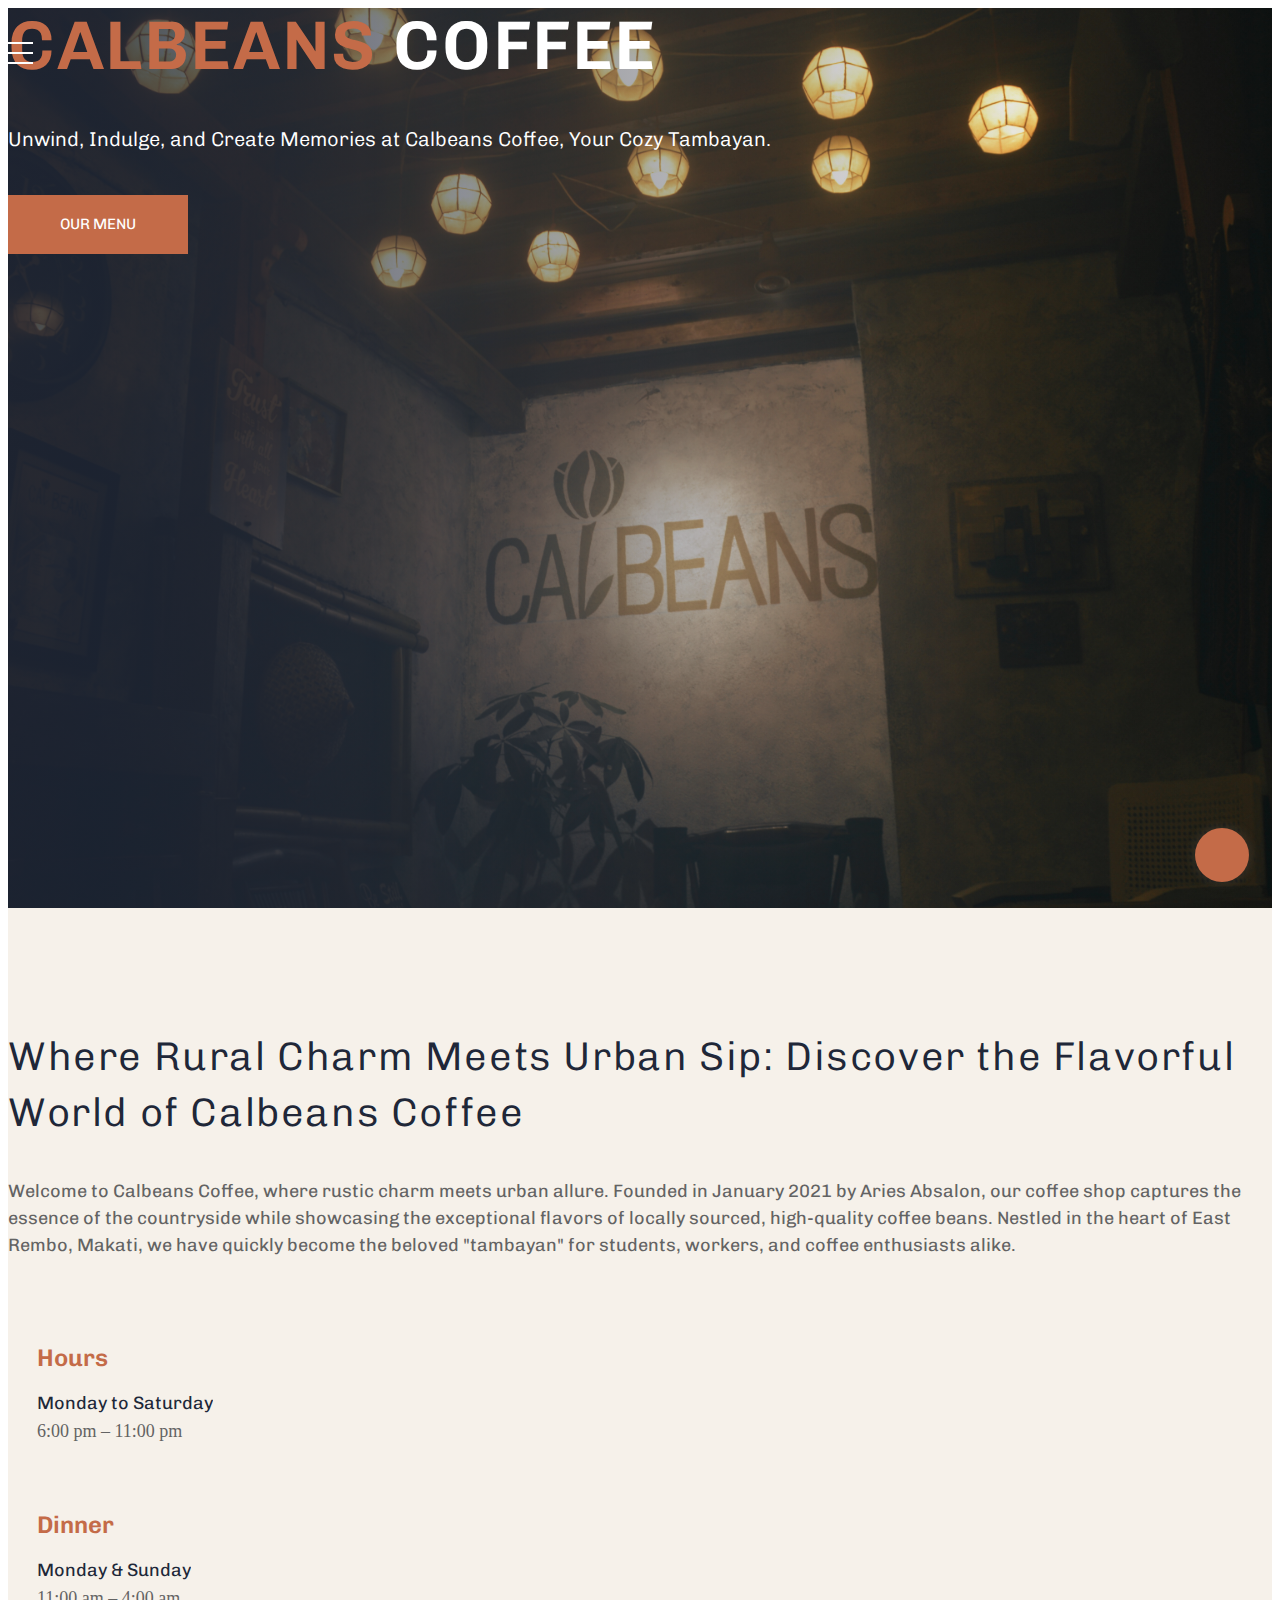
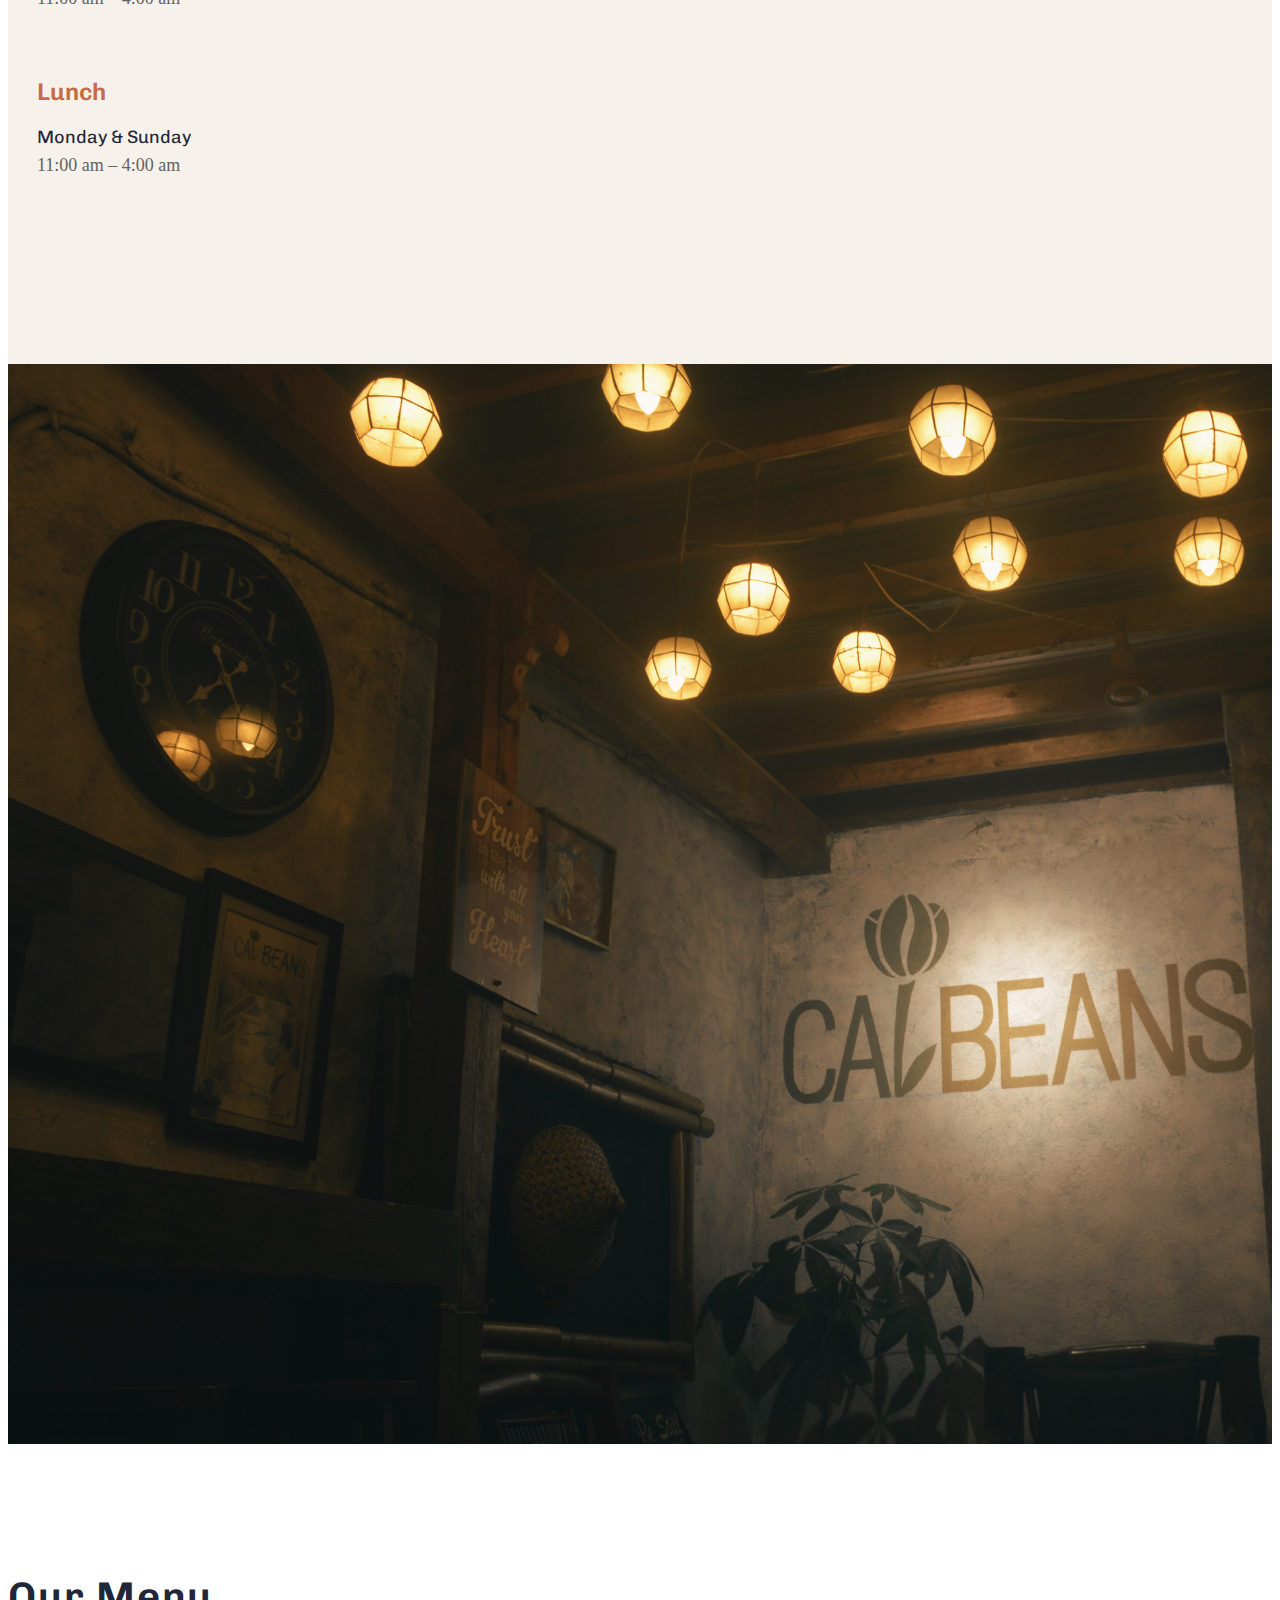
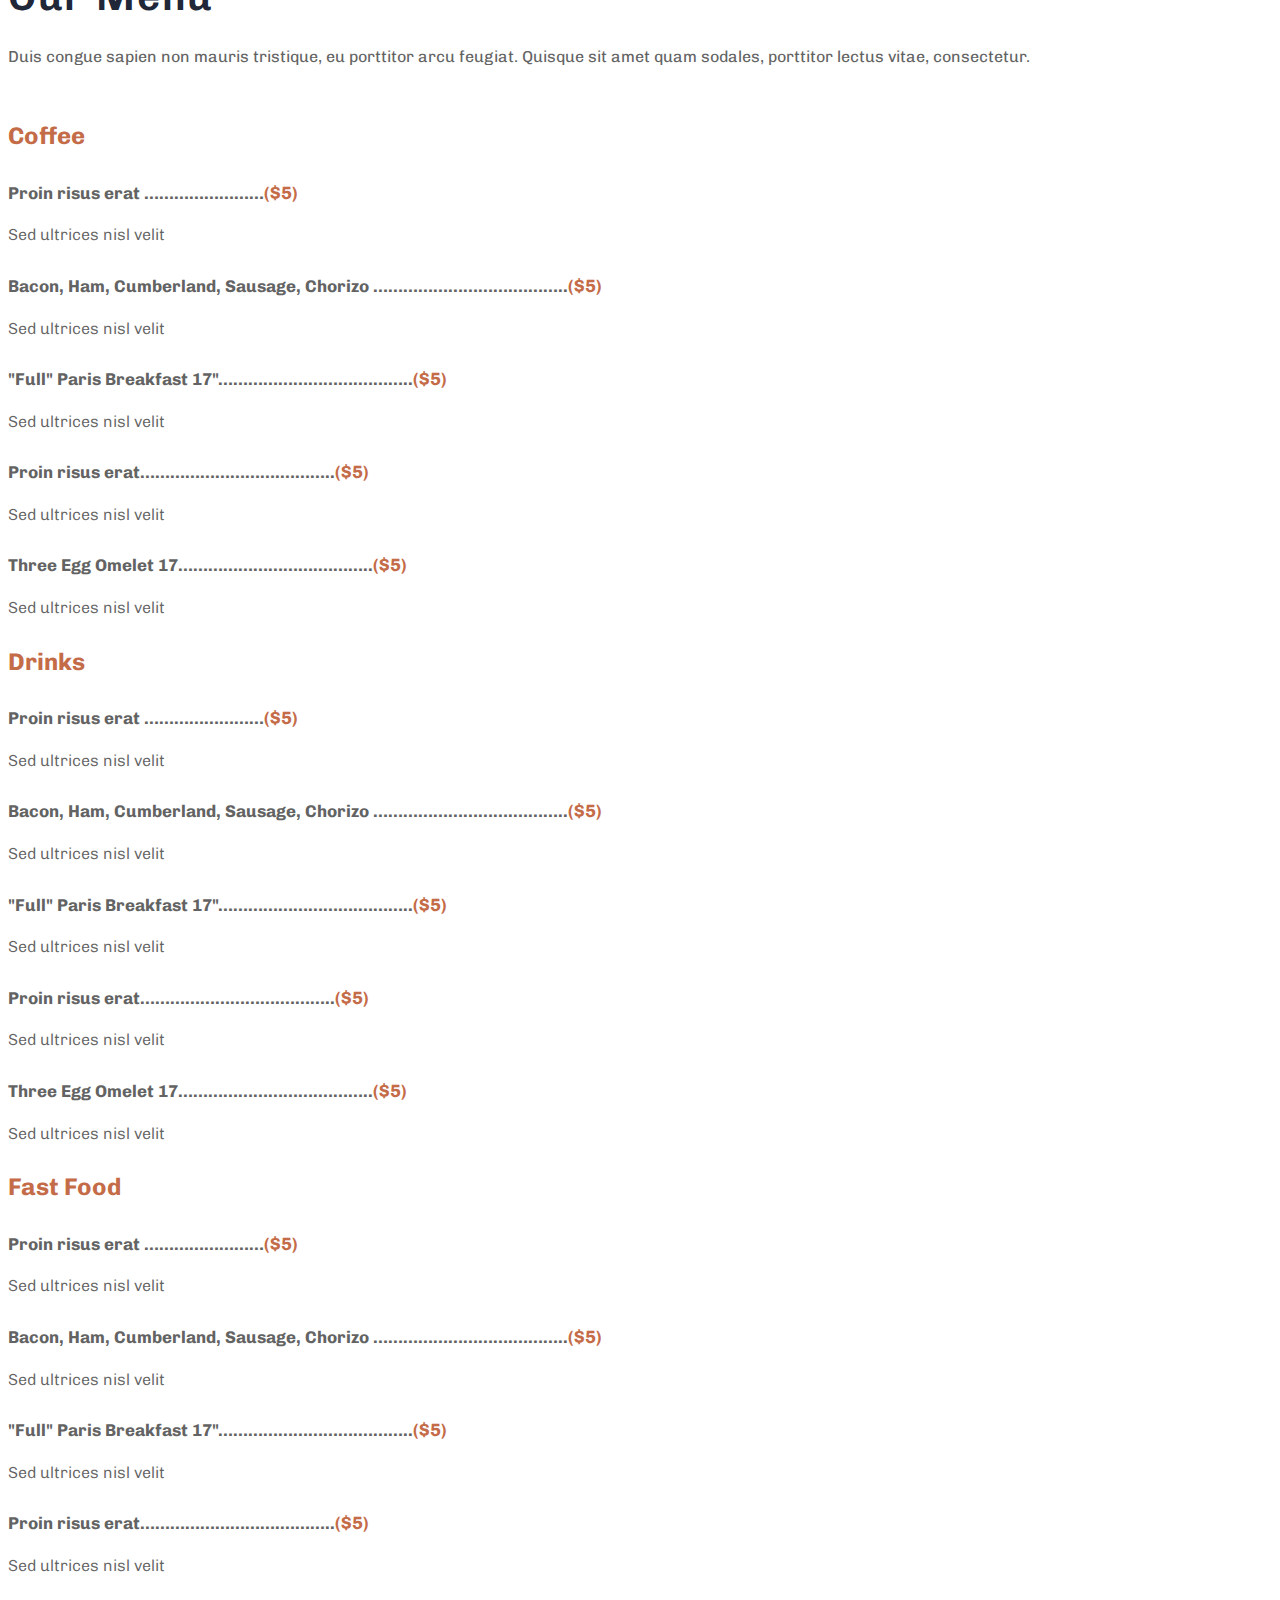
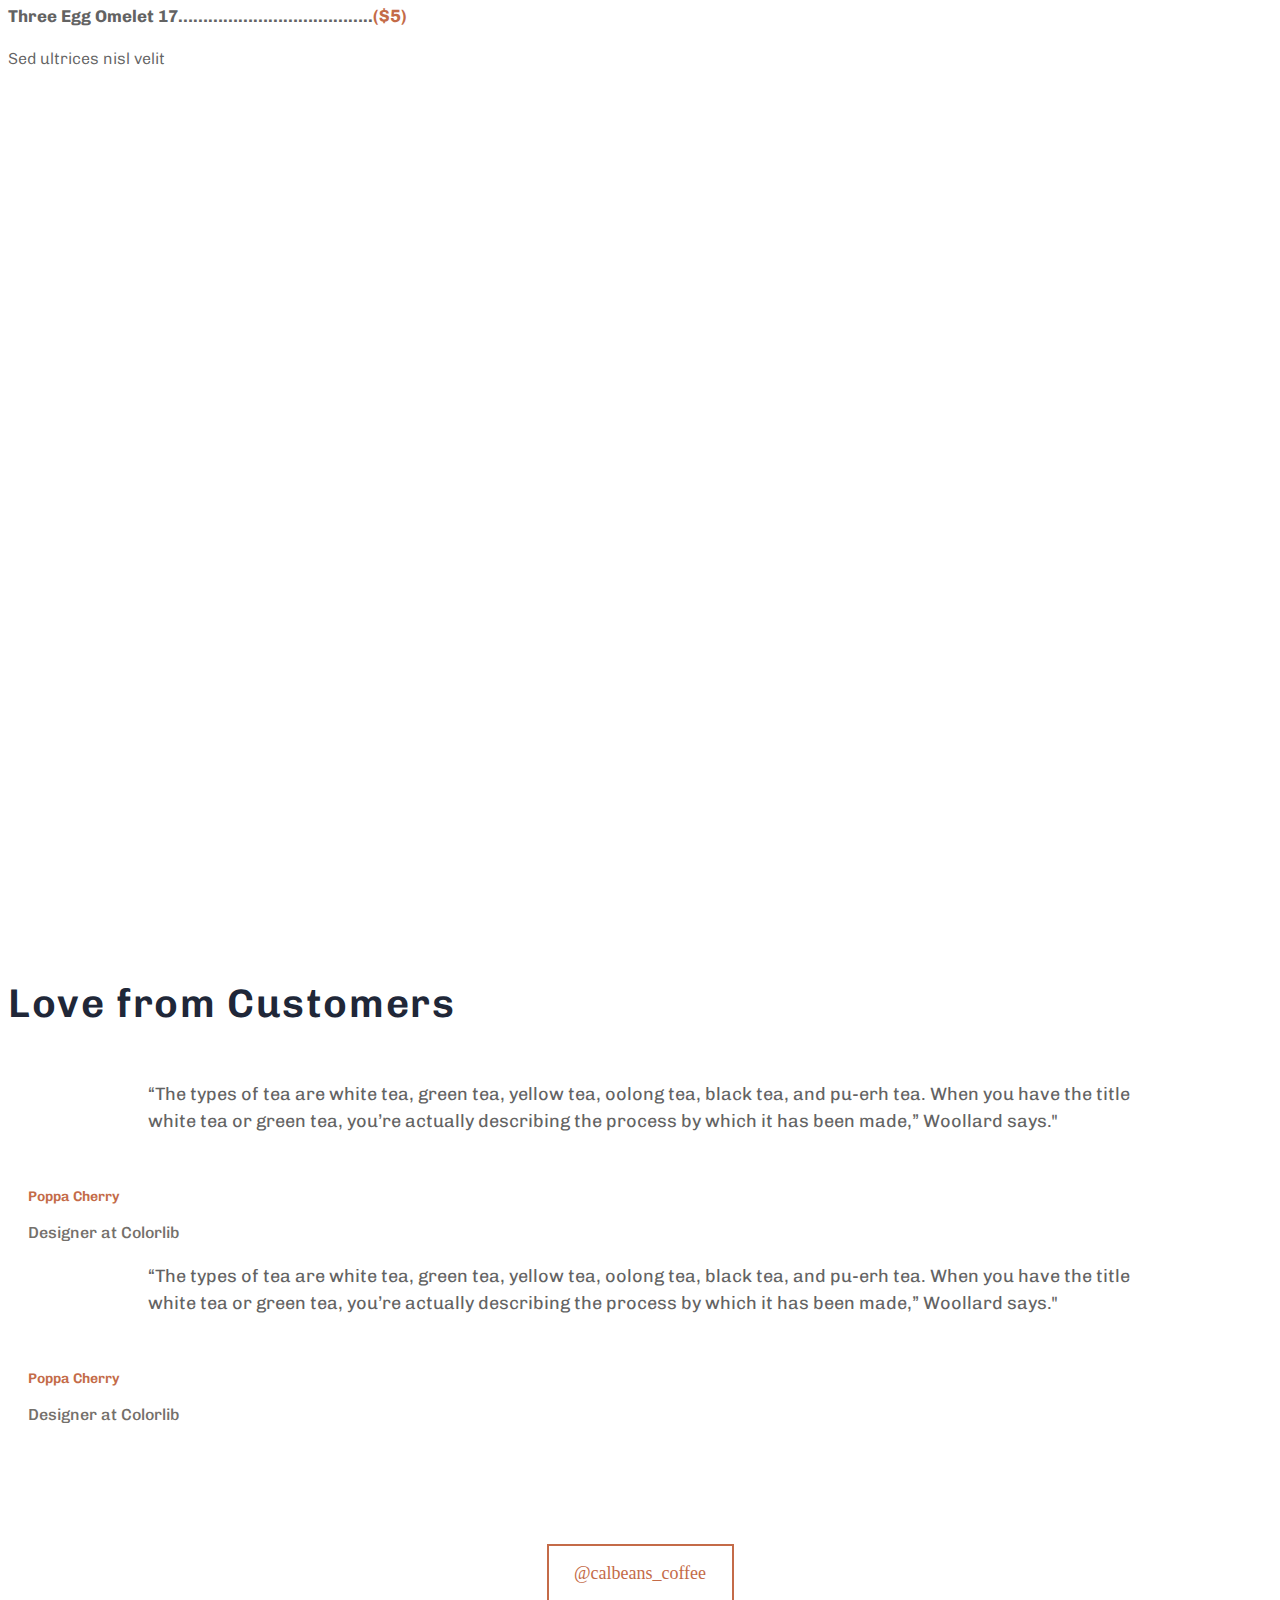
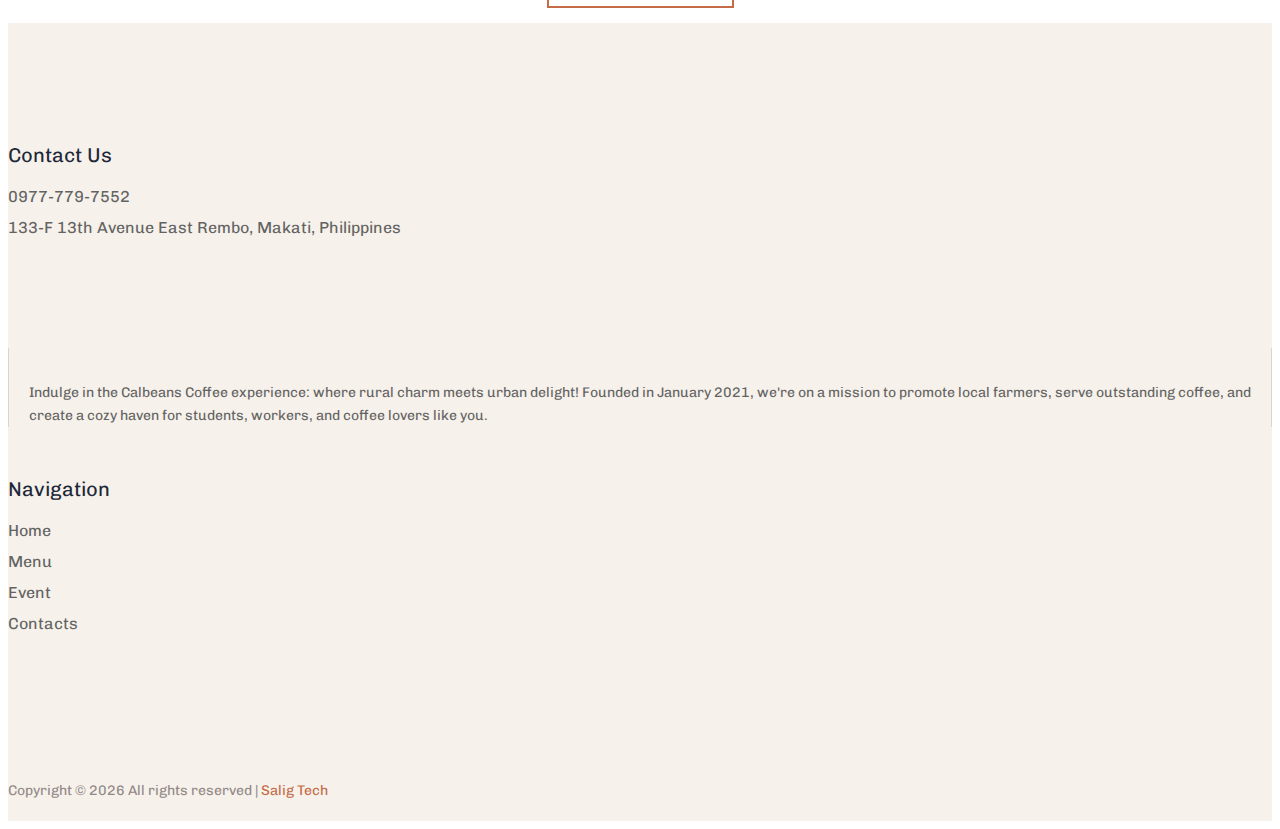
==== index.html @ ec553c1e "add events page  - cloned from contact  - adjust links in index" ====
<!DOCTYPE html>
<html class="no-js" lang="zxx">
  <head>
    <meta charset="utf-8" />
    <meta http-equiv="x-ua-compatible" content="ie=edge" />
    <title>Calbeans Coffee</title>
    <meta name="description" content="" />
    <meta name="viewport" content="width=device-width, initial-scale=1" />
    <link
      rel="shortcut icon"
      type="image/x-icon"
      href="assets/img/icon/favicon.png"
    />

    <link rel="stylesheet" href="assets/css/bootstrap.min.css" />
    <link rel="stylesheet" href="assets/css/owl.carousel.min.css" />
    <link rel="stylesheet" href="assets/css/slicknav.css" />
    <link rel="stylesheet" href="assets/css/animate.min.css" />
    <link rel="stylesheet" href="assets/css/magnific-popup.css" />
    <link rel="stylesheet" href="assets/css/fontawesome-all.min.css" />
    <link rel="stylesheet" href="assets/css/themify-icons.css" />
    <link rel="stylesheet" href="assets/css/slick.css" />
    <link rel="stylesheet" href="assets/css/nice-select.css" />
    <link rel="stylesheet" href="assets/css/style.css" />
    <script nonce="163d0033-425d-4b8d-a753-f60df6342e6c">
      (function (w, d) {
        !(function (dk, dl, dm, dn) {
          dk[dm] = dk[dm] || {};
          dk[dm].executed = [];
          dk.zaraz = { deferred: [], listeners: [] };
          dk.zaraz.q = [];
          dk.zaraz._f = function (dp) {
            return function () {
              var dq = Array.prototype.slice.call(arguments);
              dk.zaraz.q.push({ m: dp, a: dq });
            };
          };
          for (const dr of ["track", "set", "debug"])
            dk.zaraz[dr] = dk.zaraz._f(dr);
          dk.zaraz.init = () => {
            var ds = dl.getElementsByTagName(dn)[0],
              dt = dl.createElement(dn),
              du = dl.getElementsByTagName("title")[0];
            du && (dk[dm].t = dl.getElementsByTagName("title")[0].text);
            dk[dm].x = Math.random();
            dk[dm].w = dk.screen.width;
            dk[dm].h = dk.screen.height;
            dk[dm].j = dk.innerHeight;
            dk[dm].e = dk.innerWidth;
            dk[dm].l = dk.location.href;
            dk[dm].r = dl.referrer;
            dk[dm].k = dk.screen.colorDepth;
            dk[dm].n = dl.characterSet;
            dk[dm].o = new Date().getTimezoneOffset();
            if (dk.dataLayer)
              for (const dy of Object.entries(
                Object.entries(dataLayer).reduce((dz, dA) => ({
                  ...dz[1],
                  ...dA[1],
                }))
              ))
                zaraz.set(dy[0], dy[1], { scope: "page" });
            dk[dm].q = [];
            for (; dk.zaraz.q.length; ) {
              const dB = dk.zaraz.q.shift();
              dk[dm].q.push(dB);
            }
            dt.defer = !0;
            for (const dC of [localStorage, sessionStorage])
              Object.keys(dC || {})
                .filter((dE) => dE.startsWith("_zaraz_"))
                .forEach((dD) => {
                  try {
                    dk[dm]["z_" + dD.slice(7)] = JSON.parse(dC.getItem(dD));
                  } catch {
                    dk[dm]["z_" + dD.slice(7)] = dC.getItem(dD);
                  }
                });
            dt.referrerPolicy = "origin";
            dt.src =
              "../../cdn-cgi/zaraz/sd0d9.js?z=" +
              btoa(encodeURIComponent(JSON.stringify(dk[dm])));
            ds.parentNode.insertBefore(dt, ds);
          };
          ["complete", "interactive"].includes(dl.readyState)
            ? zaraz.init()
            : dk.addEventListener("DOMContentLoaded", zaraz.init);
        })(w, d, "zarazData", "script");
      })(window, document);
    </script>
  </head>

  <body>
    <!-- START OF NAV-BAR -->
    <header>
      <div class="header-area">
        <div class="container">
          <div class="position-relative">
            <div class="off-canvas-menu menu-bar d-block d-xxl-none">
              <div class="line">
                <span></span>
                <span></span>
                <span></span>
              </div>
            </div>

            <div class="menu-body">
              <div class="close-icon-menu">
                <button><i class="ti-close"></i></button>
              </div>
              <div class="logo">
                <a href="index.html"
                  ><img src="assets/img/logo/logo.png" alt=""
                /></a>
              </div>
              <div class="off-can-menu">
                <nav>
                  <ul>
                    <li class="click-menu">
                      <a href="index.html">Home</a>
                    </li>
                    <li class="click-menu">
                      <a href="menu.html">Menu</a>
                    </li>
                    <li class="click-menu">
                      <a href="events.html">Events</a>
                    </li>
                    <li class="click-menu">
                      <a href="contact.html">Contact us</a>
                    </li>
                  </ul>
                </nav>
              </div>

              <div class="menu-footer">
                <a href="" class="btn_01 mb-50">Order Online</a>
                <p class="">+63 977 779 7552</p>
                <p>133-F 13th Avenue East Rembo, Makati, Philippines</p>

                <div class="sidebar-social">
                  <a href="https://www.fb.com/sai4ull"
                    ><i class="fab fa-facebook"></i
                  ></a>
                  <a href="#"><i class="fab fa-instagram"></i></a>
                  <a href="#"><i class="fab fa-linkedin-in"></i></a>
                </div>
              </div>
            </div>
          </div>
        </div>
      </div>
    </header>
    <!-- END OF NAV-BAR -->
    <main>
      <!-- START OF HERO SECTION -->
      <section class="slider-area position-relative">
        <div class="slider-active">
          <div
            class="single-slider slider-height hero-overly slider-bg1 d-flex align-items-center"
          >
            <div class="container position-relative">
              <div class="row">
                <div
                  class="offset-xxl-1 col-xxl-5 col-xl-7 col-lg-7 col-md-9 col-sm-10"
                >
                  <div class="hero-caption">
                    <h1 data-animation="pulse" data-delay=".2s">
                      <span>CALBEANS </span>COFFEE
                    </h1>
                    <p>
                      Unwind, Indulge, and Create Memories at Calbeans Coffee,
                      Your Cozy Tambayan.
                    </p>
                    <a href="#" class="btn_1 hero-btn">Our Menu</a>
                  </div>
                </div>
              </div>
            </div>
          </div>
        </div>
      </section>
      <!-- END OF HERO SECTION -->
      <!-- START OF HOME - ABOUT SECTION -->
      <section class="about-area section-padding">
        <div class="container">
          <div class="row">
            <div class="offset-xxl-1 col-xxl-6 col-xl-6 col-lg-6 col-md-9">
              <div class="about-caption">
                <div class="section-tittle mb-25">
                  <h2>
                    Where Rural Charm Meets Urban Sip: Discover the Flavorful
                    World of Calbeans Coffee
                  </h2>
                  <p class="pt-20">
                    Welcome to Calbeans Coffee, where rustic charm meets urban
                    allure. Founded in January 2021 by Aries Absalon, our coffee
                    shop captures the essence of the countryside while
                    showcasing the exceptional flavors of locally sourced,
                    high-quality coffee beans. Nestled in the heart of East
                    Rembo, Makati, we have quickly become the beloved "tambayan"
                    for students, workers, and coffee enthusiasts alike.
                  </p>
                  <div class="singneture mt-40">
                    <img src="assets/img/gallery/singneture.png" alt="" />
                  </div>
                </div>
              </div>
            </div>
            <div class="offset-xl-1 col-xxl-4 col-xl-5 col-lg-5 col-md-12">
              <div class="row">
                <div class="col-lg-6 col-md-4 col-sm-6">
                  <div class="support-caption mb-50">
                    <div class="single-info">
                      <div class="contents">
                        <h4>Hours</h4>
                        <p>Monday to Saturday</p>
                        <span>6:00 pm – 11:00 pm</span>
                      </div>
                    </div>
                  </div>
                </div>
                <!-- FIND REPLACEMENT FOR CONTENT HERE -->
                <div class="col-lg-6 col-md-4 col-sm-6">
                  <div class="support-caption mb-50">
                    <div class="single-info">
                      <div class="contents">
                        <h4>Dinner</h4>
                        <p>Monday & Sunday</p>
                        <span>11:00 am – 4:00 am</span>
                      </div>
                    </div>
                  </div>
                </div>
                <div class="col-lg-6 col-md-4 col-sm-6">
                  <div class="support-caption mb-50">
                    <div class="single-info">
                      <div class="contents">
                        <h4>Lunch</h4>
                        <p>Monday & Sunday</p>
                        <span>11:00 am – 4:00 am</span>
                      </div>
                    </div>
                  </div>
                </div>
                <!--  -->
              </div>
            </div>
          </div>
        </div>

        <div class="about-shape d-none d-lg-block">
          <img src="assets/img/gallery/about-shape.png" alt="" />
        </div>
      </section>
      <!-- END OF HOME - ABOUT SECTION -->
      <div class="compay-img fix">
        <div class="container-fluid p-0">
          <div class="row">
            <div class="col-lg-12">
              <img
                src="assets/img/gallery/section-full.png"
                alt=""
                class="w-100"
              />
            </div>
          </div>
        </div>
      </div>
      <!-- START OF HOME - MENU OVERVIEW SECTION -->
      <section class="our-menu section-padding">
        <div class="container">
          <div class="row justify-content-center">
            <div class="col-xl-7 col-lg-8 col-md-8">
              <div class="section-tittle mb-50 text-center">
                <h2>Our Menu</h2>
                <p>
                  Duis congue sapien non mauris tristique, eu porttitor arcu
                  feugiat. Quisque sit amet quam sodales, porttitor lectus
                  vitae, consectetur.
                </p>
              </div>
            </div>
          </div>
          <div class="row justify-content-between">
            <div
              class="col-xxl-3 col-xl-4 col-lg-4 col-md-6 col-sm-6 offset-xxl-1"
            >
              <div class="small-tittle">
                <h4>Coffee</h4>
              </div>

              <div class="menu-items">
                <div class="menu-left">
                  <div class="menu-tittle">
                    <h4>Proin risus erat ……………………<span>($5)</span></h4>
                  </div>
                </div>
                <div class="menu">
                  <p>Sed ultrices nisl velit</p>
                </div>
              </div>

              <div class="menu-items">
                <div class="menu-left">
                  <div class="menu-tittle">
                    <h4>
                      Bacon, Ham, Cumberland, Sausage, Chorizo
                      ……………………….………..<span>($5)</span>
                    </h4>
                  </div>
                </div>
                <div class="menu">
                  <p>Sed ultrices nisl velit</p>
                </div>
              </div>

              <div class="menu-items">
                <div class="menu-left">
                  <div class="menu-tittle">
                    <h4>
                      "Full" Paris Breakfast 17"……………………….………..<span>($5)</span>
                    </h4>
                  </div>
                </div>
                <div class="menu">
                  <p>Sed ultrices nisl velit</p>
                </div>
              </div>

              <div class="menu-items">
                <div class="menu-left">
                  <div class="menu-tittle">
                    <h4>Proin risus erat……………………….………..<span>($5)</span></h4>
                  </div>
                </div>
                <div class="menu">
                  <p>Sed ultrices nisl velit</p>
                </div>
              </div>

              <div class="menu-items">
                <div class="menu-left">
                  <div class="menu-tittle">
                    <h4>Three Egg Omelet 17……………………….………..<span>($5)</span></h4>
                  </div>
                </div>
                <div class="menu">
                  <p>Sed ultrices nisl velit</p>
                </div>
              </div>
            </div>
            <div class="col-xxl-3 col-xl-4 col-lg-4 col-md-6 col-sm-6">
              <div class="small-tittle">
                <h4>Drinks</h4>
              </div>

              <div class="menu-items">
                <div class="menu-left">
                  <div class="menu-tittle">
                    <h4>Proin risus erat ……………………<span>($5)</span></h4>
                  </div>
                </div>
                <div class="menu">
                  <p>Sed ultrices nisl velit</p>
                </div>
              </div>

              <div class="menu-items">
                <div class="menu-left">
                  <div class="menu-tittle">
                    <h4>
                      Bacon, Ham, Cumberland, Sausage, Chorizo
                      ……………………….………..<span>($5)</span>
                    </h4>
                  </div>
                </div>
                <div class="menu">
                  <p>Sed ultrices nisl velit</p>
                </div>
              </div>

              <div class="menu-items">
                <div class="menu-left">
                  <div class="menu-tittle">
                    <h4>
                      "Full" Paris Breakfast 17"……………………….………..<span>($5)</span>
                    </h4>
                  </div>
                </div>
                <div class="menu">
                  <p>Sed ultrices nisl velit</p>
                </div>
              </div>

              <div class="menu-items">
                <div class="menu-left">
                  <div class="menu-tittle">
                    <h4>Proin risus erat……………………….………..<span>($5)</span></h4>
                  </div>
                </div>
                <div class="menu">
                  <p>Sed ultrices nisl velit</p>
                </div>
              </div>

              <div class="menu-items">
                <div class="menu-left">
                  <div class="menu-tittle">
                    <h4>Three Egg Omelet 17……………………….………..<span>($5)</span></h4>
                  </div>
                </div>
                <div class="menu">
                  <p>Sed ultrices nisl velit</p>
                </div>
              </div>
            </div>
            <div class="col-xxl-3 col-xl-4 col-lg-4 col-md-6 col-sm-6">
              <div class="small-tittle">
                <h4>Fast Food</h4>
              </div>

              <div class="menu-items">
                <div class="menu-left">
                  <div class="menu-tittle">
                    <h4>Proin risus erat ……………………<span>($5)</span></h4>
                  </div>
                </div>
                <div class="menu">
                  <p>Sed ultrices nisl velit</p>
                </div>
              </div>

              <div class="menu-items">
                <div class="menu-left">
                  <div class="menu-tittle">
                    <h4>
                      Bacon, Ham, Cumberland, Sausage, Chorizo
                      ……………………….………..<span>($5)</span>
                    </h4>
                  </div>
                </div>
                <div class="menu">
                  <p>Sed ultrices nisl velit</p>
                </div>
              </div>

              <div class="menu-items">
                <div class="menu-left">
                  <div class="menu-tittle">
                    <h4>
                      "Full" Paris Breakfast 17"……………………….………..<span>($5)</span>
                    </h4>
                  </div>
                </div>
                <div class="menu">
                  <p>Sed ultrices nisl velit</p>
                </div>
              </div>

              <div class="menu-items">
                <div class="menu-left">
                  <div class="menu-tittle">
                    <h4>Proin risus erat……………………….………..<span>($5)</span></h4>
                  </div>
                </div>
                <div class="menu">
                  <p>Sed ultrices nisl velit</p>
                </div>
              </div>

              <div class="menu-items">
                <div class="menu-left">
                  <div class="menu-tittle">
                    <h4>Three Egg Omelet 17……………………….………..<span>($5)</span></h4>
                  </div>
                </div>
                <div class="menu">
                  <p>Sed ultrices nisl velit</p>
                </div>
              </div>
            </div>
          </div>
        </div>

        <div class="menu-shape d-none d-md-block">
          <img src="assets/img/gallery/menu-shape.png" alt="" />
        </div>
      </section>
      <!-- END OF HOME - MENU OVERVIEW SECTION -->
      <!-- START OF HOME - GALLERY SECTION -->
      <section
        class="our-services-area section-padding section-img-bg2"
        data-background="assets/img/gallery/section-bg1.jpg"
      >
        <div class="container">
          <div class="row justify-content-between">
            <div
              class="offset-xxl-1 col-xl-3 col-xxl-2 col-lg-4 col-md-4 col-sm-6"
            >
              <div class="single-services1 text-center mb-30">
                <div class="services-ion">
                  <img src="assets/img/icon/services1.svg" alt="" />
                </div>
                <div class="services-cap">
                  <p>
                    Nulla nec tortor vitae eros iaculis hendrerit aliquet non
                    urna. Nulla sit amet
                  </p>
                </div>
              </div>
            </div>
            <div class="col-xl-3 col-xxl-2 col-lg-4 col-md-4 col-sm-6">
              <div class="single-services1 text-center mb-30">
                <div class="services-ion">
                  <img src="assets/img/icon/services2.svg" alt="" />
                </div>
                <div class="services-cap">
                  <p>
                    Nulla nec tortor vitae eros iaculis hendrerit aliquet non
                    urna. Nulla sit amet
                  </p>
                </div>
              </div>
            </div>
            <div class="col-xl-3 col-xxl-2 col-lg-4 col-md-4 col-sm-6">
              <div class="single-services1 text-center mb-30">
                <div class="services-ion">
                  <img src="assets/img/icon/services3.svg" alt="" />
                </div>
                <div class="services-cap">
                  <p>
                    Nulla nec tortor vitae eros iaculis hendrerit aliquet non
                    urna. Nulla sit amet
                  </p>
                </div>
              </div>
            </div>
            <div class="col-xl-3 col-xxl-2 col-lg-4 col-md-4 col-sm-6">
              <div class="single-services1 text-center mb-30">
                <div class="services-ion">
                  <img src="assets/img/icon/services4.svg" alt="" />
                </div>
                <div class="services-cap">
                  <p>
                    Nulla nec tortor vitae eros iaculis hendrerit aliquet non
                    urna. Nulla sit amet
                  </p>
                </div>
              </div>
            </div>
          </div>
        </div>
      </section>

      <div class="gallery-area">
        <div class="container">
          <div class="row">
            <div class="col-lg-6 offset-xl-1 col-md-6 col-sm-6">
              <div class="single-gallery mb-25">
                <img
                  src="assets/img/gallery/gallery1.jpg"
                  alt=""
                  class="img-fluid"
                />
              </div>
            </div>
            <div class="col-lg-5 col-md-5 col-sm-5">
              <div class="single-gallery mb-25">
                <img
                  src="assets/img/gallery/gallery2.jpg"
                  alt=""
                  class="img-fluid"
                />
              </div>
            </div>
            <div class="col-lg-5 offset-xl-1 col-md-5 col-sm-5">
              <div class="single-gallery mb-25">
                <img
                  src="assets/img/gallery/gallery3.jpg"
                  alt=""
                  class="img-fluid"
                />
              </div>
            </div>
            <div class="col-lg-6 col-md-6 col-sm-6">
              <div class="single-gallery mb-25">
                <img
                  src="assets/img/gallery/gallery4.jpg"
                  alt=""
                  class="img-fluid"
                />
              </div>
            </div>
          </div>
        </div>
      </div>
      <!-- END OF HOME GALLERY SECTION -->
      <!-- START OF TESTIMONIALS SECTION -->
      <section class="testimonial-area testimonial-padding">
        <div class="container">
          <div class="row">
            <div class="col-xl-12">
              <div class="section-tittle mb-50 text-center">
                <h2>Love from Customers</h2>
              </div>
            </div>
          </div>
          <div class="row justify-content-center">
            <div class="col-xl-10 col-lg-10 col-md-12">
              <div class="h1-testimonial-active">
                <div class="single-testimonial text-center">
                  <div class="testimonial-caption">
                    <div class="testimonial-top-cap">
                      <p>
                        “The types of tea are white tea, green tea, yellow tea,
                        oolong tea, black tea, and pu-erh tea. When you have the
                        title white tea or green tea, you’re actually describing
                        the process by which it has been made,” Woollard says."
                      </p>
                    </div>

                    <div
                      class="testimonial-founder d-flex align-items-center justify-content-center"
                    >
                      <div class="founder-img">
                        <img src="assets/img/gallery/founder-img.png" alt="" />
                      </div>
                      <div class="founder-text">
                        <span>Poppa Cherry</span>
                        <p>Designer at Colorlib</p>
                      </div>
                    </div>
                  </div>
                </div>

                <div class="single-testimonial text-center">
                  <div class="testimonial-caption">
                    <div class="testimonial-top-cap">
                      <p>
                        “The types of tea are white tea, green tea, yellow tea,
                        oolong tea, black tea, and pu-erh tea. When you have the
                        title white tea or green tea, you’re actually describing
                        the process by which it has been made,” Woollard says."
                      </p>
                    </div>

                    <div
                      class="testimonial-founder d-flex align-items-center justify-content-center"
                    >
                      <div class="founder-img">
                        <img src="assets/img/gallery/founder-img.png" alt="" />
                      </div>
                      <div class="founder-text">
                        <span>Poppa Cherry</span>
                        <p>Designer at Colorlib</p>
                      </div>
                    </div>
                  </div>
                </div>
              </div>
            </div>
          </div>
        </div>
      </section>
      <!-- END OF TESTTIMONIALS SECTION -->
      <!-- START OF HOME - CONTACTS SECTION -->
      <div class="location-house fix">
        <div class="container-fluid p-0">
          <div class="row">
            <div class="col-xl-12">
              <div class="instagram-active owl-carousel">
                <div class="single-instagram">
                  <img src="assets/img/gallery/instra1.jpg" alt="" />
                </div>
                <div class="single-instagram">
                  <img src="assets/img/gallery/instra2.jpg" alt="" />
                </div>
                <div class="single-instagram">
                  <img src="assets/img/gallery/instra3.jpg" alt="" />
                </div>
                <div class="single-instagram">
                  <img src="assets/img/gallery/instra4.jpg" alt="" />
                </div>
                <div class="single-instagram">
                  <img src="assets/img/gallery/instra2.jpg" alt="" />
                </div>
              </div>

              <a
                href="https://www.instagram.com/calbeans_coffee/"
                class="insta-btn"
                >@calbeans_coffee</a
              >
            </div>
          </div>
        </div>
      </div>
      <!-- END OF HOME - CONTACTS SECTION -->
    </main>

    <!-- START OF FOOTER -->
    <footer>
      <div class="footer-wrapper gray-bg">
        <div class="footer-area footer-padding">
          <div class="container">
            <div class="row justify-content-between align-items-center">
              <section class="offset-xl-1 col-xl-3 col-lg-3 col-md-4 col-sm-8">
                <div class="footer-tittle text-center mb-50">
                  <h4>Contact Us</h4>

                  <ul>
                    <li>
                      <a href="tel:0977 779 7552">0977-779-7552</a>
                    </li>

                    <li>
                      <a
                        href="https://goo.gl/maps/QN8kAFVDoiUR7dxR8?coh=178571&entry=tt"
                        >133-F 13th Avenue East Rembo, Makati, Philippines</a
                      >
                    </li>

                    <div class="footer-social pt-30">
                      <a href="https://www.facebook.com/calbeanscoffee"
                        ><i class="fab fa-facebook"></i
                      ></a>
                      <a href="https://www.instagram.com/calbeans_coffee"
                        ><i class="fab fa-instagram"></i
                      ></a>
                      <!-- <a href="#"><i class="fab fa-linkedin-in"></i></a> -->
                    </div>
                  </ul>
                </div>
              </section>

              <section class="col-xl-5 col-lg-5 col-md-8 col-sm-8 mx-auto">
                <div class="single-footer-caption mb-50">
                  <div class="single-footer-caption text-center mb-20">
                    <div class="footer-logo mb-15">
                      <a href="index.html"
                        ><img src="assets/img/logo/logo2_footer.png" alt=""
                      /></a>
                    </div>
                    <p
                      style="line-height: 1.6; font-size: 14px; color: #636363"
                    >
                      Indulge in the Calbeans Coffee experience: where rural
                      charm meets urban delight! Founded in January 2021, we're
                      on a mission to promote local farmers, serve outstanding
                      coffee, and create a cozy haven for students, workers, and
                      coffee lovers like you.
                    </p>
                  </div>
                </div>
              </section>

              <section class="col-xl-2 col-lg-3 col-md-4 col-sm-8 mx-auto">
                <div class="footer-tittle text-center mb-50">
                  <h4>Navigation</h4>
                  <ul>
                    <li><a href="index.html">Home</a></li>
                    <li><a href="menu.html">Menu</a></li>
                    <li><a href="#">Event</a></li>
                    <!-- TODO: Webpage does not exist -->
                    <!-- <li><a href="gallery.html">Gallery</a></li> -->
                    <li><a href="contact.html">Contacts</a></li>
                    <!-- <li><a href="#">About Us</a></li> TODO: Webpage does not exist -->
                  </ul>
                </div>
              </section>
            </div>
          </div>
        </div>
        <!-- Footer Upper Part: -->

        <div class="footer-bottom-area">
          <div class="container">
            <div class="footer-border">
              <div class="row">
                <div class="col-xl-12">
                  <div class="footer-copy-right text-center">
                    <p>
                      Copyright &copy;
                      <script>
                        document.write(new Date().getFullYear());
                      </script>
                      All rights reserved | <a href="">Salig Tech</a>
                    </p>
                  </div>
                </div>
              </div>
            </div>
          </div>
        </div>
        <!-- Footer Lower Part: -->
      </div>
    </footer>
    <!-- END OF FOOTER -->

    <div id="back-top" class="">
      <a title="Go to Top" href="#" class="">
        <i class="fas fa-long-arrow-alt-up scroll-animate"></i
      ></a>
    </div>

    <script src="assets/js/vendor/modernizr-3.5.0.min.js"></script>
    <script src="assets/js/vendor/jquery-1.12.4.min.js"></script>
    <script src="assets/js/popper.min.js"></script>
    <script src="assets/js/bootstrap.min.js"></script>

    <script src="assets/js/owl.carousel.min.js"></script>
    <script src="assets/js/slick.min.js"></script>
    <script src="assets/js/jquery.slicknav.min.js"></script>

    <script src="assets/js/wow.min.js"></script>
    <script src="assets/js/jquery.magnific-popup.js"></script>
    <script src="assets/js/jquery.nice-select.min.js"></script>
    <script src="assets/js/jquery.counterup.min.js"></script>
    <script src="assets/js/waypoints.min.js"></script>

    <script src="assets/js/contact.js"></script>
    <script src="assets/js/jquery.form.js"></script>
    <script src="assets/js/jquery.validate.min.js"></script>
    <script src="assets/js/mail-script.js"></script>
    <script src="assets/js/jquery.ajaxchimp.min.js"></script>

    <script src="assets/js/plugins.js"></script>
    <script src="assets/js/main.js"></script>
    <script
      defer
      src="https://static.cloudflareinsights.com/beacon.min.js/v52afc6f149f6479b8c77fa569edb01181681764108816"
      integrity="sha512-jGCTpDpBAYDGNYR5ztKt4BQPGef1P0giN6ZGVUi835kFF88FOmmn8jBQWNgrNd8g/Yu421NdgWhwQoaOPFflDw=="
      data-cf-beacon='{"rayId":"7c57b21f1b60045a","version":"2023.4.0","b":1,"token":"cd0b4b3a733644fc843ef0b185f98241","si":100}'
      crossorigin="anonymous"
    ></script>
  </body>
</html>
---- assets/css/style.css ----
@import url(styles-color.css);
@import url("https://fonts.googleapis.com/css2?family=Chivo:wght@300;400;700;900&amp;family=Shippori+Mincho:wght@400;500;600;700;800&amp;display=swap");

/* INSERT HEADER FONT HERE */
@font-face {
  font-family: "Ade";
  src: url("../fonts/Ade-Display.otf");
}

.gray-bg {
  background: #f1fbff;
}

body {
  font-family: "Chivo", sans-serif;
  font-weight: normal;
  font-style: normal;
  font-size: 16px;
}
h1,
h2 {
  /* font-family: "Shippori Mincho", serif; */
  /* font-family: "Chivo", serif; */
  font-family: "Ade", "Chivo", sans-serif;
  color: var(--default-temp_color-202738);
  margin-top: 0px;
  font-style: normal;
  font-weight: 500;
  text-transform: normal;
  letter-spacing: 0.1rem;
}

h3,
h4,
h5,
h6,
h6 {
  /* font-family: "Shippori Mincho", serif; */
  /* font-family: "Chivo", serif; */
  font-family: "Shippori Mincho", "Chivo", sans-serif;
  color: var(--default-temp_color-202738);
  margin-top: 0px;
  font-style: normal;
  font-weight: 500;
  text-transform: normal;
}
p {
  font-family: "Chivo", sans-serif;
  color: var(--default-temp_color-636363);
  font-size: 16px;
  line-height: 30px;
  margin-bottom: 15px;
  font-weight: normal;
  line-height: 1.4;
}
.fix {
  overflow: hidden;
}
.clear {
  clear: both;
}

.mx-auto {
  margin-left: auto;
  margin-right: auto;
}

.px-auto {
  padding-left: auto;
  padding-right: auto;
}

.mb-5 {
  margin-bottom: 5px;
}
.mb-15 {
  margin-bottom: 15px;
}
.mb-20 {
  margin-bottom: 20px;
}
.mb-25 {
  margin-bottom: 25px;
}
.mb-30 {
  margin-bottom: 30px;
}
.mb-50 {
  margin-bottom: 50px;
}
.pt-20 {
  padding-top: 20px;
}
.pt-30 {
  padding-top: 30px;
}
.pt-90 {
  padding-top: 90px;
}
.pb-60 {
  padding-bottom: 60px;
}
.mt-10 {
  margin-top: 10px;
}
.mt-30 {
  margin-top: 30px;
}
.mt-40 {
  margin-top: 40px;
}
a,
.button {
  -webkit-transition: all 0.3s ease-out 0s;
  -moz-transition: all 0.3s ease-out 0s;
  -ms-transition: all 0.3s ease-out 0s;
  -o-transition: all 0.3s ease-out 0s;
  transition: all 0.3s ease-out 0s;
}
a:focus,
.button:focus {
  text-decoration: none;
  outline: none;
}
a {
  color: #635c5c;
  text-decoration: none;
}
a:hover {
  color: var(--white);
}
a:focus,
a:hover {
  text-decoration: none;
}
a,
button {
  color: var(--white);
  outline: medium none;
}
button:focus,
input:focus,
input:focus,
textarea,
textarea:focus {
  outline: 0;
}
input:focus::-moz-placeholder {
  opacity: 0;
  -webkit-transition: 0.4s;
  -o-transition: 0.4s;
  transition: 0.4s;
}
h1 a,
h2 a,
h3 a,
h4 a,
h5 a,
h6 a {
  color: inherit;
}
ul {
  margin: 0px;
  padding: 0px;
}
li {
  list-style: none;
}
hr {
  border-bottom: 1px solid #eceff8;
  border-top: 0 none;
  margin: 30px 0;
  padding: 0;
}
.sticky-bar {
  left: 0;
  margin: auto;
  position: fixed;
  top: 0;
  width: 100%;
  -webkit-box-shadow: 0 10px 15px rgba(25, 25, 25, 0.1);
  box-shadow: 0 10px 15px rgba(25, 25, 25, 0.1);
  z-index: 9999;
  -webkit-animation: 300ms ease-in-out 0s normal none 1 running fadeInDown;
  animation: 300ms ease-in-out 0s normal none 1 running fadeInDown;
  -webkit-box-shadow: 0 10px 15px rgba(25, 25, 25, 0.1);
}
#back-top {
  background: var(--default-temp_color-c46b48);
  height: 50px;
  width: 50px;
  right: 31px;
  bottom: 18px;
  position: fixed;
  color: var(--white);
  font-size: 20px;
  text-align: center;
  border-radius: 50%;
  line-height: 48px;
  border: 2px solid transparent;
  box-shadow: 0 0 10px 3px rgba(108, 98, 98, 0.2);
  z-index: 99;
}
@media (max-width: 575px) {
  #back-top {
    right: 16px;
  }
}
#back-top a i {
  display: block;
  line-height: 74px;
}
.scroll-animate {
  animation-name: float-bob;
  animation-duration: 3s;
  animation-iteration-count: infinite;
  -moz-animation-name: float-bob;
  -moz-animation-duration: 3s;
  -moz-animation-iteration-count: infinite;
  -moz-animation-timing-function: linear;
  -ms-animation-name: float-bob;
  -ms-animation-duration: 3s;
  -ms-animation-iteration-count: infinite;
  -ms-animation-timing-function: linear;
  -o-animation-name: float-bob;
  -o-animation-duration: 3s;
  -o-animation-iteration-count: infinite;
  -o-animation-timing-function: linear;
}
#back-top .wrapper {
  position: relative;
}
@keyframes arrowMovement {
  0% {
    top: 15px;
    opacity: 0;
  }
  70% {
    opacity: 1;
  }
  100% {
    top: 0px;
    opacity: 0;
  }
}
.preloader {
  background-color: #f7f7f7;
  width: 100%;
  height: 100%;
  position: fixed;
  top: 0;
  left: 0;
  right: 0;
  bottom: 0;
  z-index: var(--default-temp_color-999999);
  -webkit-transition: 0.6s;
  -o-transition: 0.6s;
  transition: 0.6s;
  margin: 0 auto;
}
@keyframes zoom {
  0% {
    -webkit-transform: rotate(0deg);
    transform: rotate(0deg);
    -webkit-transition: all 0.1s ease-out 0s;
    -moz-transition: all 0.1s ease-out 0s;
    -ms-transition: all 0.1s ease-out 0s;
    -o-transition: all 0.1s ease-out 0s;
    transition: all 0.1s ease-out 0s;
  }
  100% {
    -webkit-transform: rotate(360deg);
    transform: rotate(360deg);
    -webkit-transition: all 0.1s ease-out 0s;
    -moz-transition: all 0.1s ease-out 0s;
    -ms-transition: all 0.1s ease-out 0s;
    -o-transition: all 0.1s ease-out 0s;
    transition: all 0.1s ease-out 0s;
  }
}
@-webkit-keyframes heartbeat {
  to {
    -webkit-transform: scale(1.03);
    transform: scale(1.03);
  }
}
@keyframes rotateme {
  from {
    -webkit-transform: rotate(0deg);
    transform: rotate(0deg);
  }
  to {
    -webkit-transform: rotate(360deg);
    transform: rotate(360deg);
  }
}
@-webkit-keyframes rotateme {
  from {
    -webkit-transform: rotate(0deg);
  }
  to {
    -webkit-transform: rotate(360deg);
  }
}
.slick-initialized .slick-slide {
  outline: 0;
}
.running {
  animation: nudge 10s linear infinite alternate;
}
@keyframes nudge {
  0%,
  100% {
    transform: translate(0, 0);
  }
  50% {
    transform: translate(-100px, 0);
    @media (max-width: 575px) {
      transform: translate(-50px, 0) !important;
    }
  }
  80% {
    transform: translate(100px, 0);
    @media (max-width: 575px) {
      transform: translate(50px, 0) !important;
    }
  }
}
.nice-select {
  line-height: 30px;
  border: 1px solid #eaeaea;
  height: 50px;
  width: 100%;
  color: #071112;
  font-weight: 500;
  text-transform: capitalize;
  padding-top: 10px;
  border-radius: 25px;
}
.nice-select::after {
  border-bottom: 2px solid #a3a3a3;
  border-right: 2px solid #a3a3a3;
  height: 7px;
  right: 41px;
  width: 7px;
}
.nice-select .list {
  width: 100%;
  border-radius: 0;
}
.nice-select.open .list {
  width: 100%;
  border-radius: 0;
}
.nice-select .option {
  color: #071112;
}
.nice-select::placeholder {
  color: #5e5e5e;
  font-size: 16px;
  font-weight: 400;
}
.section-padding {
  padding-top: 120px;
  padding-bottom: 120px;
}
@media only screen and (min-width: 768px) and (max-width: 991px) {
  .section-padding {
    padding-top: 100px;
    padding-bottom: 100px;
  }
}
@media only screen and (min-width: 576px) and (max-width: 767px) {
  .section-padding {
    padding-top: 70px;
    padding-bottom: 70px;
  }
}
@media (max-width: 575px) {
  .section-padding {
    padding-top: 70px;
    padding-bottom: 70px;
  }
}
.top-padding {
  padding-top: 100px;
}
@media only screen and (min-width: 768px) and (max-width: 991px) {
  .top-padding {
    padding-top: 100px;
  }
}
@media only screen and (min-width: 576px) and (max-width: 767px) {
  .top-padding {
    padding-top: 70px;
  }
}
@media (max-width: 575px) {
  .top-padding {
    padding-top: 70px;
  }
}
.testimonial-padding {
  padding-top: 56px;
  padding-bottom: 86px;
}
@media only screen and (min-width: 768px) and (max-width: 991px) {
  .testimonial-padding {
    padding-top: 30px;
    padding-bottom: 50px;
  }
}
@media only screen and (min-width: 576px) and (max-width: 767px) {
  .testimonial-padding {
    padding-top: 30px;
    padding-bottom: 50px;
  }
}
@media (max-width: 575px) {
  .testimonial-padding {
    padding-top: 30px;
    padding-bottom: 50px;
  }
}
.footer-padding {
  padding-top: 120px;
  padding-bottom: 40px;
}
@media only screen and (min-width: 768px) and (max-width: 991px) {
  .footer-padding {
    padding-top: 80px;
    padding-bottom: 20px;
  }
}
@media only screen and (min-width: 576px) and (max-width: 767px) {
  .footer-padding {
    padding-top: 80px;
    padding-bottom: 20px;
  }
}
@media (max-width: 575px) {
  .footer-padding {
    padding-top: 80px;
    padding-bottom: 0px;
  }
}
.section-tittle {
  position: relative;
}
@media only screen and (min-width: 576px) and (max-width: 767px) {
  .section-tittle {
    margin-bottom: 50px;
  }
}
@media (max-width: 575px) {
  .section-tittle {
    margin-bottom: 50px;
  }
}
.section-tittle p {
  color: var(--default-temp_color-636363);
  font-size: 16px;
  font-weight: 400;
  line-height: 1.5;
}
@media only screen and (min-width: 576px) and (max-width: 767px) {
  .section-tittle p br {
    display: none;
  }
}
@media (max-width: 575px) {
  .section-tittle p br {
    display: none;
  }
}
.section-tittle p a {
  text-decoration: underline;
}
.section-tittle h2 {
  color: var(--default-temp_color-202738);
  /* font-family: "Shippori Mincho", serif; */
  font-family: "Chivo", sans-serif;
  font-size: 44px;
  display: block;
  font-weight: 600;
  line-height: 1.4;
  margin-bottom: 21px;
}
@media only screen and (min-width: 1200px) and (max-width: 1400px) {
  .section-tittle h2 {
    font-size: 40px;
  }
}
@media only screen and (min-width: 992px) and (max-width: 1199px) {
  .section-tittle h2 {
    font-size: 30px;
  }
}
@media only screen and (min-width: 768px) and (max-width: 991px) {
  .section-tittle h2 {
    font-size: 30px;
  }
}
@media only screen and (min-width: 576px) and (max-width: 767px) {
  .section-tittle h2 {
    font-size: 31px;
  }
}
@media (max-width: 575px) {
  .section-tittle h2 {
    font-size: 24px;
  }
}
.section-tittle h2 > span {
  color: var(--default-temp_color-d6a04c);
  display: block;
}
@media only screen and (min-width: 576px) and (max-width: 767px) {
  .section-tittle h2 br {
    display: none;
  }
}
@media (max-width: 575px) {
  .section-tittle h2 br {
    display: none;
  }
}
@media only screen and (min-width: 576px) and (max-width: 767px) {
  .small-tittle {
    margin-bottom: 50px;
  }
}
@media (max-width: 575px) {
  .small-tittle {
    margin-bottom: 50px;
  }
}
.small-tittle h4 {
  color: var(--default-temp_color-c46b48);
  font-size: 24px;
  display: block;
  font-weight: 700;
  line-height: 1.4;
  margin-bottom: 26px;
}
.small-tittle p {
  color: var(--default-temp_color-636363);
  font-size: 18px;
  font-weight: 400;
  line-height: 1.5;
}
.small-tittle p a {
  text-decoration: underline;
}
.section-img-bg2 {
  background-size: cover !important;
  background-repeat: no-repeat !important;
}
.btn {
  background: var(--default-temp_color-c46b48);
  font-family: "Shippori Mincho", serif;
  text-transform: inherit !important;
  padding: 22px 32px;
  color: var(--white) !important;
  cursor: pointer;
  display: inline-block;
  font-size: 18px !important;
  font-weight: 400 !important;
  border-radius: 0px;
  line-height: 1;
  line-height: 0;
  cursor: pointer;
  -moz-user-select: none;
  transition: color 0.4s linear;
  position: relative;
  z-index: 1;
  border: 0;
  overflow: hidden;
}
.btn::before {
  content: "";
  position: absolute;
  left: 0;
  top: 0;
  width: 102%;
  height: 102%;
  background: #ec583a;
  z-index: 1;
  border-radius: 0px;
  transition: transform 0.5s;
  transition-timing-function: ease;
  transform-origin: 0 0;
  transition-timing-function: cubic-bezier(0.5, 1.6, 0.4, 0.7);
  transform: scaleX(0);
  border-radius: 0px;
}
.btn i {
  padding-right: 11px;
}
.btn:hover {
  color: var(--white) !important;
}
.btn:hover::before {
  transform: scaleX(1);
  z-index: -1;
}
.hero-btn {
  padding: 21px 51px !important;
}
@media only screen and (min-width: 768px) and (max-width: 991px) {
  .hero-btn {
    padding: 28px 55px;
  }
}
@media only screen and (min-width: 576px) and (max-width: 767px) {
  .hero-btn {
    padding: 25px 55px;
  }
}
@media (max-width: 575px) {
  .hero-btn {
    padding: 25px 55px;
  }
}
.submit-btn {
  width: 100%;
  background: var(--default-temp_color-c46b48);
  font-family: "Shippori Mincho", serif;
  text-transform: inherit !important;
  padding: 25px 43px;
  color: var(--white) !important;
  cursor: pointer;
  display: inline-block;
  font-size: 16px !important;
  font-weight: 500 !important;
  border-radius: 35px;
  line-height: 1;
  line-height: 0;
  cursor: pointer;
  -moz-user-select: none;
  transition: color 0.4s linear;
  position: relative;
  z-index: 1;
  border: 0;
  overflow: hidden;
}
.submit-btn::before {
  content: "";
  position: absolute;
  left: 0;
  top: 0;
  width: 101%;
  height: 101%;
  background: var(--default-temp_color-202738);
  z-index: 1;
  border-radius: 5px;
  transition: transform 0.5s;
  transition-timing-function: ease;
  transform-origin: 0 0;
  transition-timing-function: cubic-bezier(0.5, 1.6, 0.4, 0.7);
  transform: scaleX(0);
  border-radius: 0px;
}
.submit-btn:hover {
  color: var(--white) !important;
}
.submit-btn:hover::before {
  transform: scaleX(1);
  z-index: -1;
}
.submit-btn i {
  font-size: 20px;
  margin-right: 10px;
  color: var(--white);
  -webkit-transition: all 0.3s ease-out 0s;
  -moz-transition: all 0.3s ease-out 0s;
  -ms-transition: all 0.3s ease-out 0s;
  -o-transition: all 0.3s ease-out 0s;
  transition: all 0.3s ease-out 0s;
}
.btn_1 {
  background: var(--default-temp_color-c46b48);
  border: 1px solid var(--default-temp_color-c46b48);
  color: var(--white) !important;
  text-transform: uppercase;
  font-size: 15px;
  font-weight: 400;
  display: inline-block;
  padding: 14px 24px;
  line-height: 15px;
  border-radius: 0px;
}
.btn_1 img {
  display: inline-block;
  margin-left: 8px;
  -webkit-transition: all 0.4s ease-out 0s;
  -moz-transition: all 0.4s ease-out 0s;
  -ms-transition: all 0.4s ease-out 0s;
  -o-transition: all 0.4s ease-out 0s;
  transition: all 0.4s ease-out 0s;
}
.btn_1 i {
  -webkit-transition: all 0.4s ease-out 0s;
  -moz-transition: all 0.4s ease-out 0s;
  -ms-transition: all 0.4s ease-out 0s;
  -o-transition: all 0.4s ease-out 0s;
  transition: all 0.4s ease-out 0s;
  color: #0a0a0a;
  font-size: 16px;
  font-weight: 500;
  position: relative;
  left: 7px;
  top: 2px;
}
.btn_1:hover {
  background: none;
  border: 1px solid var(--default-temp_color-c46b48);
  color: var(--default-temp_color-c46b48) !important;
}
.btn_1:hover img {
  margin-left: 9px;
}
.btn_1:hover i {
  left: 10px;
  color: var(--default-temp_color-c46b48);
}
.btn_01 {
  color: var(--white);
  border: 1px solid var(--default-temp_color-c46b48);
  display: inline-block;
  padding: 14px 32px;
  font-size: 16px;
  font-weight: 500;
  background: none;
  border-radius: 0px;
}
.btn_01 i {
  color: var(--default-temp_color-d6a04c);
  -webkit-transition: all 0.4s ease-out 0s;
  -moz-transition: all 0.4s ease-out 0s;
  -ms-transition: all 0.4s ease-out 0s;
  -o-transition: all 0.4s ease-out 0s;
  transition: all 0.4s ease-out 0s;
  font-size: 16px;
  font-weight: 500;
  position: relative;
  left: 7px;
  top: 2px;
}
.btn_01:hover {
  background-color: var(--default-temp_color-c46b48);
  border: 1px solid var(--default-temp_color-c46b48);
  color: var(--white) !important;
}
.btn_01:hover i {
  color: var(--white);
}
.btn.focus,
.btn:focus {
  outline: 0;
  box-shadow: none;
}
.btn.focus,
.btn:focus {
  outline: 0;
  box-shadow: none;
}
.boxed-btn {
  background: var(--white);
  color: var(--default-temp_color-c46b48) !important;
  display: inline-block;
  padding: 18px 44px;
  font-family: "Shippori Mincho", serif;
  font-size: 14px;
  font-weight: 400;
  border: 0;
  border: 1px solid var(--default-temp_color-c46b48);
  letter-spacing: 1px;
  text-align: center;
  color: var(--default-temp_color-c46b48);
  text-transform: uppercase;
  cursor: pointer;
}
.boxed-btn:hover {
  background: var(--default-temp_color-c46b48);
  color: var(--white) !important;
  border: 1px solid var(--default-temp_color-c46b48);
}
.boxed-btn:focus {
  outline: none;
}
.boxed-btn2 {
  padding: 4px 20px !important;
}
.button-contactForm {
  padding: 20px 52px;
}
.off-canvas-menu {
  position: absolute;
  cursor: pointer;
  top: 32px;
  left: 33px;
}
@media (min-width: 1400px) and (max-width: 1600px) {
  .off-canvas-menu {
    display: block !important;
  }
}
@media only screen and (min-width: 768px) and (max-width: 991px) {
  .off-canvas-menu {
    left: 53px;
  }
}
@media only screen and (min-width: 576px) and (max-width: 767px) {
  .off-canvas-menu {
    left: 53px;
  }
}
@media (max-width: 575px) {
  .off-canvas-menu {
    left: 53px;
  }
}
.off-canvas-menu:before {
  position: absolute;
  content: "";
  height: 31px;
  width: 55px;
  right: 0;
  top: 0px;
  cursor: pointer;
  z-index: 1;
}
@media (max-width: 575px) {
  .off-canvas-menu:before {
    position: absolute;
    height: 50px;
    width: 60px;
    top: -25px;
  }
}
.off-canvas-menu span {
  position: relative;
  z-index: 1;
  margin: 10px 0;
  display: table;
}
.off-canvas-menu span:after {
  position: absolute;
  content: "";
  width: 34px;
  height: 2px;
  background-color: var(--white);
  right: 0;
}
@media (max-width: 991px) {
  .off-canvas-menu span:after {
    right: 15px;
  }
}
.menu-body {
  border-right: 1px solid #545454;
  text-align: center;
  width: 300px;
  height: 100%;
  background: var(--default-temp_color-202738);
  left: 0;
  z-index: 88;
  top: 0;
  padding: 30px 45px 10px 45px;
  -webkit-transition: all 0.6s ease-out 0s;
  -moz-transition: all 0.6s ease-out 0s;
  -ms-transition: all 0.6s ease-out 0s;
  -o-transition: all 0.6s ease-out 0s;
  transition: all 0.6s ease-out 0s;
  position: fixed;
  transform: translateX(0);
  overflow: auto;
}
@media only screen and (min-width: 1601px) and (max-width: 1800px) {
  .menu-body {
    width: 240px;
    padding: 30px 15px 20px 15px;
  }
}
@media (max-width: 1600px) {
  .menu-body {
    transform: translateX(-100%);
  }
}
@media only screen and (min-width: 576px) and (max-width: 767px) {
  .menu-body {
    width: 300px;
    padding: 30px 45px 10px 45px;
  }
}
@media (max-width: 575px) {
  .menu-body {
    width: 300px;
    padding: 30px 45px 10px 45px;
  }
}
.menu-body button {
  border: 0;
  font-size: 21px;
  color: #e9e3d9;
  cursor: pointer;
  background: none;
}
.menu-body button:hover {
  color: var(--default-temp_color-c46b48);
}
.menu-body .close-icon-menu {
  position: absolute;
  left: 28px;
  top: 29px;
  background: none;
  display: none;
}
@media (max-width: 1600px) {
  .menu-body .close-icon-menu {
    display: block;
  }
}
.menu-body.menu-open {
  transform: translateX(0);
}
.menu-body .off-can-menu {
  padding-top: 50px;
}
.menu-body .off-can-menu ul {
  padding: 0;
  margin: 0;
}
.menu-body .off-can-menu ul li {
  margin: 24px 0;
}
@media (max-width: 991px) {
  .menu-body .off-can-menu ul li {
    margin: 15px 0;
  }
}
@media only screen and (min-width: 992px) and (max-width: 1200px) {
  .menu-body .off-can-menu ul li {
    margin: 15px 0;
  }
}
.menu-body .off-can-menu ul li a {
  font-size: 14px;
  color: var(--default-temp_color-c3d4e4);
  font-family: 400;
  text-transform: uppercase;
  display: -webkit-box;
  display: -moz-box;
  display: -ms-flexbox;
  display: -webkit-flex;
  display: flex;
  -webkit-box-pack: center;
  -moz-box-pack: center;
  -ms-flex-pack: center;
  -webkit-justify-content: center;
  justify-content: center;
}
.menu-body .off-can-menu ul li .right {
  position: relative;
  right: -14px;
  top: 2px;
  font-size: 14px;
}
.menu-body .off-can-menu ul li ul {
  padding-left: 29px;
  padding-top: 10px;
}
.menu-body .off-can-menu ul li ul li {
  list-style: none;
}
.menu-body .off-can-menu ul li ul li a {
  font-size: 14px;
  color: var(--default-temp_color-c3d4e4);
  font-family: 400;
  text-transform: uppercase;
  margin-bottom: 18px;
}
.menu-body .off-can-menu ul li ul li:last-child {
  margin: 24px 0 0;
}
@media (max-width: 991px) {
  .menu-body .off-can-menu ul li ul li:last-child {
    margin: 15px 0 0;
  }
}
.menu-body .off-can-menu .click-menu {
  margin: 11px 0;
  display: inline-block;
  width: 100%;
}
.menu-body .off-can-menu .click-menu:last-child {
  margin: 11px 0 0;
}
.menu-footer {
  padding-top: 100px;
  text-align: center;
}
.menu-footer p {
  color: var(--default-temp_color-202738);
  font-weight: 300;
  font-size: 15px;
}
.menu-footer .sidebar-social {
  padding-top: 10px;
}
.menu-footer .sidebar-social a {
  color: var(--default-temp_color-c3d4e4);
  font-size: 16px;
  display: inline-block;
  text-align: center;
  margin-right: 20px;
}
.menu-footer .sidebar-social a i {
  -webkit-transition: all 0.4s ease-out 0s;
  -moz-transition: all 0.4s ease-out 0s;
  -ms-transition: all 0.4s ease-out 0s;
  -o-transition: all 0.4s ease-out 0s;
  transition: all 0.4s ease-out 0s;
  display: inline-block;
  transform: rotateY(0deg);
  -webkit-transform: rotateY(0deg);
  -moz-transform: rotateY(0deg);
  -ms-transform: rotateY(0deg);
  -o-transform: rotateY(0deg);
}
.menu-footer .sidebar-social a:hover {
  color: var(--default-temp_color-c46b48);
}
.menu-footer .sidebar-social a:hover i {
  transform: rotateY(180deg);
  -webkit-transform: rotateY(180deg);
  -moz-transform: rotateY(180deg);
  -ms-transform: rotateY(180deg);
  -o-transform: rotateY(180deg);
}
.slider-height {
  height: 900px;
  background-repeat: no-repeat;
  background-position: center center;
  background-size: cover;
}
@media only screen and (min-width: 992px) and (max-width: 1199px) {
  .slider-height {
    height: 700px;
  }
}
@media only screen and (min-width: 768px) and (max-width: 991px) {
  .slider-height {
    height: 700px;
  }
}
@media only screen and (min-width: 576px) and (max-width: 767px) {
  .slider-height {
    height: 600px;
  }
}
@media (max-width: 575px) {
  .slider-height {
    height: 600px;
  }
}
.slider-height2 {
  height: 400px;
  background-repeat: no-repeat;
  background-position: center center;
  background-size: cover;
}
@media only screen and (min-width: 992px) and (max-width: 1199px) {
  .slider-height2 {
    height: 400px;
  }
}
@media only screen and (min-width: 768px) and (max-width: 991px) {
  .slider-height2 {
    height: 300px;
  }
}
@media only screen and (min-width: 576px) and (max-width: 767px) {
  .slider-height2 {
    height: 300px;
  }
}
@media (max-width: 575px) {
  .slider-height2 {
    height: 250px;
  }
}
.slider-bg1 {
  background-image: url(../img/hero/hero-bg.png);
}
.slider-bg2 {
  background-image: url(../img/hero/hero-bg.png);
}
.slider-area {
  background-color: #1e1e1e;
}
@media only screen and (min-width: 768px) and (max-width: 991px) {
  .slider-area .hero-caption {
    margin-top: 50px;
  }
}
@media only screen and (min-width: 576px) and (max-width: 767px) {
  .slider-area .hero-caption {
    margin-top: 50px;
  }
}
@media (max-width: 575px) {
  .slider-area .hero-caption {
    margin-top: 50px;
  }
}
.slider-area .hero-caption h1 {
  color: var(--white);
  font-size: 69px;
  font-weight: 600;
  line-height: 1.1;
  margin-bottom: 40px;
}
@media only screen and (min-width: 992px) and (max-width: 1199px) {
  .slider-area .hero-caption h1 {
    font-size: 58px;
  }
}
@media only screen and (min-width: 768px) and (max-width: 991px) {
  .slider-area .hero-caption h1 {
    font-size: 58px;
  }
}
@media only screen and (min-width: 576px) and (max-width: 767px) {
  .slider-area .hero-caption h1 {
    font-size: 49px;
  }
}
@media (max-width: 575px) {
  .slider-area .hero-caption h1 {
    font-size: 35px;
  }
}
.slider-area .hero-caption h1 span {
  color: var(--default-temp_color-c46b48);
}
.slider-area .hero-caption p {
  color: var(--white);
  margin-bottom: 41px;
  font-size: 20px;
  font-weight: 300;
  line-height: 1.5;
}
@media only screen and (min-width: 576px) and (max-width: 767px) {
  .slider-area .hero-caption p br {
    display: none;
  }
}
@media (max-width: 575px) {
  .slider-area .hero-caption p br {
    display: none;
  }
}
@media only screen and (min-width: 768px) and (max-width: 991px) {
  .slider-area .hero-caption p {
    margin-bottom: 43px;
    font-size: 21px;
  }
}
@media only screen and (min-width: 576px) and (max-width: 767px) {
  .slider-area .hero-caption p {
    margin-bottom: 43px;
    font-size: 18px;
  }
}
@media (max-width: 575px) {
  .slider-area .hero-caption p {
    margin-bottom: 43px;
    font-size: 18px;
  }
}
.slider-area .hero-caption.hero-caption2 {
  padding-top: 0px;
}
.slider-area .hero-caption.hero-caption2 h2 {
  color: var(--white);
  font-size: 70px;
  display: block;
  font-weight: 600;
  line-height: 1.4;
  margin-bottom: 70px;
}
@media only screen and (min-width: 768px) and (max-width: 991px) {
  .slider-area .hero-caption.hero-caption2 h2 {
    font-size: 60px;
  }
}
@media only screen and (min-width: 576px) and (max-width: 767px) {
  .slider-area .hero-caption.hero-caption2 h2 {
    font-size: 60px;
  }
}
@media (max-width: 575px) {
  .slider-area .hero-caption.hero-caption2 h2 {
    font-size: 45px;
  }
}
.slider-area .hero-caption.hero-caption2 p {
  margin-bottom: 0px;
  color: var(--white);
  font-size: 18px;
  line-height: 1.6;
}
@media (max-width: 575px) {
  .slider-area .hero-caption.hero-caption2 p {
    font-size: 18px;
  }
}
.hero-overly {
  position: relative;
  z-index: 0;
}
.hero-overly::before {
  position: absolute;
  content: "";
  width: 100%;
  height: 100%;
  left: 0;
  top: 0;
  bottom: 0;
  right: 0;
  z-index: -1;
}
.about-area {
  position: relative;
  background: #f6f1ea;
}
.about-area .about-caption h2 {
  /* font-family: "Shippori Mincho", serif; */
  font-family: "Chivo", sans-serif;
  font-size: 44px;
  display: block;
  font-weight: 300;
  line-height: 1.4;
  margin-bottom: 12px;
}
@media only screen and (min-width: 1200px) and (max-width: 1400px) {
  .about-area .about-caption h2 {
    font-size: 40px;
  }
}
@media only screen and (min-width: 992px) and (max-width: 1199px) {
  .about-area .about-caption h2 {
    font-size: 30px;
  }
}
@media only screen and (min-width: 768px) and (max-width: 991px) {
  .about-area .about-caption h2 {
    font-size: 30px;
  }
}
@media only screen and (min-width: 576px) and (max-width: 767px) {
  .about-area .about-caption h2 {
    font-size: 31px;
  }
}
@media (max-width: 575px) {
  .about-area .about-caption h2 {
    font-size: 24px;
  }
}
@media only screen and (min-width: 576px) and (max-width: 767px) {
  .about-area .about-caption h2 br {
    display: none;
  }
}
@media (max-width: 575px) {
  .about-area .about-caption h2 br {
    display: none;
  }
}
.about-area .about-caption p {
  color: var(--default-temp_color-636363);
  font-size: 18px;
  font-weight: 400;
  line-height: 1.5;
}
@media only screen and (min-width: 576px) and (max-width: 767px) {
  .about-area .about-caption p br {
    display: none;
  }
}
@media (max-width: 575px) {
  .about-area .about-caption p br {
    display: none;
  }
}
.about-area .about-caption p a {
  text-decoration: underline;
}
.about-area .support-caption {
  display: -webkit-box;
  display: -moz-box;
  display: -ms-flexbox;
  display: -webkit-flex;
  display: flex;
  -webkit-box-pack: justify;
  -moz-box-pack: justify;
  -ms-flex-pack: justify;
  -webkit-justify-content: space-between;
  justify-content: space-between;
}
.about-area .support-caption .single-info .contents {
  display: block;
  overflow: hidden;
  margin-left: 29px;
}
.about-area .support-caption .single-info .contents h4 {
  color: var(--default-temp_color-c46b48);
  font-size: 24px;
  font-weight: 600;
  margin-bottom: 17px;
}
.about-area .support-caption .single-info .contents p {
  color: var(--default-temp_color-202738);
  font-size: 18px;
  line-height: 1.5;
  display: block;
  margin-bottom: 5px;
}
@media only screen and (min-width: 992px) and (max-width: 1199px) {
  .about-area .support-caption .single-info .contents p {
    font-size: 16px;
  }
}
@media (max-width: 575px) {
  .about-area .support-caption .single-info .contents p {
    font-size: 14px;
  }
  .about-area .support-caption .single-info .contents p br {
    display: none;
  }
}
.about-area .support-caption .single-info .contents span {
  font-family: "Shippori Mincho", serif;
  color: var(--default-temp_color-636363);
  font-size: 18px;
  font-weight: 300;
  margin-bottom: 20px;
  display: block;
  line-height: 1;
}
.about-area .about-shape {
  position: absolute;
  right: 0px;
  bottom: 90px;
}
.our-menu {
  position: relative;
}
.our-menu .menu-items {
  margin-bottom: 25px;
}
.our-menu .menu-items .menu-left {
  margin-bottom: 6px;
}
.our-menu .menu-items .menu-left .menu-tittle h4 {
  font-family: "Chivo", sans-serif;
  color: var(--default-temp_color-636363);
  -webkit-transition: all 0.4s ease-out 0s;
  -moz-transition: all 0.4s ease-out 0s;
  -ms-transition: all 0.4s ease-out 0s;
  -o-transition: all 0.4s ease-out 0s;
  transition: all 0.4s ease-out 0s;
  font-size: 17px;
  margin-bottom: 1px;
  font-weight: 700;
  display: inline-block;
  line-height: 1.6;
}
@media (max-width: 575px) {
  .our-menu .menu-items .menu-left .menu-tittle h4 {
    font-size: 16px;
  }
}
.our-menu .menu-items .menu-left .menu-tittle h4:hover {
  color: heading-color;
}
.our-menu .menu-items .menu-left .menu-tittle h4 span {
  color: var(--default-temp_color-c46b48);
  margin-bottom: 0;
  font-size: 18px;
  font-weight: 700;
  display: inline-block;
}
.our-menu .menu-items .menu p {
  margin-bottom: 0;
  color: var(--default-temp_color-636363);
  font-size: 16px;
  font-weight: 300;
}
.our-menu .menu-shape {
  position: absolute;
  left: 320px;
  top: 44px;
}
@media only screen and (min-width: 1200px) and (max-width: 1400px) {
  .our-menu .menu-shape {
    left: 20px;
  }
}
@media (min-width: 1400px) and (max-width: 1600px) {
  .our-menu .menu-shape {
    left: 20px;
  }
}
@media only screen and (min-width: 1601px) and (max-width: 1800px) {
  .our-menu .menu-shape {
    left: 260px;
  }
}
@media only screen and (min-width: 992px) and (max-width: 1199px) {
  .our-menu .menu-shape {
    left: 20px;
  }
}
@media only screen and (min-width: 768px) and (max-width: 991px) {
  .our-menu .menu-shape {
    left: 20px;
  }
}
.compay-img {
  padding-left: 300px;
}
@media only screen and (min-width: 1601px) and (max-width: 1800px) {
  .compay-img {
    padding-left: 240px;
  }
}
@media (max-width: 1600px) {
  .compay-img {
    padding-left: 0px;
  }
}
.our-services-area {
  padding-bottom: 330px;
}
.our-services-area .single-services1 .services-ion {
  margin-bottom: 19px;
}
.our-services-area .single-services1 .services-cap h5 a {
  color: var(--white);
  font-family: "Chivo", sans-serif;
  font-size: 24px;
  line-height: 1.4;
  margin-bottom: 12px;
  font-weight: 600;
  display: block;
}
@media only screen and (min-width: 576px) and (max-width: 767px) {
  .our-services-area .single-services1 .services-cap h5 a {
    font-size: 20px;
  }
}
.our-services-area .single-services1 .services-cap h5 a:hover {
  color: var(--white);
}
.our-services-area .single-services1 .services-cap p {
  margin-bottom: 24px;
  font-size: 18px;
  font-weight: 300;
  color: var(--white);
}
@media only screen and (min-width: 992px) and (max-width: 1199px) {
  .our-services-area .single-services1 .services-cap p {
    font-size: 16px;
  }
}
.gallery-area {
  margin-top: -295px;
}
.gallery-area.gallery-area2 {
  margin: 0;
}
.location-house {
  position: relative;
  padding-left: 300px;
}
@media only screen and (min-width: 1601px) and (max-width: 1800px) {
  .location-house {
    padding-left: 240px;
  }
}
@media (max-width: 1600px) {
  .location-house {
    padding-left: 0px;
  }
}
.location-house .section-tittle img {
  margin-bottom: 30px;
}
.location-house .insta-btn {
  border: 2px solid var(--default-temp_color-c46b48);
  color: var(--default-temp_color-c46b48);
  background: var(--white);
  -webkit-transition: all 0.4s ease-out 0s;
  -moz-transition: all 0.4s ease-out 0s;
  -ms-transition: all 0.4s ease-out 0s;
  -o-transition: all 0.4s ease-out 0s;
  transition: all 0.4s ease-out 0s;
  font-family: "Shippori Mincho", serif;
  position: absolute;
  margin: 0 auto;
  text-align: center;
  top: 50%;
  transform: translateY(-50%);
  z-index: 2;
  display: inline-block;
  font-size: 18px;
  width: 183px;
  height: 60px;
  line-height: 55px;
  left: 0;
  right: 0;
}
.location-house .insta-btn i {
  color: var(--default-temp_color-c46b48);
  font-size: 15px;
  margin-right: 10px;
  font-weight: 700;
}
.testimonial-area {
  position: relative;
}
.testimonial-area .testimonial-caption .testimonial-top-cap img {
  margin-bottom: 30px;
  width: auto;
  display: inline-block;
}
.testimonial-area .testimonial-caption .testimonial-top-cap p {
  color: var(--default-temp_color-636363);
  line-height: 1.5;
  padding: 0 140px;
  margin-bottom: 32px;
  font-size: 18px;
  font-weight: 400;
}
@media only screen and (min-width: 992px) and (max-width: 1199px) {
  .testimonial-area .testimonial-caption .testimonial-top-cap p {
    padding: 0px 100px;
  }
}
@media only screen and (min-width: 768px) and (max-width: 991px) {
  .testimonial-area .testimonial-caption .testimonial-top-cap p {
    padding: 0px;
    padding: 0px 80px;
  }
}
@media only screen and (min-width: 576px) and (max-width: 767px) {
  .testimonial-area .testimonial-caption .testimonial-top-cap p {
    padding: 0px 30px;
    margin-bottom: 30px;
  }
}
@media (max-width: 575px) {
  .testimonial-area .testimonial-caption .testimonial-top-cap p {
    font-size: 15px;
    padding: 0px;
    margin-bottom: 30px;
  }
}
.testimonial-area .testimonial-caption .testimonial-founder .founder-text {
  margin-left: 20px;
  text-align: left;
}
.testimonial-area .testimonial-caption .testimonial-founder .founder-text span {
  color: var(--default-temp_color-c46b48);
  font-family: "Chivo", sans-serif;
  font-size: 14px;
  font-weight: 600;
  text-align: left;
}
.testimonial-area .testimonial-caption .testimonial-founder .founder-text p {
  color: #74706b;
  font-weight: 500;
  line-height: 1.5;
}
.h1-testimonial-active button.slick-arrow {
  position: absolute;
  top: 50%;
  left: 0px;
  transform: translateY(-50%);
  border: 0;
  padding: 0;
  width: 35px;
  height: 35px;
  border-radius: 50%;
  line-height: 40px;
  cursor: pointer;
  background: none;
  -webkit-transition: all 0.3s ease-out 0s;
  -moz-transition: all 0.3s ease-out 0s;
  -ms-transition: all 0.3s ease-out 0s;
  -o-transition: all 0.3s ease-out 0s;
  transition: all 0.3s ease-out 0s;
  z-index: 2;
}
@media (max-width: 575px) {
  .h1-testimonial-active button.slick-arrow {
    display: none;
  }
}
.h1-testimonial-active button.slick-arrow i {
  color: rgba(41, 38, 33, 0.3);
  font-size: 24px;
}
.h1-testimonial-active button.slick-arrow i:hover {
  color: var(--default-temp_color-202738);
}
.h1-testimonial-active button.slick-next {
  left: auto;
  right: 0px;
}
@media only screen and (min-width: 576px) and (max-width: 767px) {
  .h1-testimonial-active button.slick-next {
    right: -28px;
  }
}
.slick-initialized .slick-slide {
  outline: 0;
}
.footer-wrapper {
  background: #f6f1ea;
}
.footer-wrapper .footer-area .single-footer-caption.mb-50 {
  border-left: 1px solid rgba(125, 96, 84, 0.2);
  border-right: 1px solid rgba(125, 96, 84, 0.2);
  padding: 0 20px;
}
@media (max-width: 575px) {
  .footer-wrapper .footer-area .single-footer-caption.mb-50 {
    border: 0;
  }
}
.footer-wrapper .footer-area .footer-tittle h4 {
  font-family: "Chivo", sans-serif;
  color: var(--default-temp_color-202738);
  font-size: 20px;
  margin-bottom: 20px;
  font-weight: 400;
}
.footer-wrapper .footer-area .footer-tittle ul li {
  margin-bottom: 12px;
}
.footer-wrapper .footer-area .footer-tittle ul li a {
  color: var(--default-temp_color-636363);
  font-weight: 400;
  font-size: 16px;
  text-decoration: underline transparent;
}
.footer-wrapper .footer-area .footer-tittle ul li a:hover {
  color: var(--default-temp_color-636363);
  text-decoration: underline;
}
.footer-wrapper .footer-area .footer-tittle p {
  color: var(--default-temp_color-636363);
  font-size: 16px;
}
.footer-bottom-area .footer-border {
  border-top: 1px solid rgba(255, 255, 255, 0.09);
  padding-top: 39px;
  padding-bottom: 1px;
}
@media only screen and (min-width: 768px) and (max-width: 991px) {
  .footer-bottom-area .footer-border {
    padding-top: 0;
  }
}
@media only screen and (min-width: 576px) and (max-width: 767px) {
  .footer-bottom-area .footer-border {
    padding-top: 0;
  }
}
@media (max-width: 575px) {
  .footer-bottom-area .footer-border {
    padding-top: 0;
  }
}
.footer-bottom-area .footer-copy-right p {
  color: #928888;
  font-weight: 400;
  font-size: 14px;
  line-height: 2;
}
.footer-bottom-area .footer-copy-right p i {
  color: var(--default-temp_color-c46b48);
}
.footer-bottom-area .footer-copy-right p a {
  color: var(--default-temp_color-c46b48);
}
.footer-social a {
  color: var(--default-temp_color-202738);
  background: rgba(255, 255, 255, 0.06);
  font-size: 16px;
  display: inline-block;
  text-align: center;
  margin-right: 15px;
  border-radius: 50%;
}
.footer-social a i {
  -webkit-transition: all 0.4s ease-out 0s;
  -moz-transition: all 0.4s ease-out 0s;
  -ms-transition: all 0.4s ease-out 0s;
  -o-transition: all 0.4s ease-out 0s;
  transition: all 0.4s ease-out 0s;
  display: inline-block;
  transform: rotateY(0deg);
  -webkit-transform: rotateY(0deg);
  -moz-transform: rotateY(0deg);
  -ms-transform: rotateY(0deg);
  -o-transform: rotateY(0deg);
}
.footer-social a:hover {
  color: var(--default-temp_color-c46b48);
}
.footer-social a:hover i {
  transform: rotateY(180deg);
  -webkit-transform: rotateY(180deg);
  -moz-transform: rotateY(180deg);
  -ms-transform: rotateY(180deg);
  -o-transform: rotateY(180deg);
}
.blog_area a {
  color: "Shippori Mincho", serif !important;
  text-decoration: none;
  transition: 0.4s;
}
.blog_area a:hover,
.blog_area a :hover {
  background: -webkit-linear-gradient(
    131deg,
    var(--default-temp_color-c46b48) 0%,
    var(--default-temp_color-c46b48) 99%
  );
  -webkit-background-clip: text;
  -webkit-text-fill-color: transparent;
  text-decoration: none;
  transition: 0.4s;
}
.blog_item {
  margin-bottom: 50px;
}
.blog_details {
  padding: 30px 0 20px 10px;
  box-shadow: 0px 10px 20px 0px rgba(221, 221, 221, 0.3);
}
@media (min-width: 768px) {
  .blog_details {
    padding: 60px 30px 35px 35px;
  }
}
.blog_details p {
  margin-bottom: 30px;
}
.blog_details a {
  color: #080808;
}
.blog_details a:hover {
  color: var(--default-temp_color-c46b48);
}
.blog_details h2 {
  font-size: 18px;
  font-weight: 600;
  margin-bottom: 8px;
}
@media (min-width: 768px) {
  .blog_details h2 {
    font-size: 24px;
    margin-bottom: 15px;
  }
}
.blog-info-link li {
  float: left;
  font-size: 14px;
}
.blog-info-link li a {
  color: var(--default-temp_color-999999);
}
.blog-info-link li i,
.blog-info-link li span {
  font-size: 13px;
  margin-right: 5px;
}
.blog-info-link li::after {
  content: "|";
  padding-left: 10px;
  padding-right: 10px;
}
.blog-info-link li:last-child::after {
  display: none;
}
.blog-info-link::after {
  content: "";
  display: block;
  clear: both;
  display: table;
}
.blog_item_img {
  position: relative;
}
.blog_item_img .blog_item_date {
  position: absolute;
  bottom: -10px;
  left: 10px;
  display: block;
  color: var(--white);
  background-color: var(--default-temp_color-c46b48);
  padding: 8px 15px;
  border-radius: 5px;
}
@media (min-width: 768px) {
  .blog_item_img .blog_item_date {
    bottom: -20px;
    left: 40px;
    padding: 13px 30px;
  }
}
.blog_item_img .blog_item_date h3 {
  font-size: 22px;
  font-weight: 600;
  color: var(--white);
  margin-bottom: 0;
  line-height: 1.2;
}
@media (min-width: 768px) {
  .blog_item_img .blog_item_date h3 {
    font-size: 30px;
  }
}
.blog_item_img .blog_item_date p {
  font-size: 18px;
  margin-bottom: 0;
  color: var(--white);
}
@media (min-width: 768px) {
  .blog_item_img .blog_item_date p {
    font-size: 18px;
  }
}
.blog_right_sidebar .widget_title {
  font-size: 20px;
  margin-bottom: 40px;
}
.blog_right_sidebar .widget_title::after {
  content: "";
  display: block;
  padding-top: 15px;
  border-bottom: 1px solid var(--default-temp_color-f0e9ff);
}
.blog_right_sidebar .single_sidebar_widget {
  background: var(--default-temp_color-fbf9ff);
  padding: 30px;
  margin-bottom: 30px;
}
.blog_right_sidebar .single_sidebar_widget .btn_1 {
  margin-top: 0px;
}
.blog_right_sidebar .search_widget .form-control {
  height: 50px;
  border-color: var(--default-temp_color-f0e9ff);
  font-size: 13px;
  color: var(--default-temp_color-999999);
  padding-left: 20px;
  border-radius: 0;
  border-right: 0;
}
.blog_right_sidebar .search_widget .form-control::placeholder {
  color: var(--default-temp_color-999999);
}
.blog_right_sidebar .search_widget .form-control:focus {
  border-color: var(--default-temp_color-f0e9ff);
  outline: 0;
  box-shadow: none;
}
.blog_right_sidebar .search_widget .input-group button {
  background: var(--default-temp_color-c46b48);
  border-left: 0;
  border: 1px solid var(--default-temp_color-f0e9ff);
  padding: 12px 15px;
  border-left: 0;
  cursor: pointer;
}
.blog_right_sidebar .search_widget .input-group button i {
  color: var(--white);
}
.blog_right_sidebar .search_widget .input-group button span {
  font-size: 14px;
  color: var(--default-temp_color-999999);
}
.blog_right_sidebar .newsletter_widget .form-control {
  height: 50px;
  border-color: var(--default-temp_color-f0e9ff);
  font-size: 13px;
  color: var(--default-temp_color-999999);
  padding-left: 20px;
  border-radius: 0;
}
.blog_right_sidebar .newsletter_widget .form-control::placeholder {
  color: var(--default-temp_color-999999);
}
.blog_right_sidebar .newsletter_widget .form-control:focus {
  border-color: var(--default-temp_color-f0e9ff);
  outline: 0;
  box-shadow: none;
}
.blog_right_sidebar .newsletter_widget .input-group button {
  background: var(--white);
  border-left: 0;
  border: 1px solid var(--default-temp_color-f0e9ff);
  padding: 4px 15px;
  border-left: 0;
}
.blog_right_sidebar .newsletter_widget .input-group button i,
.blog_right_sidebar .newsletter_widget .input-group button span {
  font-size: 14px;
  color: var(--white);
}
.blog_right_sidebar .post_category_widget .cat-list li {
  border-bottom: 1px solid var(--default-temp_color-f0e9ff);
  transition: all 0.3s ease 0s;
  padding-bottom: 12px;
}
.blog_right_sidebar .post_category_widget .cat-list li:last-child {
  border-bottom: 0;
}
.blog_right_sidebar .post_category_widget .cat-list li a {
  font-size: 14px;
  line-height: 20px;
  color: var(--default-temp_color-888888);
}
.blog_right_sidebar .post_category_widget .cat-list li a p {
  margin-bottom: 0px;
}
.blog_right_sidebar .post_category_widget .cat-list li + li {
  padding-top: 15px;
}
.blog_right_sidebar .popular_post_widget .post_item .media-body {
  justify-content: center;
  align-self: center;
  padding-left: 20px;
}
.blog_right_sidebar .popular_post_widget .post_item .media-body h3 {
  font-size: 16px;
  line-height: 20px;
  margin-bottom: 6px;
  transition: all 0.3s linear;
}
.blog_right_sidebar .popular_post_widget .post_item .media-body a:hover {
  color: var(--white);
}
.blog_right_sidebar .popular_post_widget .post_item .media-body p {
  font-size: 14px;
  line-height: 21px;
  margin-bottom: 0px;
}
.blog_right_sidebar .popular_post_widget .post_item + .post_item {
  margin-top: 20px;
}
.blog_right_sidebar .tag_cloud_widget ul li {
  display: inline-block;
}
.blog_right_sidebar .tag_cloud_widget ul li a {
  display: inline-block;
  border: 1px solid var(--white-2);
  background: var(--white);
  padding: 4px 20px;
  margin-bottom: 8px;
  margin-right: 3px;
  transition: all 0.3s ease 0s;
  color: var(--default-temp_color-888888);
  font-size: 13px;
}
.blog_right_sidebar .tag_cloud_widget ul li a:hover {
  background: var(--default-temp_color-c46b48);
  color: var(--white) !important;
  -webkit-text-fill-color: var(--white);
  text-decoration: none;
  -webkit-transition: 0.5s;
  transition: 0.5s;
}
.blog_right_sidebar .instagram_feeds .instagram_row {
  display: -webkit-box;
  display: -moz-box;
  display: -ms-flexbox;
  display: -webkit-flex;
  display: flex;
  margin-right: -6px;
  margin-left: -6px;
}
.blog_right_sidebar .instagram_feeds .instagram_row li {
  width: 33.33%;
  float: left;
  padding-right: 6px;
  padding-left: 6px;
  margin-bottom: 15px;
}
.blog_right_sidebar .br {
  width: 100%;
  height: 1px;
  background: var(--white-2);
  margin: 30px 0px;
}
.blog-pagination {
  margin-top: 80px;
}
.blog-pagination .page-link {
  font-size: 14px;
  position: relative;
  display: block;
  padding: 0;
  text-align: center;
  margin-left: -1px;
  line-height: 45px;
  width: 45px;
  height: 45px;
  border-radius: 0 !important;
  color: #8a8a8a;
  border: 1px solid var(--default-temp_color-f0e9ff);
  margin-right: 10px;
}
.blog-pagination .page-link i,
.blog-pagination .page-link span {
  font-size: 13px;
}
.blog-pagination .page-item.active .page-link {
  background-color: var(--default-temp_color-fbf9ff);
  border-color: var(--default-temp_color-f0e9ff);
  color: var(--default-temp_color-888888);
}
.blog-pagination .page-item:last-child .page-link {
  margin-right: 0;
}
.single-post-area .blog_details {
  box-shadow: none;
  padding: 0;
}
.single-post-area .blog_details {
  padding-top: 26px;
}
.single-post-area .blog_details p {
  margin-bottom: 20px;
  font-size: 15px;
}
.single-post-area .quote-wrapper {
  background: rgba(130, 139, 178, 0.1);
  padding: 15px;
  line-height: 1.733;
  color: var(--default-temp_color-888888);
  font-style: italic;
  margin-top: 25px;
  margin-bottom: 25px;
}
@media (min-width: 768px) {
  .single-post-area .quote-wrapper {
    padding: 30px;
  }
}
.single-post-area .quotes {
  background: var(--white);
  padding: 15px 15px 15px 20px;
  border-left: 2px solid;
}
@media (min-width: 768px) {
  .single-post-area .quotes {
    padding: 25px 25px 25px 30px;
  }
}
.single-post-area .arrow {
  position: absolute;
}
.single-post-area .arrow .lnr {
  font-size: 20px;
  font-weight: 600;
}
.single-post-area .navigation-top {
  padding-top: 15px;
  border-top: 1px solid var(--default-temp_color-f0e9ff);
}
.single-post-area .navigation-top p {
  margin-bottom: 0;
}
.single-post-area .navigation-top .like-info {
  font-size: 14px;
}
.single-post-area .navigation-top .like-info i,
.single-post-area .navigation-top .like-info span {
  font-size: 16px;
  margin-right: 5px;
}
.single-post-area .navigation-top .social-icons li {
  display: inline-block;
  margin-right: 15px;
}
.single-post-area .navigation-top .social-icons li:last-child {
  margin: 0;
}
.single-post-area .navigation-top .social-icons li i,
.single-post-area .navigation-top .social-icons li span {
  font-size: 14px;
  color: var(--default-temp_color-999999);
}
.single-post-area .blog-author {
  padding: 40px 30px;
  background: var(--default-temp_color-fbf9ff);
  margin-top: 50px;
}
@media (max-width: 600px) {
  .single-post-area .blog-author {
    padding: 20px 8px;
  }
}
.single-post-area .blog-author img {
  width: 90px;
  height: 90px;
  border-radius: 50%;
  margin-right: 30px;
}
@media (max-width: 600px) {
  .single-post-area .blog-author img {
    margin-right: 15px;
    width: 45px;
    height: 45px;
  }
}
.single-post-area .blog-author a {
  display: inline-block;
}
.single-post-area .blog-author a:hover {
  color: var(--default-temp_color-c46b48);
}
.single-post-area .blog-author p {
  margin-bottom: 0;
  font-size: 15px;
}
.single-post-area .blog-author h4 {
  font-size: 16px;
}
.single-post-area .navigation-area {
  border-bottom: 1px solid var(--white-2);
  padding-bottom: 30px;
  margin-top: 55px;
}
.single-post-area .navigation-area p {
  margin-bottom: 0px;
}
.single-post-area .navigation-area h4 {
  font-size: 18px;
  line-height: 25px;
}
.single-post-area .navigation-area .nav-left {
  text-align: left;
}
.single-post-area .navigation-area .nav-left .thumb {
  margin-right: 20px;
  background: var();
}
.single-post-area .navigation-area .nav-left .thumb img {
  -webkit-transition: all 0.3s ease-out 0s;
  -moz-transition: all 0.3s ease-out 0s;
  -ms-transition: all 0.3s ease-out 0s;
  -o-transition: all 0.3s ease-out 0s;
  transition: all 0.3s ease-out 0s;
}
.single-post-area .navigation-area .nav-left .lnr {
  margin-left: 20px;
  opacity: 0;
  -webkit-transition: all 0.3s ease-out 0s;
  -moz-transition: all 0.3s ease-out 0s;
  -ms-transition: all 0.3s ease-out 0s;
  -o-transition: all 0.3s ease-out 0s;
  transition: all 0.3s ease-out 0s;
}
.single-post-area .navigation-area .nav-left:hover .lnr {
  opacity: 1;
}
.single-post-area .navigation-area .nav-left:hover .thumb img {
  opacity: 0.5;
}
@media (max-width: 767px) {
  .single-post-area .navigation-area .nav-left {
    margin-bottom: 30px;
  }
}
.single-post-area .navigation-area .nav-right {
  text-align: right;
}
.single-post-area .navigation-area .nav-right .thumb {
  margin-left: 20px;
  background: var();
}
.single-post-area .navigation-area .nav-right .thumb img {
  -webkit-transition: all 0.3s ease-out 0s;
  -moz-transition: all 0.3s ease-out 0s;
  -ms-transition: all 0.3s ease-out 0s;
  -o-transition: all 0.3s ease-out 0s;
  transition: all 0.3s ease-out 0s;
}
.single-post-area .navigation-area .nav-right .lnr {
  margin-right: 20px;
  opacity: 0;
  -webkit-transition: all 0.3s ease-out 0s;
  -moz-transition: all 0.3s ease-out 0s;
  -ms-transition: all 0.3s ease-out 0s;
  -o-transition: all 0.3s ease-out 0s;
  transition: all 0.3s ease-out 0s;
}
.single-post-area .navigation-area .nav-right:hover .lnr {
  opacity: 1;
}
.single-post-area .navigation-area .nav-right:hover .thumb img {
  opacity: 0.5;
}
.comments-area {
  background: transparent;
  border-top: 1px solid var(--white-2);
  padding: 45px 0;
  margin-top: 50px;
}
@media (max-width: 414px) {
  .comments-area {
    padding: 50px 8px;
  }
}
.comments-area h4 {
  margin-bottom: 35px;
  font-size: 18px;
}
.comments-area h5 {
  font-size: 16px;
  margin-bottom: 0px;
}
.comments-area .comment-list {
  padding-bottom: 48px;
}
.comments-area .comment-list:last-child {
  padding-bottom: 0px;
}
@media (max-width: 413px) {
  .comments-area .comment-list .single-comment h5 {
    font-size: 12px;
  }
  .comments-area .comment-list .single-comment .date {
    font-size: 11px;
  }
  .comments-area .comment-list .single-comment .comment {
    font-size: 10px;
  }
}
.comments-area .thumb {
  margin-right: 20px;
}
.comments-area .thumb img {
  width: 70px;
  border-radius: 50%;
}
.comments-area .date {
  font-size: 14px;
  color: var(--default-temp_color-999999);
  margin-bottom: 0;
  margin-left: 20px;
}
.comments-area .comment {
  margin-bottom: 10px;
  color: var(--default-temp_color-777777);
  font-size: 15px;
}
.comments-area .btn-reply {
  background-color: transparent;
  color: var(--default-temp_color-888888);
  padding: 5px 18px;
  font-size: 14px;
  display: block;
  font-weight: 400;
}
.comment-form {
  border-top: 1px solid var(--white-2);
  padding-top: 45px;
  margin-top: 50px;
  margin-bottom: 20px;
}
.comment-form .form-group {
  margin-bottom: 30px;
}
.comment-form h4 {
  margin-bottom: 40px;
  font-size: 18px;
  line-height: 22px;
}
.comment-form .name {
  padding-left: 0px;
}
@media (max-width: 767px) {
  .comment-form .name {
    padding-right: 0px;
    margin-bottom: 1rem;
  }
}
.comment-form .email {
  padding-right: 0px;
}
@media (max-width: 991px) {
  .comment-form .email {
    padding-left: 0px;
  }
}
.comment-form .form-control {
  border: 1px solid var(--default-temp_color-f0e9ff);
  border-radius: 5px;
  height: 48px;
  padding-left: 18px;
  font-size: 13px;
  background: transparent;
}
.comment-form .form-control:focus {
  outline: 0;
  box-shadow: none;
}
.comment-form .form-control::placeholder {
  font-weight: 300;
  color: var(--default-temp_color-999999);
}
.comment-form .form-control::placeholder {
  color: var(--default-temp_color-777777);
}
.comment-form textarea {
  padding-top: 18px;
  border-radius: 12px;
  height: 100% !important;
}
.comment-form ::-webkit-input-placeholder {
  font-size: 13px;
  color: var(--default-temp_color-777777);
}
.comment-form ::-moz-placeholder {
  font-size: 13px;
  color: var(--default-temp_color-777777);
}
.comment-form :-ms-input-placeholder {
  font-size: 13px;
  color: var(--default-temp_color-777777);
}
.comment-form :-moz-placeholder {
  font-size: 13px;
  color: var(--default-temp_color-777777);
}
.media {
  display: -webkit-box;
  display: -moz-box;
  display: -ms-flexbox;
  display: -webkit-flex;
  display: flex;
}
.img-fluid {
  width: 100%;
}
.form-group {
  margin-bottom: 1rem;
}
.dropdown .dropdown-menu {
  -webkit-transition: all 0.3s;
  -moz-transition: all 0.3s;
  -ms-transition: all 0.3s;
  -o-transition: all 0.3s;
  transition: all 0.3s;
}
.contact-info {
  margin-bottom: 25px;
}
.contact-info__icon {
  margin-right: 20px;
}
.contact-info__icon i,
.contact-info__icon span {
  color: #8f9195;
  font-size: 27px;
}
.contact-info .media-body h3 {
  font-size: 16px;
  margin-bottom: 0;
  font-size: 16px;
  color: #2a2a2a;
}
.contact-info .media-body h3 a:hover {
  color: var(--default-temp_color-d6a04c);
}
.contact-info .media-body p {
  color: #8a8a8a;
}
.contact-title {
  font-size: 27px;
  font-weight: 600;
  margin-bottom: 20px;
}
.form-contact label {
  font-size: 14px;
}
.form-contact .form-group {
  margin-bottom: 30px;
}
.form-contact .form-control {
  border: 1px solid #e5e6e9;
  border-radius: 0px;
  height: 48px;
  padding-left: 18px;
  font-size: 13px;
  background: transparent;
}
.form-contact .form-control:focus {
  outline: 0;
  box-shadow: none;
}
.form-contact .form-control::placeholder {
  font-weight: 300;
  color: var(--default-temp_color-999999);
}
.form-contact textarea {
  border-radius: 0px;
  height: 100% !important;
}
.contact-section {
  padding: 130px 0 100px;
}
@media (max-width: 991px) {
  .contact-section {
    padding: 70px 0 40px;
  }
}
@media only screen and (min-width: 992px) and (max-width: 1200px) {
  .contact-section {
    padding: 80px 0 50px;
  }
}
.mfp-bg {
  top: 0;
  left: 0;
  width: 100%;
  height: 100%;
  z-index: 1042;
  overflow: hidden;
  position: fixed;
  background: #4a3600;
  opacity: 0.6;
}
.hero-overly::before {
  background: -moz-linear-gradient(
    left,
    rgba(32, 39, 56, 0.8) 0%,
    rgba(31, 39, 56, 0.8) 7%,
    rgba(43, 49, 65, 0.62) 28%,
    rgba(41, 48, 65, 0.61) 29%,
    rgba(44, 50, 65, 0.6) 30%,
    rgba(44, 51, 66, 0.59) 31%,
    rgba(43, 50, 65, 0.58) 32%,
    rgba(45, 50, 68, 0.57) 33%,
    rgba(45, 52, 68, 0.56) 34%,
    rgba(45, 52, 69, 0.55) 35%,
    rgba(45, 53, 67, 0.53) 37%,
    rgba(47, 53, 70, 0.52) 38%,
    rgba(48, 54, 69, 0.51) 39%,
    rgba(47, 53, 68, 0.5) 40%,
    rgba(47, 53, 69, 0.49) 41%,
    rgba(49, 56, 72, 0.47) 43%,
    rgba(50, 56, 71, 0.46) 44%,
    rgba(51, 55, 72, 0.45) 45%,
    rgba(51, 55, 71, 0.43) 47%,
    rgba(50, 57, 73, 0.42) 48%,
    rgba(51, 58, 72, 0.41) 49%,
    rgba(51, 58, 75, 0.4) 50%,
    rgba(52, 57, 74, 0.39) 51%,
    rgba(51, 59, 74, 0.38) 52%,
    rgba(55, 60, 75, 0.37) 53%,
    rgba(54, 61, 76, 0.36) 54%,
    rgba(54, 59, 75, 0.35) 55%,
    rgba(56, 61, 77, 0.34) 56%,
    rgba(55, 63, 77, 0.33) 57%,
    rgba(55, 60, 77, 0.32) 58%,
    rgba(55, 61, 78, 0.31) 59%,
    rgba(56, 62, 79, 0.3) 60%,
    rgba(58, 64, 79, 0.29) 61%,
    rgba(56, 62, 78, 0.28) 62%,
    rgba(57, 64, 80, 0.27) 63%,
    rgba(59, 62, 78, 0.26) 64%,
    rgba(60, 64, 81, 0.25) 65%,
    rgba(59, 65, 79, 0.24) 66%,
    rgba(60, 67, 81, 0.23) 67%,
    rgba(59, 67, 81, 0.22) 68%,
    rgba(61, 65, 80, 0.21) 69%,
    rgba(59, 67, 78, 0.2) 70%,
    rgba(61, 69, 81, 0.19) 71%,
    rgba(59, 68, 81, 0.18) 72%,
    rgba(62, 66, 84, 0.17) 73%,
    rgba(64, 68, 87, 0.16) 74%,
    rgba(66, 71, 85, 0.15) 75%,
    rgba(64, 69, 83, 0.14) 76%,
    rgba(66, 71, 87, 0.13) 77%,
    rgba(65, 71, 87, 0.12) 78%,
    rgba(62, 68, 85, 0.11) 79%,
    rgba(65, 71, 83, 0.1) 80%,
    rgba(62, 68, 87, 0.1) 81%,
    rgba(67, 74, 87, 0.09) 82%,
    rgba(64, 71, 85, 0.09) 83%,
    rgba(67, 75, 90, 0.08) 84%,
    rgba(72, 72, 88, 0.08) 85%,
    rgba(68, 76, 93, 0.07) 86%,
    rgba(73, 73, 91, 0.07) 87%,
    rgba(69, 78, 88, 0.06) 88%,
    rgba(67, 78, 89, 0.05) 89%,
    rgba(73, 73, 85, 0.05) 90%,
    rgba(67, 67, 81, 0.05) 91%,
    rgba(60, 75, 90, 0.04) 92%,
    rgba(73, 73, 91, 0.04) 93%,
    rgba(64, 85, 85, 0.03) 94%,
    rgba(77, 77, 102, 0.03) 95%,
    rgba(96, 96, 96, 0.02) 96%,
    rgba(85, 85, 85, 0.02) 97%,
    rgba(64, 64, 128, 0.01) 98%,
    rgba(128, 128, 128, 0.01) 99%,
    rgba(0, 0, 0, 0) 100%
  );
  background: -webkit-linear-gradient(
    left,
    rgba(32, 39, 56, 0.8) 0%,
    rgba(31, 39, 56, 0.8) 7%,
    rgba(43, 49, 65, 0.62) 28%,
    rgba(41, 48, 65, 0.61) 29%,
    rgba(44, 50, 65, 0.6) 30%,
    rgba(44, 51, 66, 0.59) 31%,
    rgba(43, 50, 65, 0.58) 32%,
    rgba(45, 50, 68, 0.57) 33%,
    rgba(45, 52, 68, 0.56) 34%,
    rgba(45, 52, 69, 0.55) 35%,
    rgba(45, 53, 67, 0.53) 37%,
    rgba(47, 53, 70, 0.52) 38%,
    rgba(48, 54, 69, 0.51) 39%,
    rgba(47, 53, 68, 0.5) 40%,
    rgba(47, 53, 69, 0.49) 41%,
    rgba(49, 56, 72, 0.47) 43%,
    rgba(50, 56, 71, 0.46) 44%,
    rgba(51, 55, 72, 0.45) 45%,
    rgba(51, 55, 71, 0.43) 47%,
    rgba(50, 57, 73, 0.42) 48%,
    rgba(51, 58, 72, 0.41) 49%,
    rgba(51, 58, 75, 0.4) 50%,
    rgba(52, 57, 74, 0.39) 51%,
    rgba(51, 59, 74, 0.38) 52%,
    rgba(55, 60, 75, 0.37) 53%,
    rgba(54, 61, 76, 0.36) 54%,
    rgba(54, 59, 75, 0.35) 55%,
    rgba(56, 61, 77, 0.34) 56%,
    rgba(55, 63, 77, 0.33) 57%,
    rgba(55, 60, 77, 0.32) 58%,
    rgba(55, 61, 78, 0.31) 59%,
    rgba(56, 62, 79, 0.3) 60%,
    rgba(58, 64, 79, 0.29) 61%,
    rgba(56, 62, 78, 0.28) 62%,
    rgba(57, 64, 80, 0.27) 63%,
    rgba(59, 62, 78, 0.26) 64%,
    rgba(60, 64, 81, 0.25) 65%,
    rgba(59, 65, 79, 0.24) 66%,
    rgba(60, 67, 81, 0.23) 67%,
    rgba(59, 67, 81, 0.22) 68%,
    rgba(61, 65, 80, 0.21) 69%,
    rgba(59, 67, 78, 0.2) 70%,
    rgba(61, 69, 81, 0.19) 71%,
    rgba(59, 68, 81, 0.18) 72%,
    rgba(62, 66, 84, 0.17) 73%,
    rgba(64, 68, 87, 0.16) 74%,
    rgba(66, 71, 85, 0.15) 75%,
    rgba(64, 69, 83, 0.14) 76%,
    rgba(66, 71, 87, 0.13) 77%,
    rgba(65, 71, 87, 0.12) 78%,
    rgba(62, 68, 85, 0.11) 79%,
    rgba(65, 71, 83, 0.1) 80%,
    rgba(62, 68, 87, 0.1) 81%,
    rgba(67, 74, 87, 0.09) 82%,
    rgba(64, 71, 85, 0.09) 83%,
    rgba(67, 75, 90, 0.08) 84%,
    rgba(72, 72, 88, 0.08) 85%,
    rgba(68, 76, 93, 0.07) 86%,
    rgba(73, 73, 91, 0.07) 87%,
    rgba(69, 78, 88, 0.06) 88%,
    rgba(67, 78, 89, 0.05) 89%,
    rgba(73, 73, 85, 0.05) 90%,
    rgba(67, 67, 81, 0.05) 91%,
    rgba(60, 75, 90, 0.04) 92%,
    rgba(73, 73, 91, 0.04) 93%,
    rgba(64, 85, 85, 0.03) 94%,
    rgba(77, 77, 102, 0.03) 95%,
    rgba(96, 96, 96, 0.02) 96%,
    rgba(85, 85, 85, 0.02) 97%,
    rgba(64, 64, 128, 0.01) 98%,
    rgba(128, 128, 128, 0.01) 99%,
    rgba(0, 0, 0, 0) 100%
  );
  background: linear-gradient(
    to right,
    rgba(32, 39, 56, 0.8) 0%,
    rgba(31, 39, 56, 0.8) 7%,
    rgba(43, 49, 65, 0.62) 28%,
    rgba(41, 48, 65, 0.61) 29%,
    rgba(44, 50, 65, 0.6) 30%,
    rgba(44, 51, 66, 0.59) 31%,
    rgba(43, 50, 65, 0.58) 32%,
    rgba(45, 50, 68, 0.57) 33%,
    rgba(45, 52, 68, 0.56) 34%,
    rgba(45, 52, 69, 0.55) 35%,
    rgba(45, 53, 67, 0.53) 37%,
    rgba(47, 53, 70, 0.52) 38%,
    rgba(48, 54, 69, 0.51) 39%,
    rgba(47, 53, 68, 0.5) 40%,
    rgba(47, 53, 69, 0.49) 41%,
    rgba(49, 56, 72, 0.47) 43%,
    rgba(50, 56, 71, 0.46) 44%,
    rgba(51, 55, 72, 0.45) 45%,
    rgba(51, 55, 71, 0.43) 47%,
    rgba(50, 57, 73, 0.42) 48%,
    rgba(51, 58, 72, 0.41) 49%,
    rgba(51, 58, 75, 0.4) 50%,
    rgba(52, 57, 74, 0.39) 51%,
    rgba(51, 59, 74, 0.38) 52%,
    rgba(55, 60, 75, 0.37) 53%,
    rgba(54, 61, 76, 0.36) 54%,
    rgba(54, 59, 75, 0.35) 55%,
    rgba(56, 61, 77, 0.34) 56%,
    rgba(55, 63, 77, 0.33) 57%,
    rgba(55, 60, 77, 0.32) 58%,
    rgba(55, 61, 78, 0.31) 59%,
    rgba(56, 62, 79, 0.3) 60%,
    rgba(58, 64, 79, 0.29) 61%,
    rgba(56, 62, 78, 0.28) 62%,
    rgba(57, 64, 80, 0.27) 63%,
    rgba(59, 62, 78, 0.26) 64%,
    rgba(60, 64, 81, 0.25) 65%,
    rgba(59, 65, 79, 0.24) 66%,
    rgba(60, 67, 81, 0.23) 67%,
    rgba(59, 67, 81, 0.22) 68%,
    rgba(61, 65, 80, 0.21) 69%,
    rgba(59, 67, 78, 0.2) 70%,
    rgba(61, 69, 81, 0.19) 71%,
    rgba(59, 68, 81, 0.18) 72%,
    rgba(62, 66, 84, 0.17) 73%,
    rgba(64, 68, 87, 0.16) 74%,
    rgba(66, 71, 85, 0.15) 75%,
    rgba(64, 69, 83, 0.14) 76%,
    rgba(66, 71, 87, 0.13) 77%,
    rgba(65, 71, 87, 0.12) 78%,
    rgba(62, 68, 85, 0.11) 79%,
    rgba(65, 71, 83, 0.1) 80%,
    rgba(62, 68, 87, 0.1) 81%,
    rgba(67, 74, 87, 0.09) 82%,
    rgba(64, 71, 85, 0.09) 83%,
    rgba(67, 75, 90, 0.08) 84%,
    rgba(72, 72, 88, 0.08) 85%,
    rgba(68, 76, 93, 0.07) 86%,
    rgba(73, 73, 91, 0.07) 87%,
    rgba(69, 78, 88, 0.06) 88%,
    rgba(67, 78, 89, 0.05) 89%,
    rgba(73, 73, 85, 0.05) 90%,
    rgba(67, 67, 81, 0.05) 91%,
    rgba(60, 75, 90, 0.04) 92%,
    rgba(73, 73, 91, 0.04) 93%,
    rgba(64, 85, 85, 0.03) 94%,
    rgba(77, 77, 102, 0.03) 95%,
    rgba(96, 96, 96, 0.02) 96%,
    rgba(85, 85, 85, 0.02) 97%,
    rgba(64, 64, 128, 0.01) 98%,
    rgba(128, 128, 128, 0.01) 99%,
    rgba(0, 0, 0, 0) 100%
  );
  filter: progid:DXImageTransform.Microsoft.gradient( startColorstr='#cc202738', endColorstr='var()00000',GradientType=1 );
}
.sample-text-area {
  background: var(--white);
  padding: 100px 0 70px 0;
}
.text-heading {
  margin-bottom: 30px;
  font-size: 24px;
}
b,
sup,
sub,
u,
del {
  color: var(--default-temp_color-d6a04c);
}
.typography h1,
.typography h2,
.typography h3,
.typography h4,
.typography h5,
.typography h6 {
  color: var(--default-temp_color-828bb2);
}
.button-area {
  background: var(--white);
}
.button-area .border-top-generic {
  padding: 70px 15px;
  border-top: 1px dotted var(--white-2);
}
.button-group-area .genric-btn {
  margin-right: 10px;
  margin-top: 10px;
}
.button-group-area .genric-btn:last-child {
  margin-right: 0;
}
.genric-btn {
  display: inline-block;
  outline: none;
  line-height: 40px;
  padding: 0 30px;
  font-size: 0.8em;
  text-align: center;
  text-decoration: none;
  font-weight: 500;
  cursor: pointer;
  -webkit-transition: all 0.3s ease 0s;
  -moz-transition: all 0.3s ease 0s;
  -o-transition: all 0.3s ease 0s;
  transition: all 0.3s ease 0s;
}
.genric-btn:focus {
  outline: none;
}
.genric-btn.e-large {
  padding: 0 40px;
  line-height: 50px;
}
.genric-btn.large {
  line-height: 45px;
}
.genric-btn.medium {
  line-height: 30px;
}
.genric-btn.small {
  line-height: 25px;
}
.genric-btn.radius {
  border-radius: 3px;
}
.genric-btn.circle {
  border-radius: 20px;
}
.genric-btn.arrow {
  display: -webkit-inline-box;
  display: -ms-inline-flexbox;
  display: inline-flex;
  -webkit-box-align: center;
  -ms-flex-align: center;
  -webkit-box-align: center;
  -moz-box-align: center;
  -ms-flex-align: center;
  -webkit-align-items: center;
  align-items: center;
}
.genric-btn.arrow span {
  margin-left: 10px;
}
.genric-btn.default {
  color: var(--genric-btn-link);
  background: var(--default-temp_color-f9f9ff);
  border: 1px solid transparent;
}
.genric-btn.default:hover {
  border: 1px solid var(--default-temp_color-f9f9ff);
  background: var(--white);
}
.genric-btn.default-border {
  border: 1px solid var(--default-temp_color-f9f9ff);
  background: red;
}
.genric-btn.default-border:hover {
  color: var(--genric-btn-link);
  background: var(--default-temp_color-f9f9ff);
  border: 1px solid transparent;
}
.genric-btn.primary {
  color: var(--white);
  background: var(--default-temp_color-d6a04c);
  border: 1px solid transparent;
}
.genric-btn.primary:hover {
  color: var(--default-temp_color-d6a04c);
  border: 1px solid var(--default-temp_color-d6a04c);
  background: var(--white);
}
.genric-btn.primary-border {
  color: var(--default-temp_color-d6a04c);
  border: 1px solid var(--default-temp_color-d6a04c);
  background: var(--white);
}
.genric-btn.primary-border:hover {
  color: var(--white);
  background: var(--default-temp_color-d6a04c);
  border: 1px solid transparent;
}
.genric-btn.success {
  color: var(--white);
  background: var(--default-temp_color-4cd3e3);
  border: 1px solid transparent;
}
.genric-btn.success:hover {
  color: var(--default-temp_color-4cd3e3);
  border: 1px solid var(--default-temp_color-4cd3e3);
  background: var(--white);
}
.genric-btn.success-border {
  color: var(--default-temp_color-4cd3e3);
  border: 1px solid var(--default-temp_color-4cd3e3);
  background: var(--white);
}
.genric-btn.success-border:hover {
  color: var(--white);
  background: var(--default-temp_color-4cd3e3);
  border: 1px solid transparent;
}
.genric-btn.info {
  color: var(--white);
  background: var(--genric-btn-info);
  border: 1px solid transparent;
}
.genric-btn.info:hover {
  color: var(--genric-btn-info);
  border: 1px solid var(--genric-btn-info);
  background: var(--white);
}
.genric-btn.info-border {
  color: var(--genric-btn-info);
  border: 1px solid var(--genric-btn-info);
  background: var(--white);
}
.genric-btn.info-border:hover {
  color: var(--white);
  background: var(--genric-btn-info);
  border: 1px solid transparent;
}
.genric-btn.warning {
  color: var(--white);
  background: var(--genric-btn-warning);
  border: 1px solid transparent;
}
.genric-btn.warning:hover {
  color: var(--genric-btn-warning);
  border: 1px solid var(--genric-btn-warning);
  background: var(--white);
}
.genric-btn.warning-border {
  color: var(--genric-btn-warning);
  border: 1px solid var(--genric-btn-warning);
  background: var(--white);
}
.genric-btn.warning-border:hover {
  color: var(--white);
  background: var(--genric-btn-warning);
  border: 1px solid transparent;
}
.genric-btn.danger {
  color: var(--white);
  background: var(--genric-btn-danger);
  border: 1px solid transparent;
}
.genric-btn.danger:hover {
  color: var(--genric-btn-danger);
  border: 1px solid var(--genric-btn-danger);
  background: var(--white);
}
.genric-btn.danger-border {
  color: var(--genric-btn-danger);
  border: 1px solid var(--genric-btn-danger);
  background: var(--white);
}
.genric-btn.danger-border:hover {
  color: var(--white);
  background: var(--genric-btn-danger);
  border: 1px solid transparent;
}
.genric-btn.link {
  color: var(--genric-btn-link);
  background: var(--default-temp_color-f9f9ff);
  text-decoration: underline;
  border: 1px solid transparent;
}
.genric-btn.link:hover {
  color: var(--genric-btn-link);
  border: 1px solid var(--default-temp_color-f9f9ff);
  background: var(--white);
}
.genric-btn.link-border {
  color: var(--genric-btn-link);
  border: 1px solid var(--default-temp_color-f9f9ff);
  background: var(--white);
  text-decoration: underline;
}
.genric-btn.link-border:hover {
  color: var(--genric-btn-link);
  background: var(--default-temp_color-f9f9ff);
  border: 1px solid transparent;
}
.genric-btn.disable {
  color: #222, 0.3;
  background: var(--default-temp_color-f9f9ff);
  border: 1px solid transparent;
  cursor: not-allowed;
}
.generic-blockquote {
  padding: 30px 50px 30px 30px;
  background: var(--default-temp_color-f9f9ff);
  border-left: 2px solid var(--default-temp_color-d6a04c);
}
.progress-table-wrap {
  overflow-x: scroll;
}
.progress-table {
  background: var(--default-temp_color-f9f9ff);
  padding: 15px 0px 30px 0px;
  min-width: 800px;
}
.progress-table .serial {
  width: 11.83%;
  padding-left: 30px;
}
.progress-table .country {
  width: 28.07%;
}
.progress-table .visit {
  width: 19.74%;
}
.progress-table .percentage {
  width: 40.36%;
  padding-right: 50px;
}
.progress-table .table-head {
  display: -webkit-box;
  display: -moz-box;
  display: -ms-flexbox;
  display: -webkit-flex;
  display: flex;
}
.progress-table .table-head .serial,
.progress-table .table-head .country,
.progress-table .table-head .visit,
.progress-table .table-head .percentage {
  color: var(--genric-btn-link);
  line-height: 40px;
  text-transform: uppercase;
  font-weight: 500;
}
.progress-table .table-row {
  padding: 15px 0;
  border-top: 1px solid #edf3fd;
  display: -webkit-box;
  display: -moz-box;
  display: -ms-flexbox;
  display: -webkit-flex;
  display: flex;
}
.progress-table .table-row .serial,
.progress-table .table-row .country,
.progress-table .table-row .visit,
.progress-table .table-row .percentage {
  display: -webkit-box;
  display: -moz-box;
  display: -ms-flexbox;
  display: -webkit-flex;
  display: flex;
  align-items: center;
}
.progress-table .table-row .country img {
  margin-right: 15px;
}
.progress-table .table-row .percentage .progress {
  width: 80%;
  border-radius: 0px;
  background: transparent;
}
.progress-table .table-row .percentage .progress .progress-bar {
  height: 5px;
  line-height: 5px;
}
.progress-table .table-row .percentage .progress .progress-bar.color-1 {
  background-color: #6382e6;
}
.progress-table .table-row .percentage .progress .progress-bar.color-2 {
  background-color: #e66686;
}
.progress-table .table-row .percentage .progress .progress-bar.color-3 {
  background-color: #f09359;
}
.progress-table .table-row .percentage .progress .progress-bar.color-4 {
  background-color: #73fbaf;
}
.progress-table .table-row .percentage .progress .progress-bar.color-5 {
  background-color: #73fbaf;
}
.progress-table .table-row .percentage .progress .progress-bar.color-6 {
  background-color: #6382e6;
}
.progress-table .table-row .percentage .progress .progress-bar.color-7 {
  background-color: #a367e7;
}
.progress-table .table-row .percentage .progress .progress-bar.color-8 {
  background-color: #e66686;
}
.single-gallery-image {
  margin-top: 30px;
  background-repeat: no-repeat !important;
  background-position: center center !important;
  background-size: cover !important;
  height: 200px;
}
.unordered-list li {
  position: relative;
  padding-left: 30px;
  line-height: 1.82em !important;
}
.unordered-list li:before {
  content: "";
  position: absolute;
  width: 14px;
  height: 14px;
  border: 3px solid var(--default-temp_color-d6a04c);
  background: var(--white);
  top: 4px;
  left: 0;
  border-radius: 50%;
}
.ordered-list {
  margin-left: 30px;
}
.ordered-list li {
  list-style-type: decimal-leading-zero;
  color: var(--default-temp_color-d6a04c);
  font-weight: 500;
  line-height: 1.82em !important;
}
.ordered-list li span {
  font-weight: 300;
  color: var(--default-temp_color-202738);
}
.ordered-list-alpha li {
  margin-left: 30px;
  list-style-type: lower-alpha;
  color: var(--default-temp_color-d6a04c);
  font-weight: 500;
  line-height: 1.82em !important;
}
.ordered-list-alpha li span {
  font-weight: 300;
  color: var(--default-temp_color-202738);
}
.ordered-list-roman li {
  margin-left: 30px;
  list-style-type: lower-roman;
  color: var(--default-temp_color-d6a04c);
  font-weight: 500;
  line-height: 1.82em !important;
}
.ordered-list-roman li span {
  font-weight: 300;
  color: var(--default-temp_color-202738);
}
.single-input {
  display: block;
  width: 100%;
  line-height: 40px;
  border: none;
  outline: none;
  background: var(--default-temp_color-f9f9ff);
  padding: 0 20px;
}
.single-input:focus {
  outline: none;
}
.input-group-icon {
  position: relative;
}
.input-group-icon .icon {
  position: absolute;
  left: 20px;
  top: 0;
  line-height: 40px;
  z-index: 3;
}
.input-group-icon .icon i {
  color: #797979;
}
.input-group-icon .single-input {
  padding-left: 45px;
}
.single-textarea {
  display: block;
  width: 100%;
  line-height: 40px;
  border: none;
  outline: none;
  background: var(--default-temp_color-f9f9ff);
  padding: 0 20px;
  height: 100px;
  resize: none;
}
.single-textarea:focus {
  outline: none;
}
.single-input-primary {
  display: block;
  width: 100%;
  line-height: 40px;
  border: 1px solid transparent;
  outline: none;
  background: var(--default-temp_color-f9f9ff);
  padding: 0 20px;
}
.single-input-primary:focus {
  outline: none;
  border: 1px solid var(--default-temp_color-d6a04c);
}
.single-input-accent {
  display: block;
  width: 100%;
  line-height: 40px;
  border: 1px solid transparent;
  outline: none;
  background: var(--default-temp_color-f9f9ff);
  padding: 0 20px;
}
.single-input-accent:focus {
  outline: none;
  border: 1px solid #eb6b55;
}
.single-input-secondary {
  display: block;
  width: 100%;
  line-height: 40px;
  border: 1px solid transparent;
  outline: none;
  background: var(--default-temp_color-f9f9ff);
  padding: 0 20px;
}
.single-input-secondary:focus {
  outline: none;
  border: 1px solid #f09359;
}
.default-switch {
  width: 35px;
  height: 17px;
  border-radius: 8.5px;
  background: var(--default-temp_color-f9f9ff);
  position: relative;
  cursor: pointer;
}
.default-switch input {
  position: absolute;
  left: 0;
  top: 0;
  right: 0;
  bottom: 0;
  width: 100%;
  height: 100%;
  opacity: 0;
  cursor: pointer;
}
.default-switch input + label {
  position: absolute;
  top: 1px;
  left: 1px;
  width: 15px;
  height: 15px;
  border-radius: 50%;
  background: var(--default-temp_color-d6a04c);
  -webkit-transition: all 0.2s;
  -moz-transition: all 0.2s;
  -o-transition: all 0.2s;
  transition: all 0.2s;
  box-shadow: 0px 4px 5px 0px rgba(0, 0, 0, 0.2);
  cursor: pointer;
}
.default-switch input:checked + label {
  left: 19px;
}
.primary-switch {
  width: 35px;
  height: 17px;
  border-radius: 8.5px;
  background: var(--default-temp_color-f9f9ff);
  position: relative;
  cursor: pointer;
}
.primary-switch input {
  position: absolute;
  left: 0;
  top: 0;
  right: 0;
  bottom: 0;
  width: 100%;
  height: 100%;
  opacity: 0;
}
.primary-switch input + label {
  position: absolute;
  left: 0;
  top: 0;
  right: 0;
  bottom: 0;
  width: 100%;
  height: 100%;
}
.primary-switch input + label:before {
  content: "";
  position: absolute;
  left: 0;
  top: 0;
  right: 0;
  bottom: 0;
  width: 100%;
  height: 100%;
  background: transparent;
  border-radius: 8.5px;
  cursor: pointer;
  -webkit-transition: all 0.2s;
  -moz-transition: all 0.2s;
  -o-transition: all 0.2s;
  transition: all 0.2s;
}
.primary-switch input + label:after {
  content: "";
  position: absolute;
  top: 1px;
  left: 1px;
  width: 15px;
  height: 15px;
  border-radius: 50%;
  background: var(--white);
  -webkit-transition: all 0.2s;
  -moz-transition: all 0.2s;
  -o-transition: all 0.2s;
  transition: all 0.2s;
  box-shadow: 0px 4px 5px 0px rgba(0, 0, 0, 0.2);
  cursor: pointer;
}
.primary-switch input:checked + label:after {
  left: 19px;
}
.primary-switch input:checked + label:before {
  background: var(--default-temp_color-d6a04c);
}
.confirm-switch {
  width: 35px;
  height: 17px;
  border-radius: 8.5px;
  background: var(--default-temp_color-f9f9ff);
  position: relative;
  cursor: pointer;
}
.confirm-switch input {
  position: absolute;
  left: 0;
  top: 0;
  right: 0;
  bottom: 0;
  width: 100%;
  height: 100%;
  opacity: 0;
}
.confirm-switch input + label {
  position: absolute;
  left: 0;
  top: 0;
  right: 0;
  bottom: 0;
  width: 100%;
  height: 100%;
}
.confirm-switch input + label:before {
  content: "";
  position: absolute;
  left: 0;
  top: 0;
  right: 0;
  bottom: 0;
  width: 100%;
  height: 100%;
  background: transparent;
  border-radius: 8.5px;
  -webkit-transition: all 0.2s;
  -moz-transition: all 0.2s;
  -o-transition: all 0.2s;
  transition: all 0.2s;
  cursor: pointer;
}
.confirm-switch input + label:after {
  content: "";
  position: absolute;
  top: 1px;
  left: 1px;
  width: 15px;
  height: 15px;
  border-radius: 50%;
  background: var(--white);
  -webkit-transition: all 0.2s;
  -moz-transition: all 0.2s;
  -o-transition: all 0.2s;
  transition: all 0.2s;
  box-shadow: 0px 4px 5px 0px rgba(0, 0, 0, 0.2);
  cursor: pointer;
}
.confirm-switch input:checked + label:after {
  left: 19px;
}
.confirm-switch input:checked + label:before {
  background: var(--default-temp_color-4cd3e3);
}
.primary-checkbox {
  width: 16px;
  height: 16px;
  border-radius: 3px;
  background: var(--default-temp_color-f9f9ff);
  position: relative;
  cursor: pointer;
}
.primary-checkbox input {
  position: absolute;
  left: 0;
  top: 0;
  right: 0;
  bottom: 0;
  width: 100%;
  height: 100%;
  opacity: 0;
}
.primary-checkbox input + label {
  position: absolute;
  left: 0;
  top: 0;
  right: 0;
  bottom: 0;
  width: 100%;
  height: 100%;
  border-radius: 3px;
  cursor: pointer;
  border: 1px solid var(--default-temp_color-f1f1f1);
}
.primary-checkbox input:checked + label {
  background: url(../img/elements/primary-check.png) no-repeat center
    center/cover;
  border: none;
}
.confirm-checkbox {
  width: 16px;
  height: 16px;
  border-radius: 3px;
  background: var(--default-temp_color-f9f9ff);
  position: relative;
  cursor: pointer;
}
.confirm-checkbox input {
  position: absolute;
  left: 0;
  top: 0;
  right: 0;
  bottom: 0;
  width: 100%;
  height: 100%;
  opacity: 0;
}
.confirm-checkbox input + label {
  position: absolute;
  left: 0;
  top: 0;
  right: 0;
  bottom: 0;
  width: 100%;
  height: 100%;
  border-radius: 3px;
  cursor: pointer;
  border: 1px solid var(--default-temp_color-f1f1f1);
}
.confirm-checkbox input:checked + label {
  background: url(../img/elements/success-check.png) no-repeat center
    center/cover;
  border: none;
}
.disabled-checkbox {
  width: 16px;
  height: 16px;
  border-radius: 3px;
  background: var(--default-temp_color-f9f9ff);
  position: relative;
  cursor: pointer;
}
.disabled-checkbox input {
  position: absolute;
  left: 0;
  top: 0;
  right: 0;
  bottom: 0;
  width: 100%;
  height: 100%;
  opacity: 0;
}
.disabled-checkbox input + label {
  position: absolute;
  left: 0;
  top: 0;
  right: 0;
  bottom: 0;
  width: 100%;
  height: 100%;
  border-radius: 3px;
  cursor: pointer;
  border: 1px solid var(--default-temp_color-f1f1f1);
}
.disabled-checkbox input:disabled {
  cursor: not-allowed;
  z-index: 3;
}
.disabled-checkbox input:checked + label {
  background: url(../img/elements/disabled-check.png) no-repeat center
    center/cover;
  border: none;
}
.primary-radio {
  width: 16px;
  height: 16px;
  border-radius: 8px;
  background: var(--default-temp_color-f9f9ff);
  position: relative;
  cursor: pointer;
}
.primary-radio input {
  position: absolute;
  left: 0;
  top: 0;
  right: 0;
  bottom: 0;
  width: 100%;
  height: 100%;
  opacity: 0;
}
.primary-radio input + label {
  position: absolute;
  left: 0;
  top: 0;
  right: 0;
  bottom: 0;
  width: 100%;
  height: 100%;
  border-radius: 8px;
  cursor: pointer;
  border: 1px solid var(--default-temp_color-f1f1f1);
}
.primary-radio input:checked + label {
  background: url(../img/elements/primary-radio.png) no-repeat center
    center/cover;
  border: none;
}
.confirm-radio {
  width: 16px;
  height: 16px;
  border-radius: 8px;
  background: var(--default-temp_color-f9f9ff);
  position: relative;
  cursor: pointer;
}
.confirm-radio input {
  position: absolute;
  left: 0;
  top: 0;
  right: 0;
  bottom: 0;
  width: 100%;
  height: 100%;
  opacity: 0;
}
.confirm-radio input + label {
  position: absolute;
  left: 0;
  top: 0;
  right: 0;
  bottom: 0;
  width: 100%;
  height: 100%;
  border-radius: 8px;
  cursor: pointer;
  border: 1px solid var(--default-temp_color-f1f1f1);
}
.confirm-radio input:checked + label {
  background: url(../img/elements/success-radio.png) no-repeat center
    center/cover;
  border: none;
}
.disabled-radio {
  width: 16px;
  height: 16px;
  border-radius: 8px;
  background: var(--default-temp_color-f9f9ff);
  position: relative;
  cursor: pointer;
}
.disabled-radio input {
  position: absolute;
  left: 0;
  top: 0;
  right: 0;
  bottom: 0;
  width: 100%;
  height: 100%;
  opacity: 0;
}
.disabled-radio input + label {
  position: absolute;
  left: 0;
  top: 0;
  right: 0;
  bottom: 0;
  width: 100%;
  height: 100%;
  border-radius: 8px;
  cursor: pointer;
  border: 1px solid var(--default-temp_color-f1f1f1);
}
.disabled-radio input:disabled {
  cursor: not-allowed;
  z-index: 3;
}
.disabled-radio input:checked + label {
  background: url(../img/elements/disabled-radio.png) no-repeat center
    center/cover;
  border: none;
}
.default-select {
  height: 40px;
}
.default-select .nice-select {
  border: none;
  border-radius: 0px;
  height: 40px;
  background: var(--default-temp_color-f9f9ff);
  padding-left: 20px;
  padding-right: 40px;
}
.default-select .nice-select .list {
  margin-top: 0;
  border: none;
  border-radius: 0px;
  box-shadow: none;
  width: 100%;
  padding: 10px 0 10px 0px;
}
.default-select .nice-select .list .option {
  font-weight: 300;
  -webkit-transition: all 0.3s ease 0s;
  -moz-transition: all 0.3s ease 0s;
  -o-transition: all 0.3s ease 0s;
  transition: all 0.3s ease 0s;
  line-height: 28px;
  min-height: 28px;
  font-size: 12px;
  padding-left: 20px;
}
.default-select .nice-select .list .option.selected {
  color: var(--default-temp_color-d6a04c);
  background: transparent;
}
.default-select .nice-select .list .option:hover {
  color: var(--default-temp_color-d6a04c);
  background: transparent;
}
.default-select .current {
  margin-right: 50px;
  font-weight: 300;
}
.default-select .nice-select::after {
  right: 20px;
}
.form-select {
  height: 40px;
  width: 100%;
}
.form-select .nice-select {
  border: none;
  border-radius: 0px;
  height: 40px;
  background: var(--default-temp_color-f9f9ff);
  padding-left: 45px;
  padding-right: 40px;
  width: 100%;
}
.form-select .nice-select .list {
  margin-top: 0;
  border: none;
  border-radius: 0px;
  box-shadow: none;
  width: 100%;
  padding: 10px 0 10px 0px;
}
.form-select .nice-select .list .option {
  font-weight: 300;
  -webkit-transition: all 0.3s ease 0s;
  -moz-transition: all 0.3s ease 0s;
  -o-transition: all 0.3s ease 0s;
  transition: all 0.3s ease 0s;
  line-height: 28px;
  min-height: 28px;
  font-size: 12px;
  padding-left: 45px;
}
.form-select .nice-select .list .option.selected {
  color: var(--default-temp_color-d6a04c);
  background: transparent;
}
.form-select .nice-select .list .option:hover {
  color: var(--default-temp_color-d6a04c);
  background: transparent;
}
.form-select .current {
  margin-right: 50px;
  font-weight: 300;
}
.form-select .nice-select::after {
  right: 20px;
}
.mt-10 {
  margin-top: 10px;
}
.section-top-border {
  padding: 50px 0;
  border-top: 1px dotted var(--white-2);
}
.mb-30 {
  margin-bottom: 30px;
}
.mt-30 {
  margin-top: 30px;
}
.switch-wrap {
  margin-bottom: 10px;
}
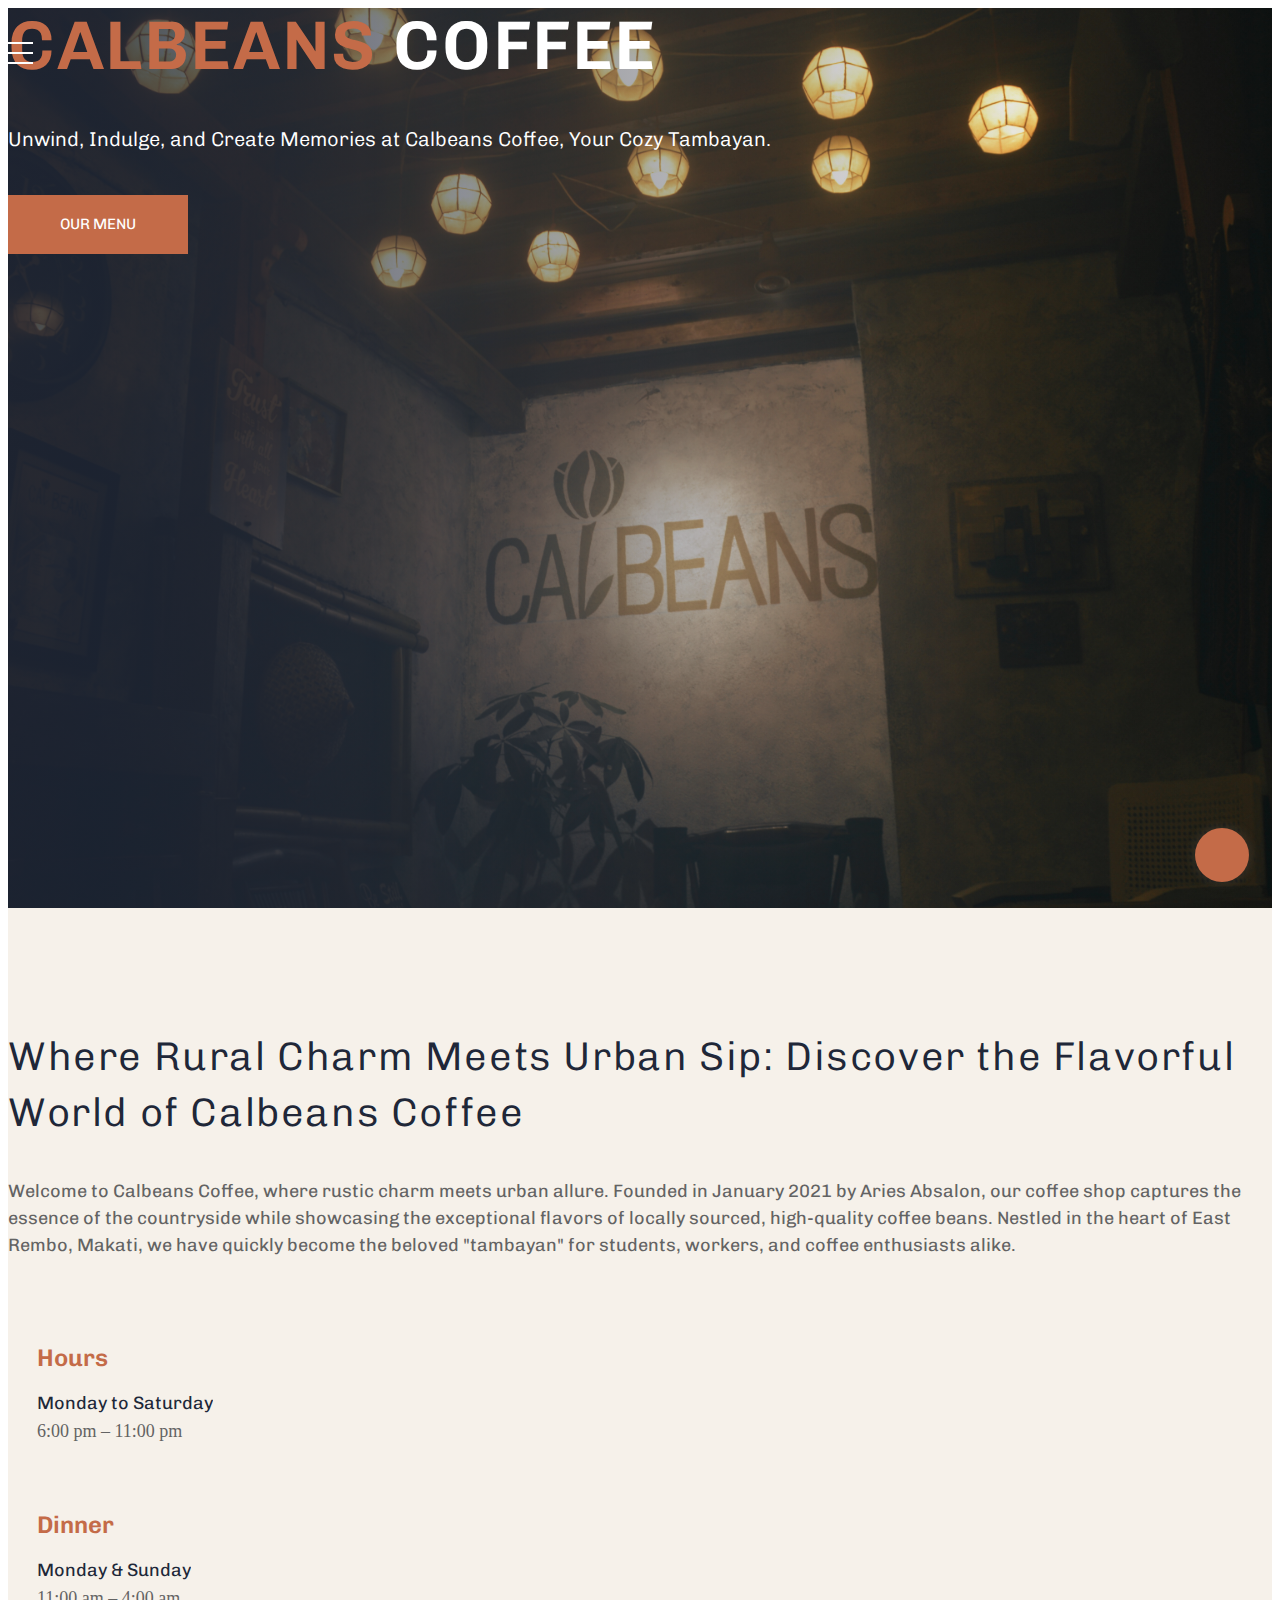
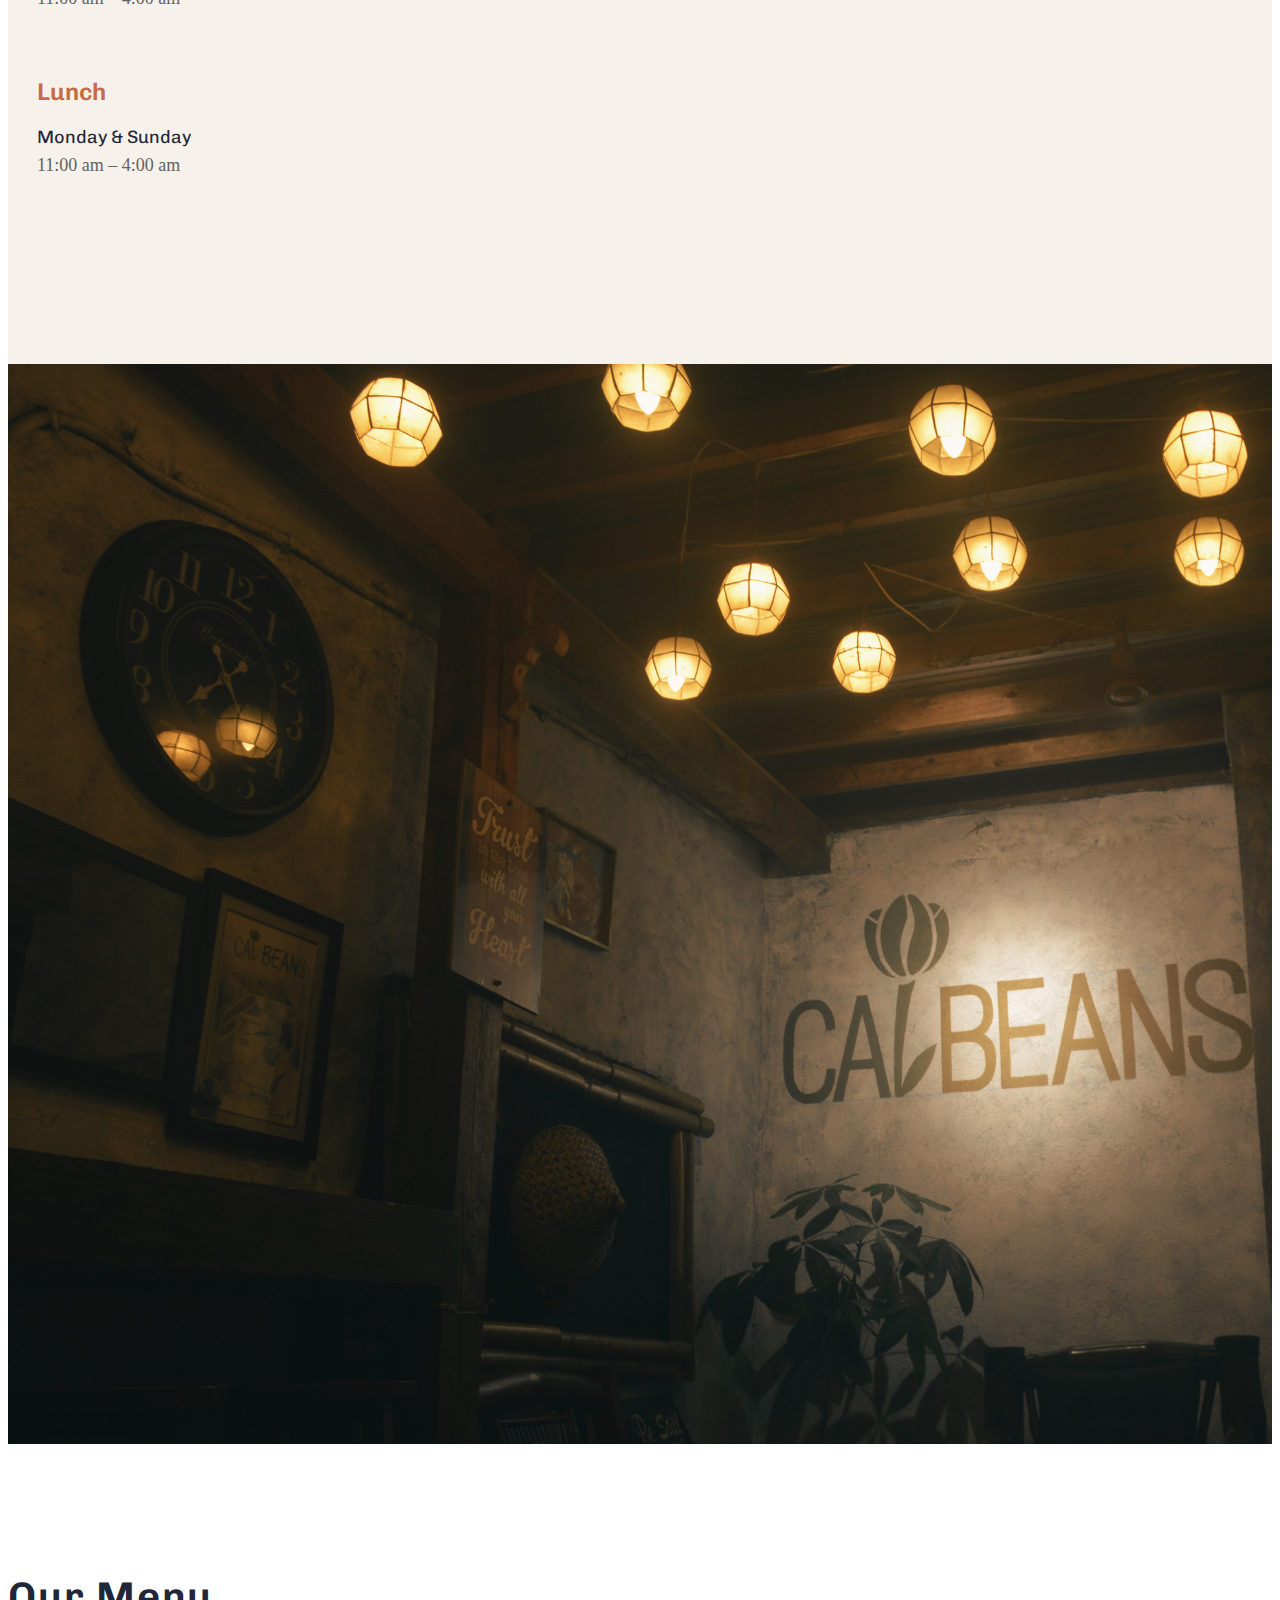
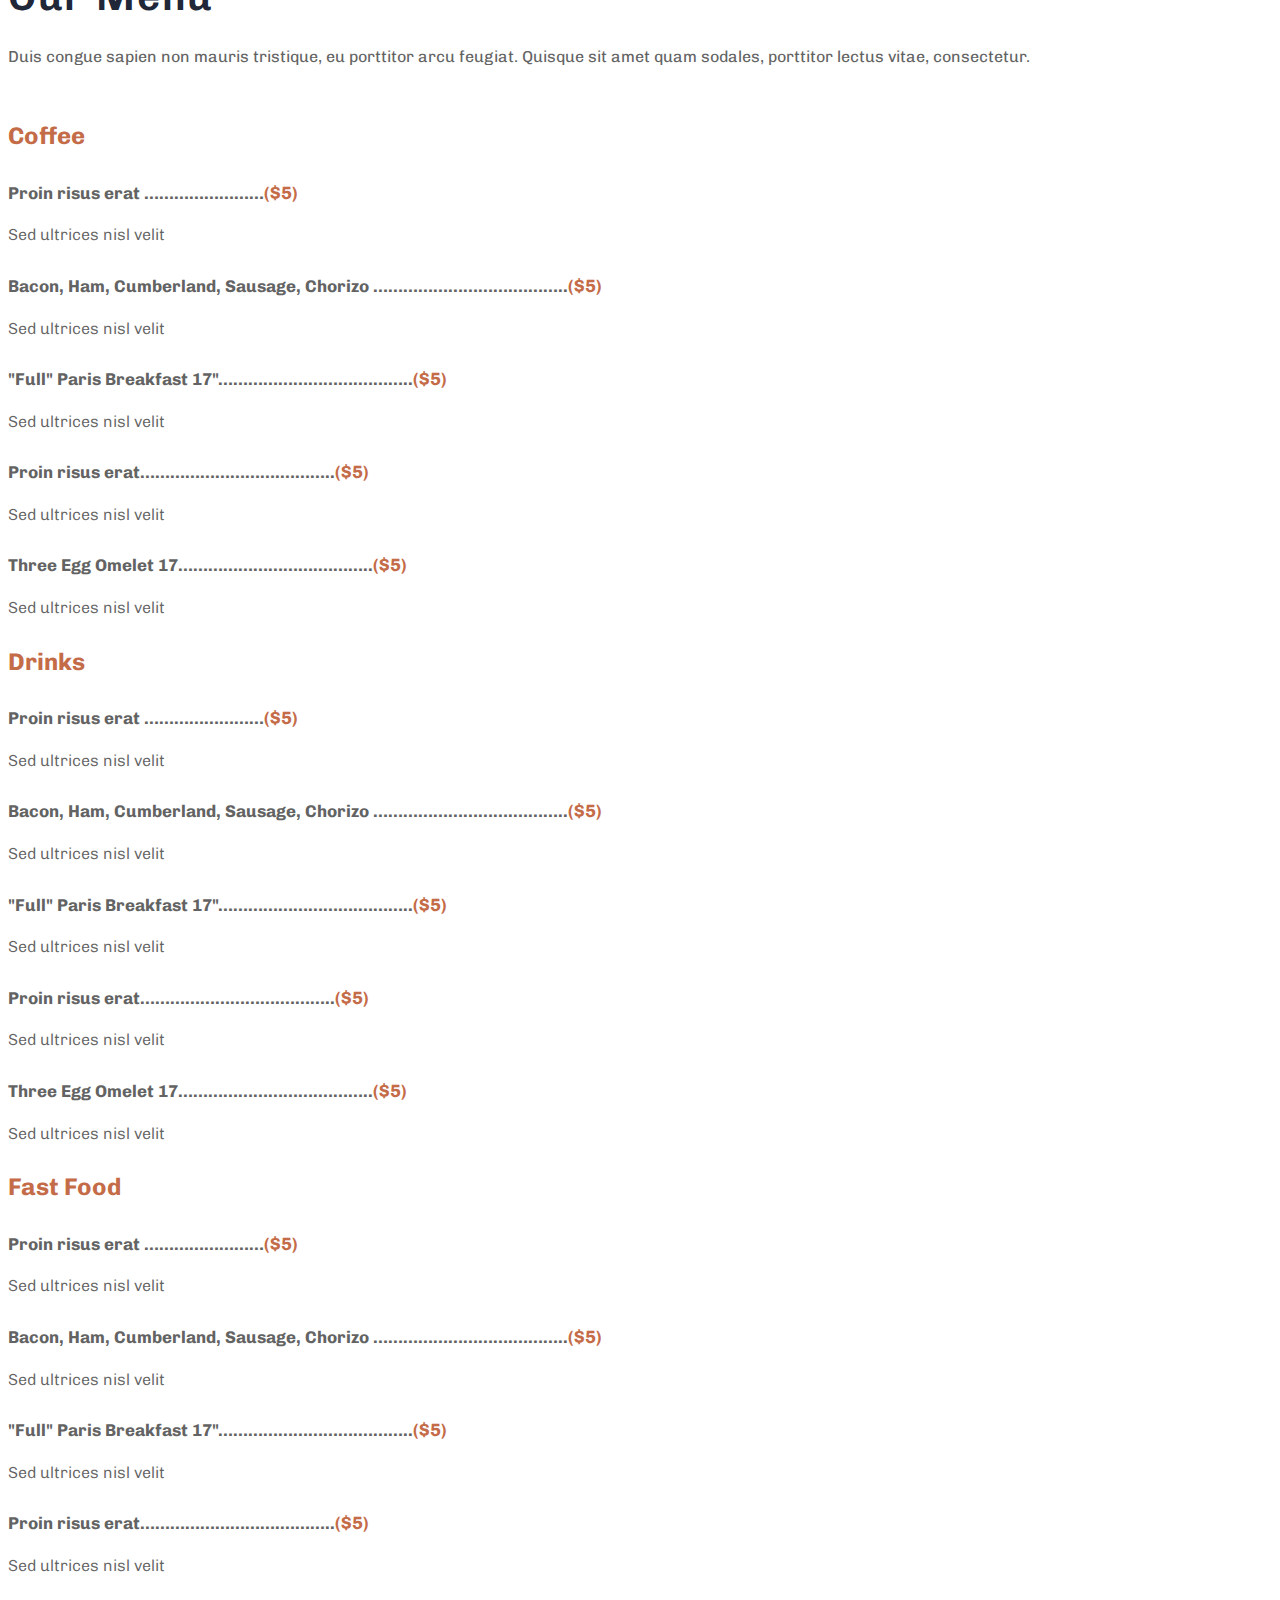
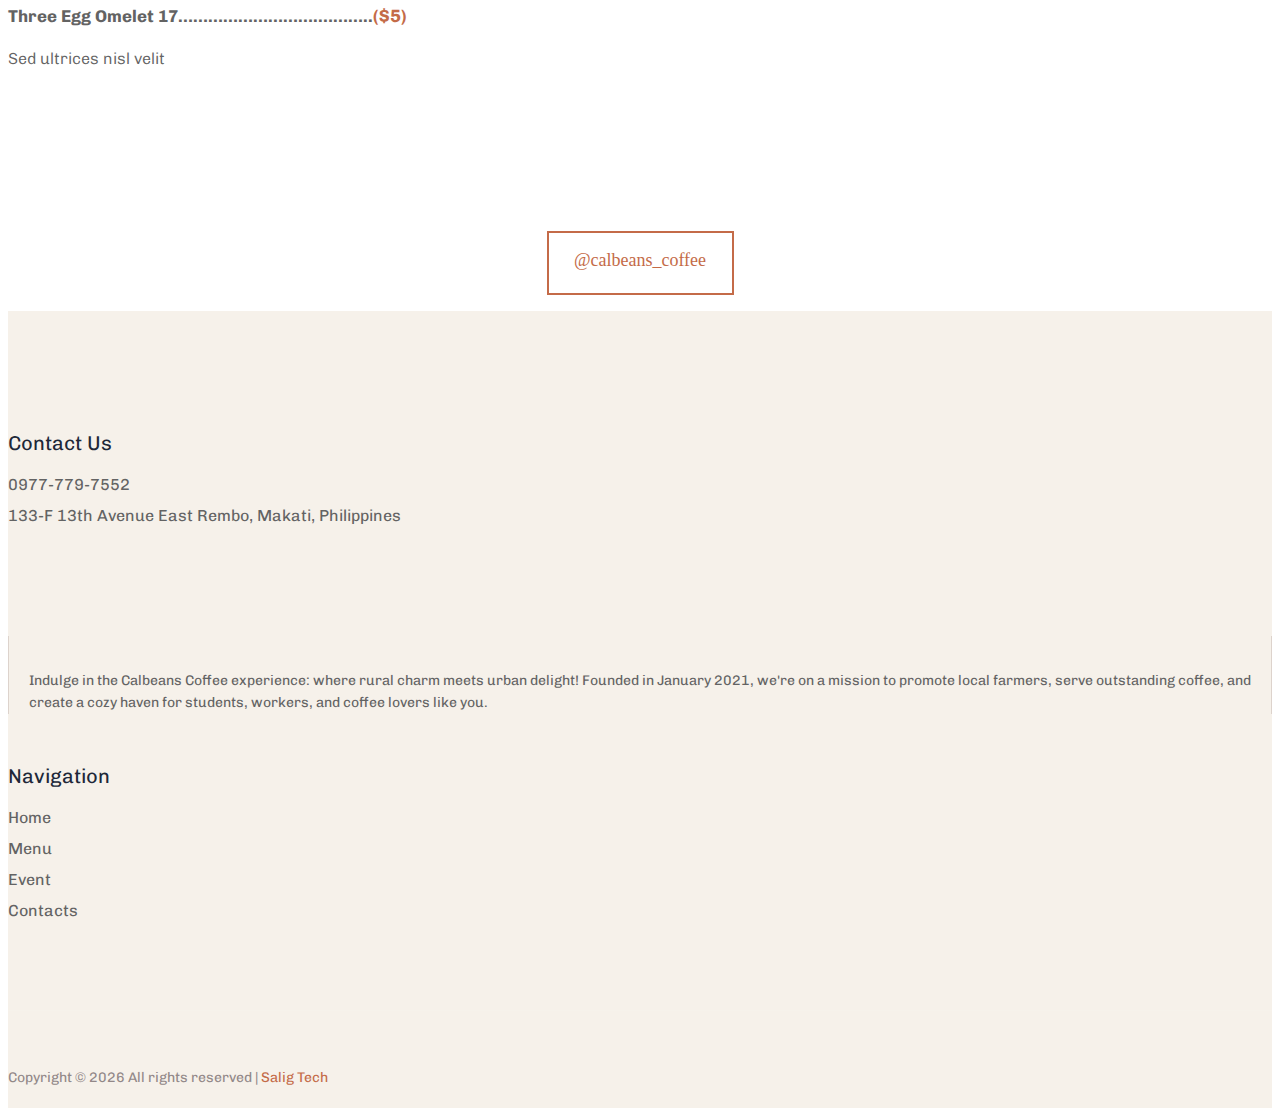
==== commit 639ce6cf: "hide services, gallery, and testimonials section in index.html  - uncomment to use" ====
--- a/index.html
+++ b/index.html
@@ -110,7 +110,7 @@
               </div>
               <div class="logo">
                 <a href="index.html"
-                  ><img src="assets/img/logo/logo.png" alt=""
+                  ><img src="assets/img/logo/logo.png" alt="" width="100%"
                 /></a>
               </div>
               <div class="off-can-menu">
@@ -487,8 +487,8 @@
         </div>
       </section>
       <!-- END OF HOME - MENU OVERVIEW SECTION -->
-      <!-- START OF HOME - GALLERY SECTION -->
-      <section
+      <!-- START OF SERVICES SECTION [?] (CAN BE USED AS ADDITIONAL PAGE) -->
+      <!-- <section
         class="our-services-area section-padding section-img-bg2"
         data-background="assets/img/gallery/section-bg1.jpg"
       >
@@ -550,9 +550,10 @@
             </div>
           </div>
         </div>
-      </section>
-
-      <div class="gallery-area">
+      </section> -->
+      <!-- END OF SERVICES -->
+      <!-- START OF HOME - GALLERY AREA -->
+      <!-- <div class="gallery-area">
         <div class="container">
           <div class="row">
             <div class="col-lg-6 offset-xl-1 col-md-6 col-sm-6">
@@ -593,10 +594,10 @@
             </div>
           </div>
         </div>
-      </div>
-      <!-- END OF HOME GALLERY SECTION -->
+      </div> -->
+      <!-- END OF HOME - GALLERY SECTION -->
       <!-- START OF TESTIMONIALS SECTION -->
-      <section class="testimonial-area testimonial-padding">
+      <!-- <section class="testimonial-area testimonial-padding">
         <div class="container">
           <div class="row">
             <div class="col-xl-12">
@@ -661,7 +662,7 @@
             </div>
           </div>
         </div>
-      </section>
+      </section> -->
       <!-- END OF TESTTIMONIALS SECTION -->
       <!-- START OF HOME - CONTACTS SECTION -->
       <div class="location-house fix">
@@ -738,7 +739,7 @@
                   <div class="single-footer-caption text-center mb-20">
                     <div class="footer-logo mb-15">
                       <a href="index.html"
-                        ><img src="assets/img/logo/logo2_footer.png" alt=""
+                        ><img src="assets/img/logo/logo.png" width="50%" alt=""
                       /></a>
                     </div>
                     <p
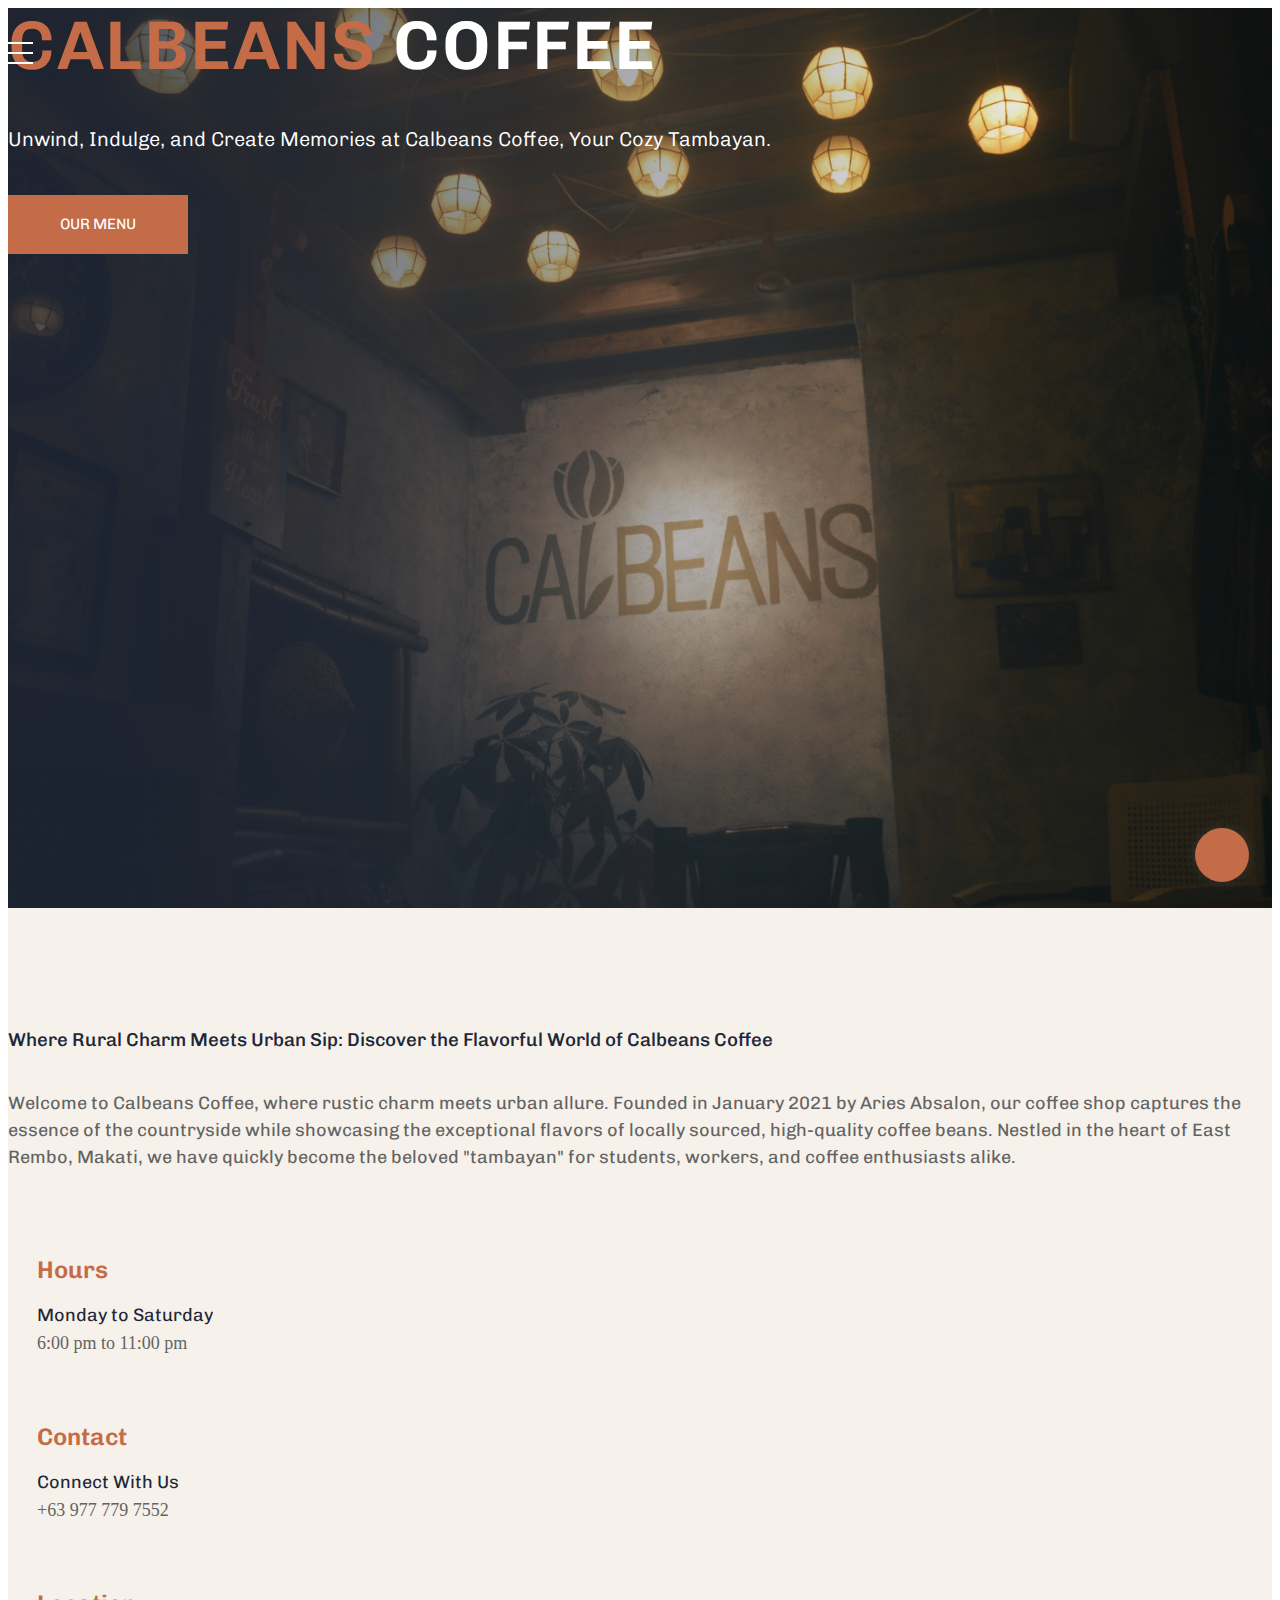
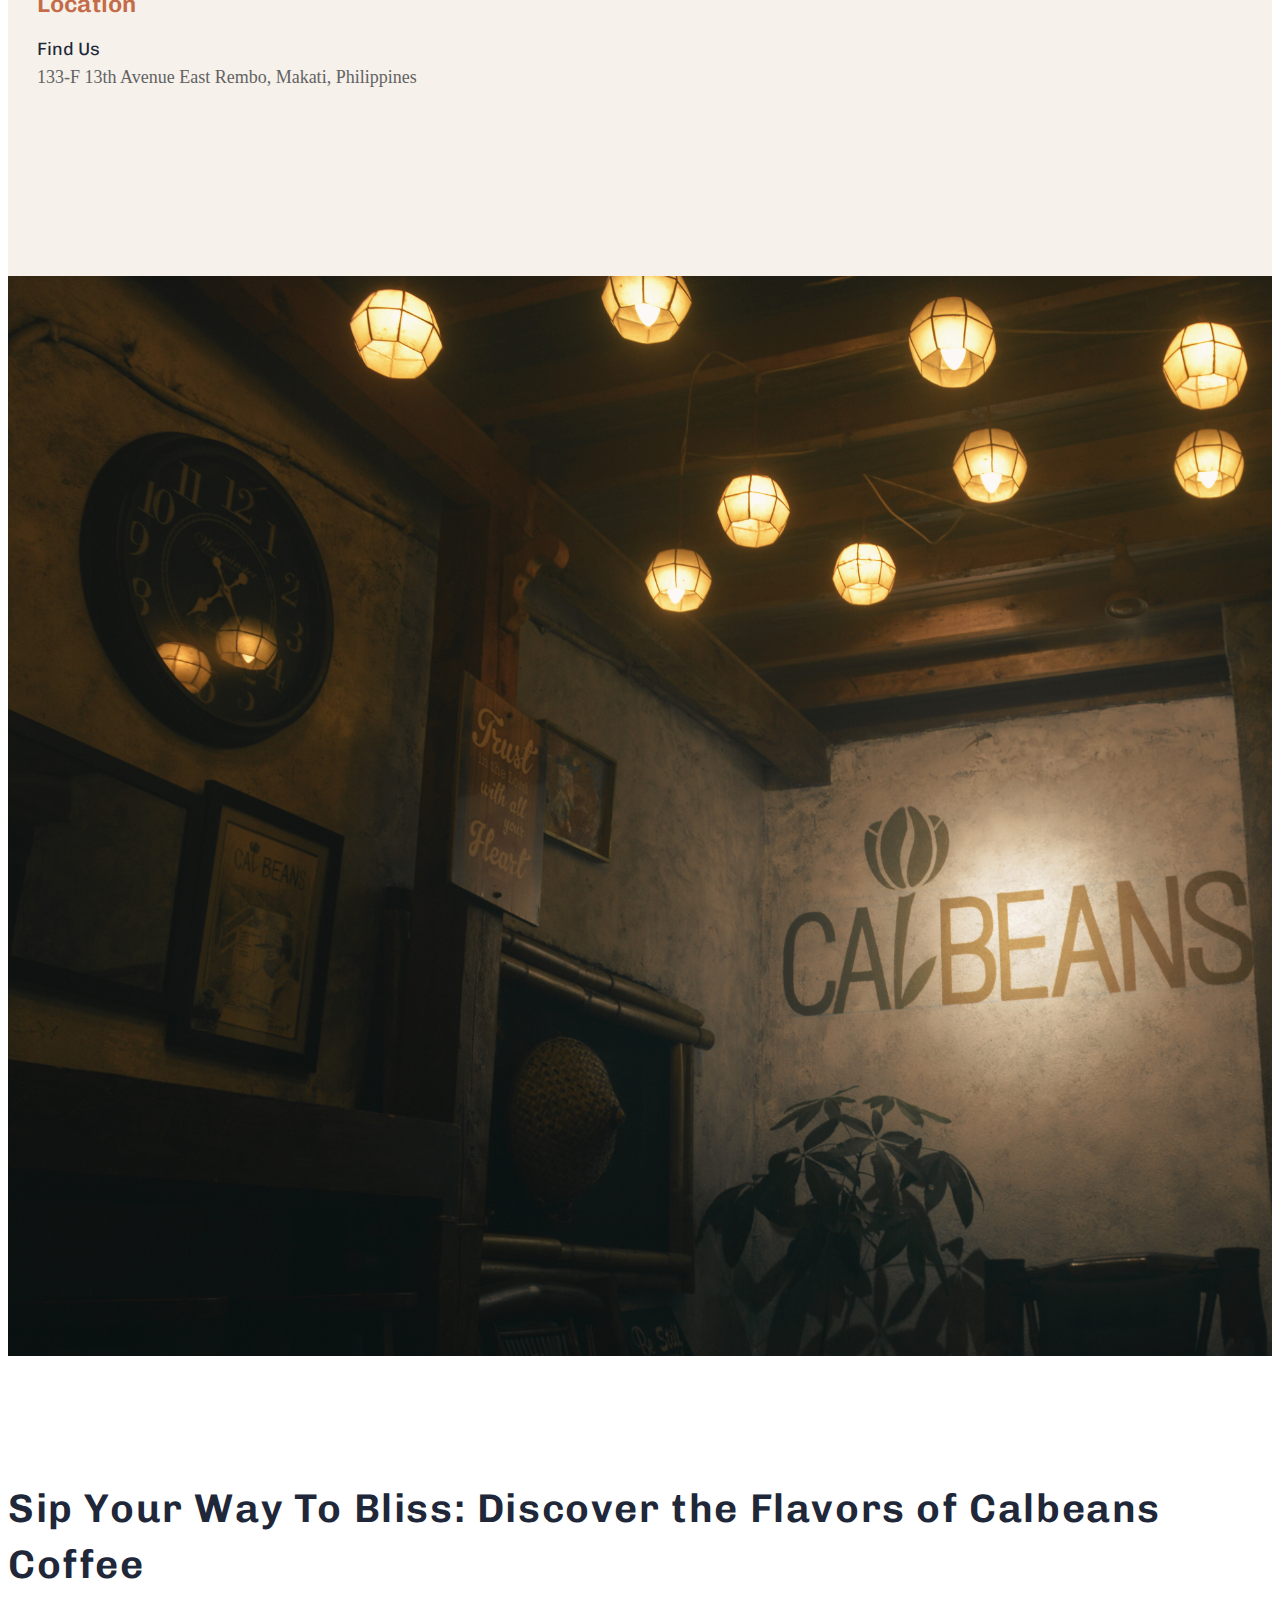
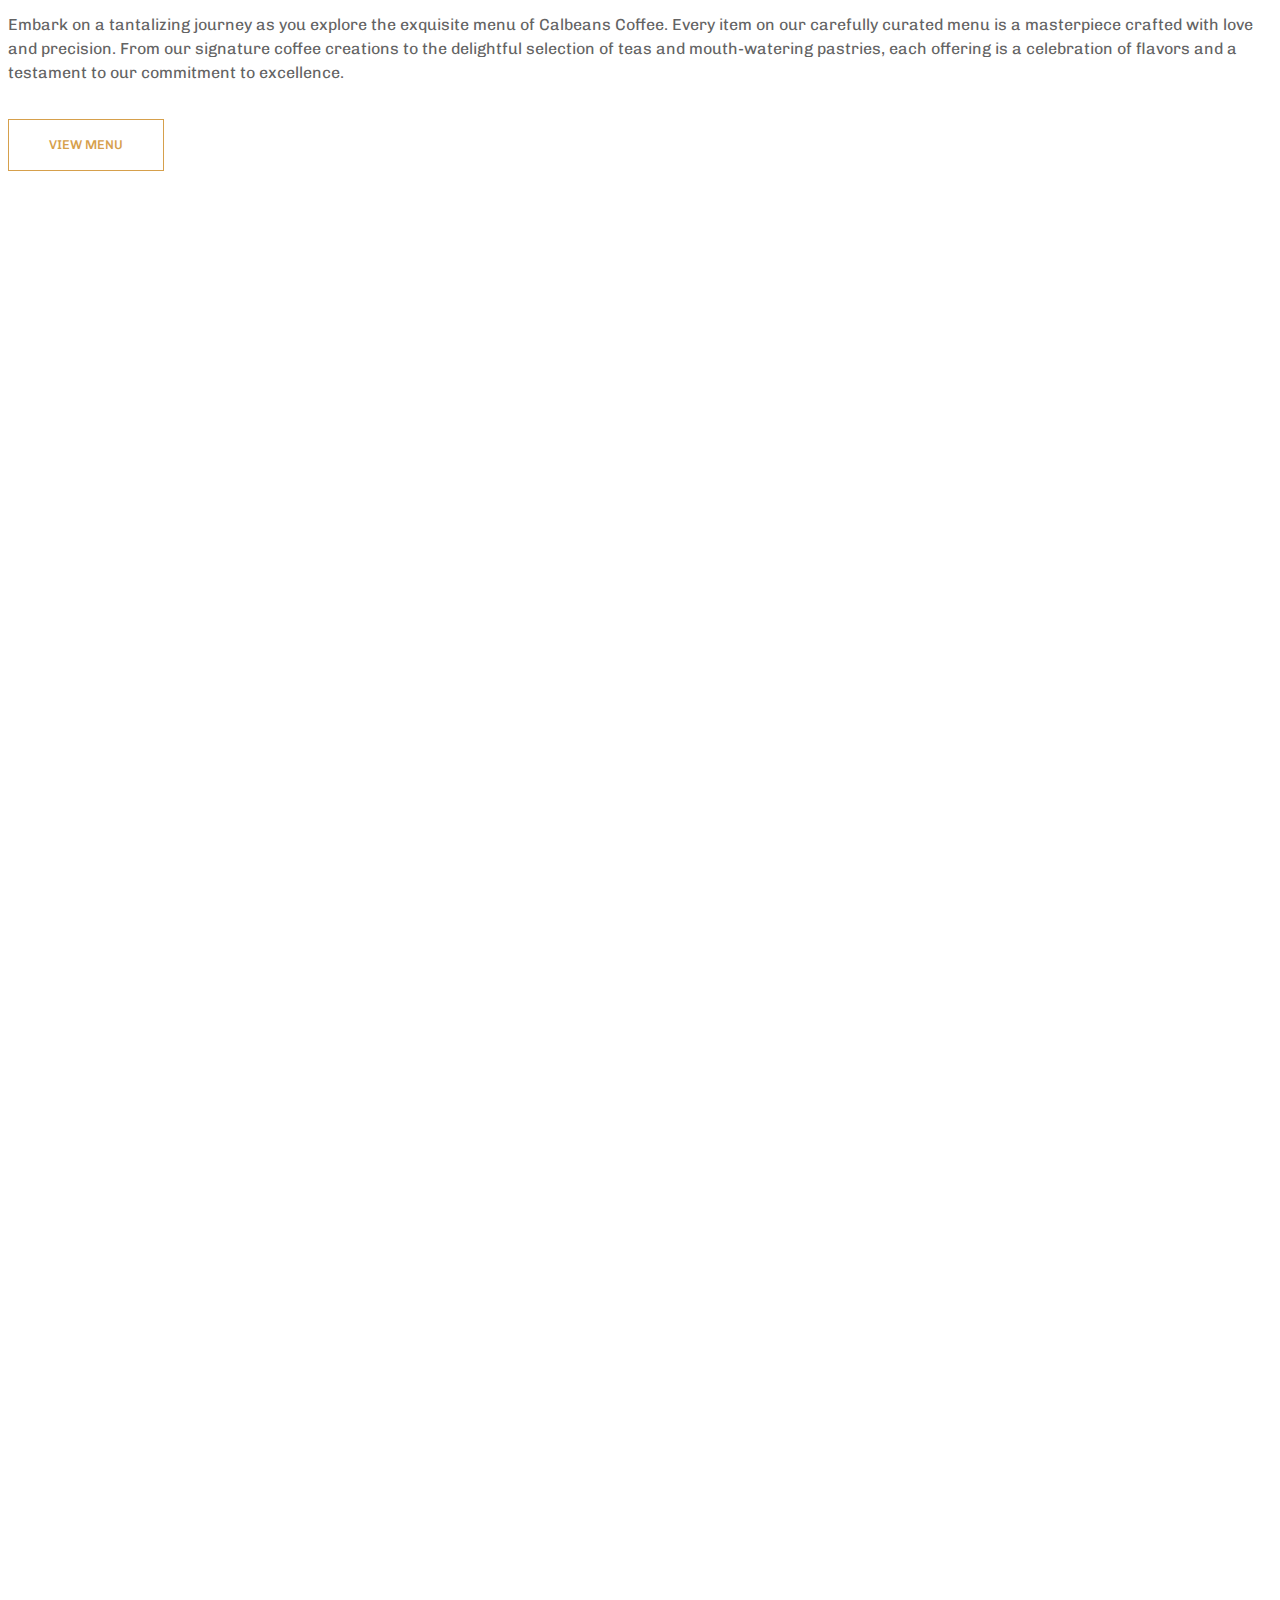
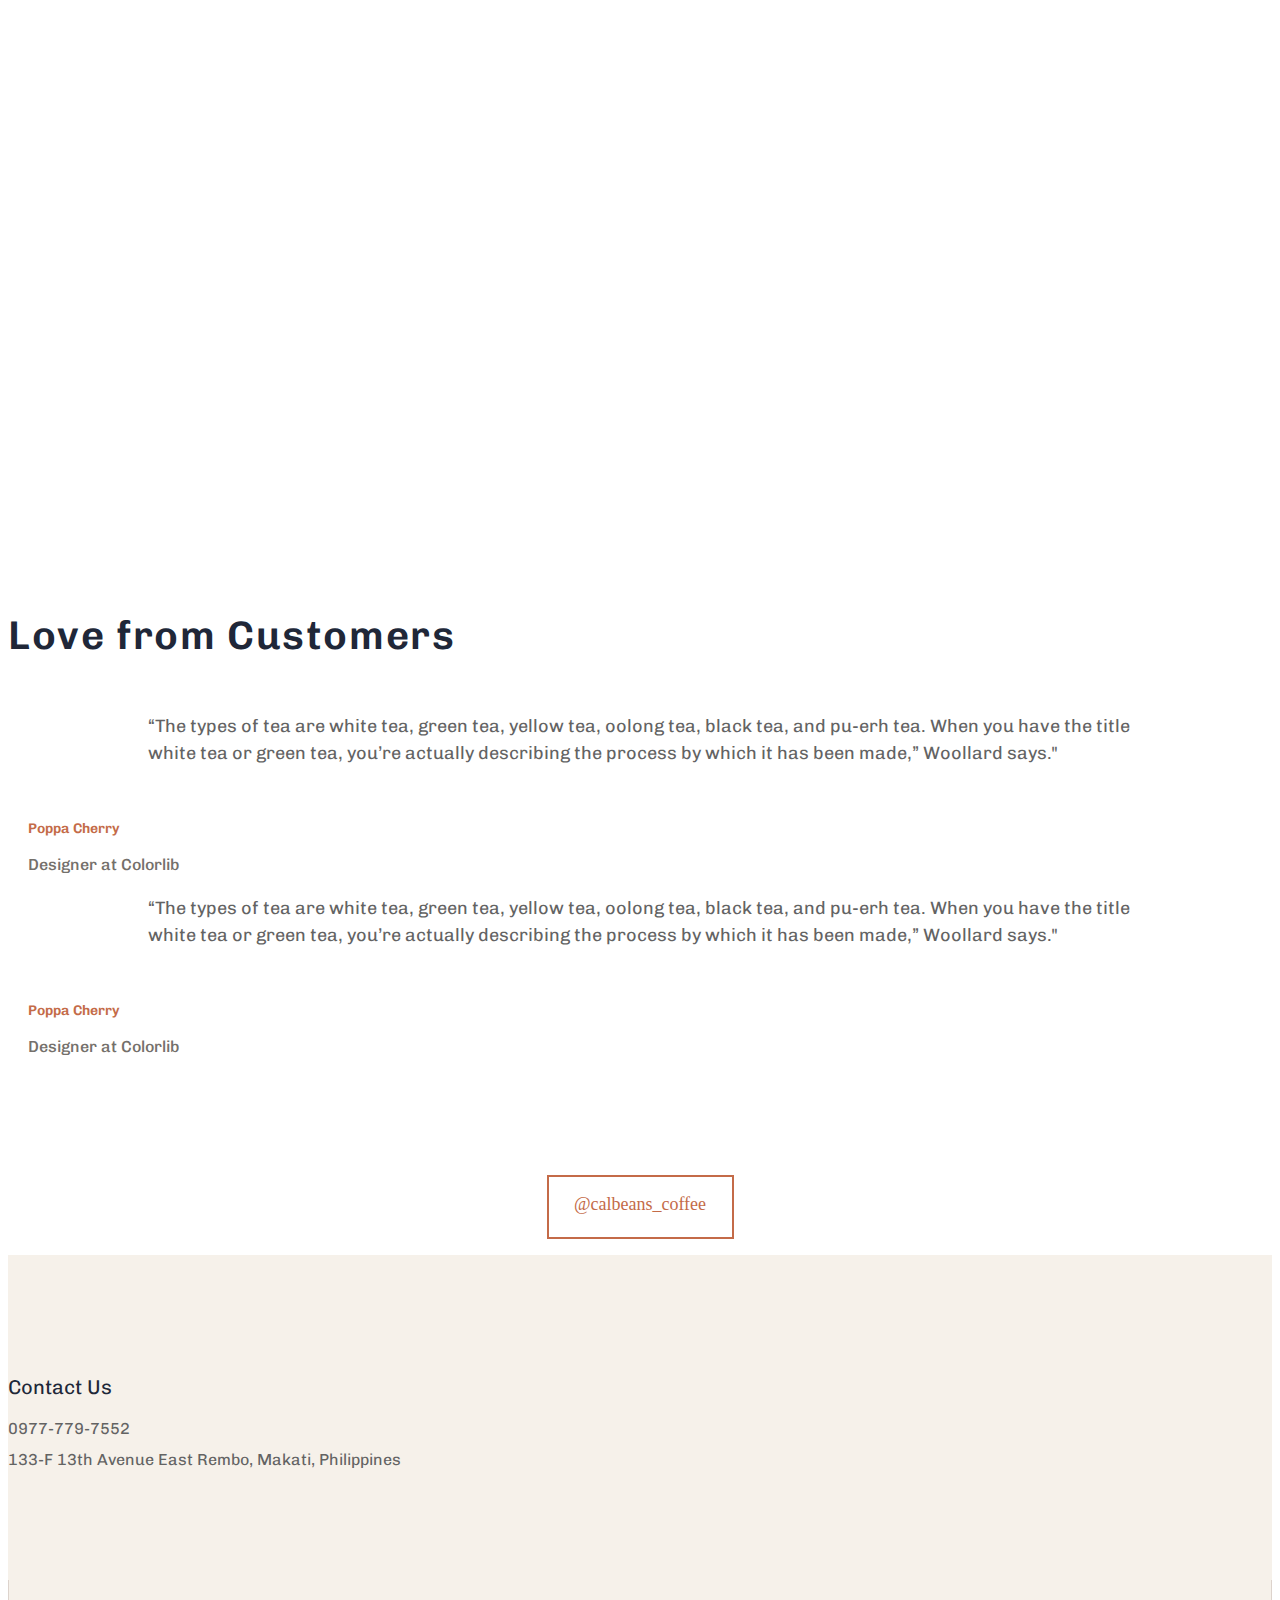
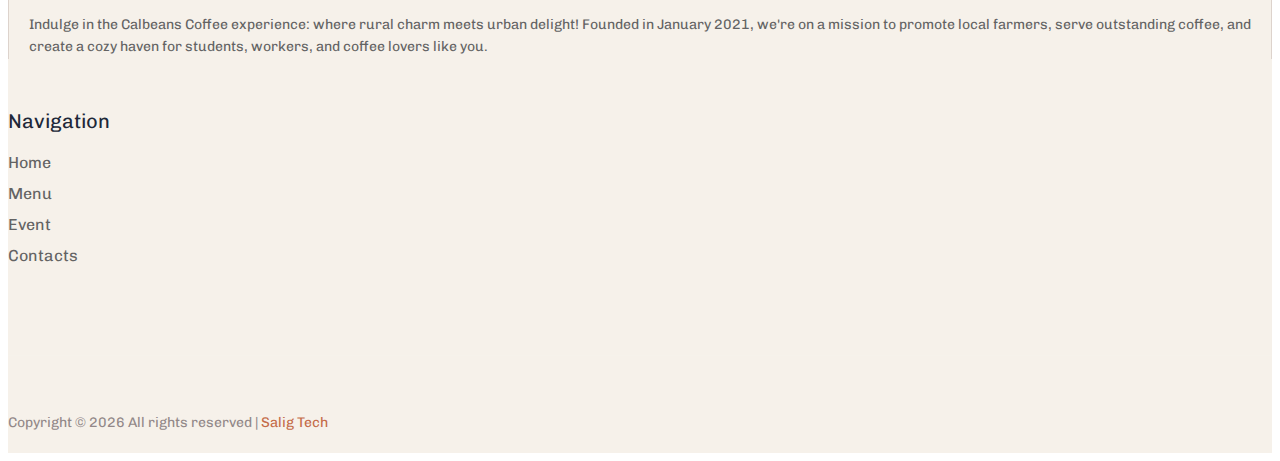
==== commit 33736201: "update index menu  - update menu header and text  - add menu gallery" ====
--- a/index.html
+++ b/index.html
@@ -110,7 +110,10 @@
               </div>
               <div class="logo">
                 <a href="index.html"
-                  ><img src="assets/img/logo/logo.png" alt="" width="100%"
+                  ><img
+                    src="assets/img/logo/calbeans-logo.png"
+                    alt=""
+                    width="100%"
                 /></a>
               </div>
               <div class="off-can-menu">
@@ -187,10 +190,10 @@
             <div class="offset-xxl-1 col-xxl-6 col-xl-6 col-lg-6 col-md-9">
               <div class="about-caption">
                 <div class="section-tittle mb-25">
-                  <h2>
+                  <h3>
                     Where Rural Charm Meets Urban Sip: Discover the Flavorful
                     World of Calbeans Coffee
-                  </h2>
+                  </h3>
                   <p class="pt-20">
                     Welcome to Calbeans Coffee, where rustic charm meets urban
                     allure. Founded in January 2021 by Aries Absalon, our coffee
@@ -214,7 +217,7 @@
                       <div class="contents">
                         <h4>Hours</h4>
                         <p>Monday to Saturday</p>
-                        <span>6:00 pm – 11:00 pm</span>
+                        <span>6:00 pm to 11:00 pm</span>
                       </div>
                     </div>
                   </div>
@@ -224,9 +227,9 @@
                   <div class="support-caption mb-50">
                     <div class="single-info">
                       <div class="contents">
-                        <h4>Dinner</h4>
-                        <p>Monday & Sunday</p>
-                        <span>11:00 am – 4:00 am</span>
+                        <h4>Contact</h4>
+                        <p>Connect With Us</p>
+                        <span>+63 977 779 7552</span>
                       </div>
                     </div>
                   </div>
@@ -235,9 +238,12 @@
                   <div class="support-caption mb-50">
                     <div class="single-info">
                       <div class="contents">
-                        <h4>Lunch</h4>
-                        <p>Monday & Sunday</p>
-                        <span>11:00 am – 4:00 am</span>
+                        <h4>Location</h4>
+                        <p>Find Us</p>
+                        <span
+                          >133-F 13th Avenue East Rembo, Makati,
+                          Philippines</span
+                        >
                       </div>
                     </div>
                   </div>
@@ -272,213 +278,92 @@
           <div class="row justify-content-center">
             <div class="col-xl-7 col-lg-8 col-md-8">
               <div class="section-tittle mb-50 text-center">
-                <h2>Our Menu</h2>
+                <h2>
+                  Sip Your Way To Bliss: Discover the Flavors of Calbeans Coffee
+                </h2>
                 <p>
-                  Duis congue sapien non mauris tristique, eu porttitor arcu
-                  feugiat. Quisque sit amet quam sodales, porttitor lectus
-                  vitae, consectetur.
+                  Embark on a tantalizing journey as you explore the exquisite
+                  menu of Calbeans Coffee. Every item on our carefully curated
+                  menu is a masterpiece crafted with love and precision. From
+                  our signature coffee creations to the delightful selection of
+                  teas and mouth-watering pastries, each offering is a
+                  celebration of flavors and a testament to our commitment to
+                  excellence.
                 </p>
-              </div>
-            </div>
-          </div>
-          <div class="row justify-content-between">
-            <div
-              class="col-xxl-3 col-xl-4 col-lg-4 col-md-6 col-sm-6 offset-xxl-1"
-            >
-              <div class="small-tittle">
-                <h4>Coffee</h4>
-              </div>
-
-              <div class="menu-items">
-                <div class="menu-left">
-                  <div class="menu-tittle">
-                    <h4>Proin risus erat ……………………<span>($5)</span></h4>
-                  </div>
-                </div>
-                <div class="menu">
-                  <p>Sed ultrices nisl velit</p>
-                </div>
-              </div>
-
-              <div class="menu-items">
-                <div class="menu-left">
-                  <div class="menu-tittle">
-                    <h4>
-                      Bacon, Ham, Cumberland, Sausage, Chorizo
-                      ……………………….………..<span>($5)</span>
-                    </h4>
-                  </div>
-                </div>
-                <div class="menu">
-                  <p>Sed ultrices nisl velit</p>
-                </div>
-              </div>
-
-              <div class="menu-items">
-                <div class="menu-left">
-                  <div class="menu-tittle">
-                    <h4>
-                      "Full" Paris Breakfast 17"……………………….………..<span>($5)</span>
-                    </h4>
-                  </div>
-                </div>
-                <div class="menu">
-                  <p>Sed ultrices nisl velit</p>
-                </div>
-              </div>
-
-              <div class="menu-items">
-                <div class="menu-left">
-                  <div class="menu-tittle">
-                    <h4>Proin risus erat……………………….………..<span>($5)</span></h4>
-                  </div>
-                </div>
-                <div class="menu">
-                  <p>Sed ultrices nisl velit</p>
-                </div>
-              </div>
-
-              <div class="menu-items">
-                <div class="menu-left">
-                  <div class="menu-tittle">
-                    <h4>Three Egg Omelet 17……………………….………..<span>($5)</span></h4>
-                  </div>
-                </div>
-                <div class="menu">
-                  <p>Sed ultrices nisl velit</p>
-                </div>
-              </div>
-            </div>
-            <div class="col-xxl-3 col-xl-4 col-lg-4 col-md-6 col-sm-6">
-              <div class="small-tittle">
-                <h4>Drinks</h4>
-              </div>
-
-              <div class="menu-items">
-                <div class="menu-left">
-                  <div class="menu-tittle">
-                    <h4>Proin risus erat ……………………<span>($5)</span></h4>
-                  </div>
-                </div>
-                <div class="menu">
-                  <p>Sed ultrices nisl velit</p>
-                </div>
-              </div>
-
-              <div class="menu-items">
-                <div class="menu-left">
-                  <div class="menu-tittle">
-                    <h4>
-                      Bacon, Ham, Cumberland, Sausage, Chorizo
-                      ……………………….………..<span>($5)</span>
-                    </h4>
-                  </div>
-                </div>
-                <div class="menu">
-                  <p>Sed ultrices nisl velit</p>
-                </div>
-              </div>
-
-              <div class="menu-items">
-                <div class="menu-left">
-                  <div class="menu-tittle">
-                    <h4>
-                      "Full" Paris Breakfast 17"……………………….………..<span>($5)</span>
-                    </h4>
-                  </div>
-                </div>
-                <div class="menu">
-                  <p>Sed ultrices nisl velit</p>
-                </div>
-              </div>
-
-              <div class="menu-items">
-                <div class="menu-left">
-                  <div class="menu-tittle">
-                    <h4>Proin risus erat……………………….………..<span>($5)</span></h4>
-                  </div>
-                </div>
-                <div class="menu">
-                  <p>Sed ultrices nisl velit</p>
-                </div>
-              </div>
-
-              <div class="menu-items">
-                <div class="menu-left">
-                  <div class="menu-tittle">
-                    <h4>Three Egg Omelet 17……………………….………..<span>($5)</span></h4>
-                  </div>
-                </div>
-                <div class="menu">
-                  <p>Sed ultrices nisl velit</p>
-                </div>
-              </div>
-            </div>
-            <div class="col-xxl-3 col-xl-4 col-lg-4 col-md-6 col-sm-6">
-              <div class="small-tittle">
-                <h4>Fast Food</h4>
-              </div>
-
-              <div class="menu-items">
-                <div class="menu-left">
-                  <div class="menu-tittle">
-                    <h4>Proin risus erat ……………………<span>($5)</span></h4>
-                  </div>
-                </div>
-                <div class="menu">
-                  <p>Sed ultrices nisl velit</p>
-                </div>
-              </div>
-
-              <div class="menu-items">
-                <div class="menu-left">
-                  <div class="menu-tittle">
-                    <h4>
-                      Bacon, Ham, Cumberland, Sausage, Chorizo
-                      ……………………….………..<span>($5)</span>
-                    </h4>
-                  </div>
-                </div>
-                <div class="menu">
-                  <p>Sed ultrices nisl velit</p>
-                </div>
-              </div>
-
-              <div class="menu-items">
-                <div class="menu-left">
-                  <div class="menu-tittle">
-                    <h4>
-                      "Full" Paris Breakfast 17"……………………….………..<span>($5)</span>
-                    </h4>
-                  </div>
-                </div>
-                <div class="menu">
-                  <p>Sed ultrices nisl velit</p>
-                </div>
-              </div>
-
-              <div class="menu-items">
-                <div class="menu-left">
-                  <div class="menu-tittle">
-                    <h4>Proin risus erat……………………….………..<span>($5)</span></h4>
-                  </div>
-                </div>
-                <div class="menu">
-                  <p>Sed ultrices nisl velit</p>
-                </div>
-              </div>
-
-              <div class="menu-items">
-                <div class="menu-left">
-                  <div class="menu-tittle">
-                    <h4>Three Egg Omelet 17……………………….………..<span>($5)</span></h4>
-                  </div>
-                </div>
-                <div class="menu">
-                  <p>Sed ultrices nisl velit</p>
-                </div>
-              </div>
-            </div>
+                <br />
+                <a href="menu.html" class="genric-btn primary-border e-large"
+                  >VIEW MENU</a
+                >
+              </div>
+            </div>
+            <!-- START OF MENU GALLERY -->
+            <div class="row gallery-item">
+              <div class="col-md-4">
+                <a href="assets/img/elements/g1.jpg" class="img-pop-up">
+                  <div
+                    class="single-gallery-image"
+                    style="background: url(assets/img/elements/g1.jpg)"
+                  ></div>
+                </a>
+              </div>
+              <div class="col-md-4">
+                <a href="assets/img/elements/g2.jpg" class="img-pop-up">
+                  <div
+                    class="single-gallery-image"
+                    style="background: url(assets/img/elements/g2.jpg)"
+                  ></div>
+                </a>
+              </div>
+              <div class="col-md-4">
+                <a href="assets/img/elements/g3.jpg" class="img-pop-up">
+                  <div
+                    class="single-gallery-image"
+                    style="background: url(assets/img/elements/g3.jpg)"
+                  ></div>
+                </a>
+              </div>
+              <div class="col-md-6">
+                <a href="assets/img/elements/g4.jpg" class="img-pop-up">
+                  <div
+                    class="single-gallery-image"
+                    style="background: url(assets/img/elements/g4.jpg)"
+                  ></div>
+                </a>
+              </div>
+              <div class="col-md-6">
+                <a href="assets/img/elements/g5.jpg" class="img-pop-up">
+                  <div
+                    class="single-gallery-image"
+                    style="background: url(assets/img/elements/g5.jpg)"
+                  ></div>
+                </a>
+              </div>
+              <div class="col-md-4">
+                <a href="assets/img/elements/g6.jpg" class="img-pop-up">
+                  <div
+                    class="single-gallery-image"
+                    style="background: url(assets/img/elements/g6.jpg)"
+                  ></div>
+                </a>
+              </div>
+              <div class="col-md-4">
+                <a href="assets/img/elements/g7.jpg" class="img-pop-up">
+                  <div
+                    class="single-gallery-image"
+                    style="background: url(assets/img/elements/g7.jpg)"
+                  ></div>
+                </a>
+              </div>
+              <div class="col-md-4">
+                <a href="assets/img/elements/g8.jpg" class="img-pop-up">
+                  <div
+                    class="single-gallery-image"
+                    style="background: url(assets/img/elements/g8.jpg)"
+                  ></div>
+                </a>
+              </div>
+            </div>
+            <!-- END OF MENU GALLERY -->
           </div>
         </div>
 
@@ -487,6 +372,74 @@
         </div>
       </section>
       <!-- END OF HOME - MENU OVERVIEW SECTION -->
+      <!-- START OF TESTIMONIALS SECTION -->
+      <section class="testimonial-area testimonial-padding">
+        <div class="container">
+          <div class="row">
+            <div class="col-xl-12">
+              <div class="section-tittle mb-50 text-center">
+                <h2>Love from Customers</h2>
+              </div>
+            </div>
+          </div>
+          <div class="row justify-content-center">
+            <div class="col-xl-10 col-lg-10 col-md-12">
+              <div class="h1-testimonial-active">
+                <div class="single-testimonial text-center">
+                  <div class="testimonial-caption">
+                    <div class="testimonial-top-cap">
+                      <p>
+                        “The types of tea are white tea, green tea, yellow tea,
+                        oolong tea, black tea, and pu-erh tea. When you have the
+                        title white tea or green tea, you’re actually describing
+                        the process by which it has been made,” Woollard says."
+                      </p>
+                    </div>
+
+                    <div
+                      class="testimonial-founder d-flex align-items-center justify-content-center"
+                    >
+                      <div class="founder-img">
+                        <img src="assets/img/gallery/founder-img.png" alt="" />
+                      </div>
+                      <div class="founder-text">
+                        <span>Poppa Cherry</span>
+                        <p>Designer at Colorlib</p>
+                      </div>
+                    </div>
+                  </div>
+                </div>
+
+                <div class="single-testimonial text-center">
+                  <div class="testimonial-caption">
+                    <div class="testimonial-top-cap">
+                      <p>
+                        “The types of tea are white tea, green tea, yellow tea,
+                        oolong tea, black tea, and pu-erh tea. When you have the
+                        title white tea or green tea, you’re actually describing
+                        the process by which it has been made,” Woollard says."
+                      </p>
+                    </div>
+
+                    <div
+                      class="testimonial-founder d-flex align-items-center justify-content-center"
+                    >
+                      <div class="founder-img">
+                        <img src="assets/img/gallery/founder-img.png" alt="" />
+                      </div>
+                      <div class="founder-text">
+                        <span>Poppa Cherry</span>
+                        <p>Designer at Colorlib</p>
+                      </div>
+                    </div>
+                  </div>
+                </div>
+              </div>
+            </div>
+          </div>
+        </div>
+      </section>
+      <!-- END OF TESTTIMONIALS SECTION -->
       <!-- START OF SERVICES SECTION [?] (CAN BE USED AS ADDITIONAL PAGE) -->
       <!-- <section
         class="our-services-area section-padding section-img-bg2"
@@ -594,76 +547,9 @@
             </div>
           </div>
         </div>
-      </div> -->
+      </div>
+      -->
       <!-- END OF HOME - GALLERY SECTION -->
-      <!-- START OF TESTIMONIALS SECTION -->
-      <!-- <section class="testimonial-area testimonial-padding">
-        <div class="container">
-          <div class="row">
-            <div class="col-xl-12">
-              <div class="section-tittle mb-50 text-center">
-                <h2>Love from Customers</h2>
-              </div>
-            </div>
-          </div>
-          <div class="row justify-content-center">
-            <div class="col-xl-10 col-lg-10 col-md-12">
-              <div class="h1-testimonial-active">
-                <div class="single-testimonial text-center">
-                  <div class="testimonial-caption">
-                    <div class="testimonial-top-cap">
-                      <p>
-                        “The types of tea are white tea, green tea, yellow tea,
-                        oolong tea, black tea, and pu-erh tea. When you have the
-                        title white tea or green tea, you’re actually describing
-                        the process by which it has been made,” Woollard says."
-                      </p>
-                    </div>
-
-                    <div
-                      class="testimonial-founder d-flex align-items-center justify-content-center"
-                    >
-                      <div class="founder-img">
-                        <img src="assets/img/gallery/founder-img.png" alt="" />
-                      </div>
-                      <div class="founder-text">
-                        <span>Poppa Cherry</span>
-                        <p>Designer at Colorlib</p>
-                      </div>
-                    </div>
-                  </div>
-                </div>
-
-                <div class="single-testimonial text-center">
-                  <div class="testimonial-caption">
-                    <div class="testimonial-top-cap">
-                      <p>
-                        “The types of tea are white tea, green tea, yellow tea,
-                        oolong tea, black tea, and pu-erh tea. When you have the
-                        title white tea or green tea, you’re actually describing
-                        the process by which it has been made,” Woollard says."
-                      </p>
-                    </div>
-
-                    <div
-                      class="testimonial-founder d-flex align-items-center justify-content-center"
-                    >
-                      <div class="founder-img">
-                        <img src="assets/img/gallery/founder-img.png" alt="" />
-                      </div>
-                      <div class="founder-text">
-                        <span>Poppa Cherry</span>
-                        <p>Designer at Colorlib</p>
-                      </div>
-                    </div>
-                  </div>
-                </div>
-              </div>
-            </div>
-          </div>
-        </div>
-      </section> -->
-      <!-- END OF TESTTIMONIALS SECTION -->
       <!-- START OF HOME - CONTACTS SECTION -->
       <div class="location-house fix">
         <div class="container-fluid p-0">
@@ -739,7 +625,10 @@
                   <div class="single-footer-caption text-center mb-20">
                     <div class="footer-logo mb-15">
                       <a href="index.html"
-                        ><img src="assets/img/logo/logo.png" width="50%" alt=""
+                        ><img
+                          src="assets/img/logo/calbeans-logo.png"
+                          width="50%"
+                          alt=""
                       /></a>
                     </div>
                     <p
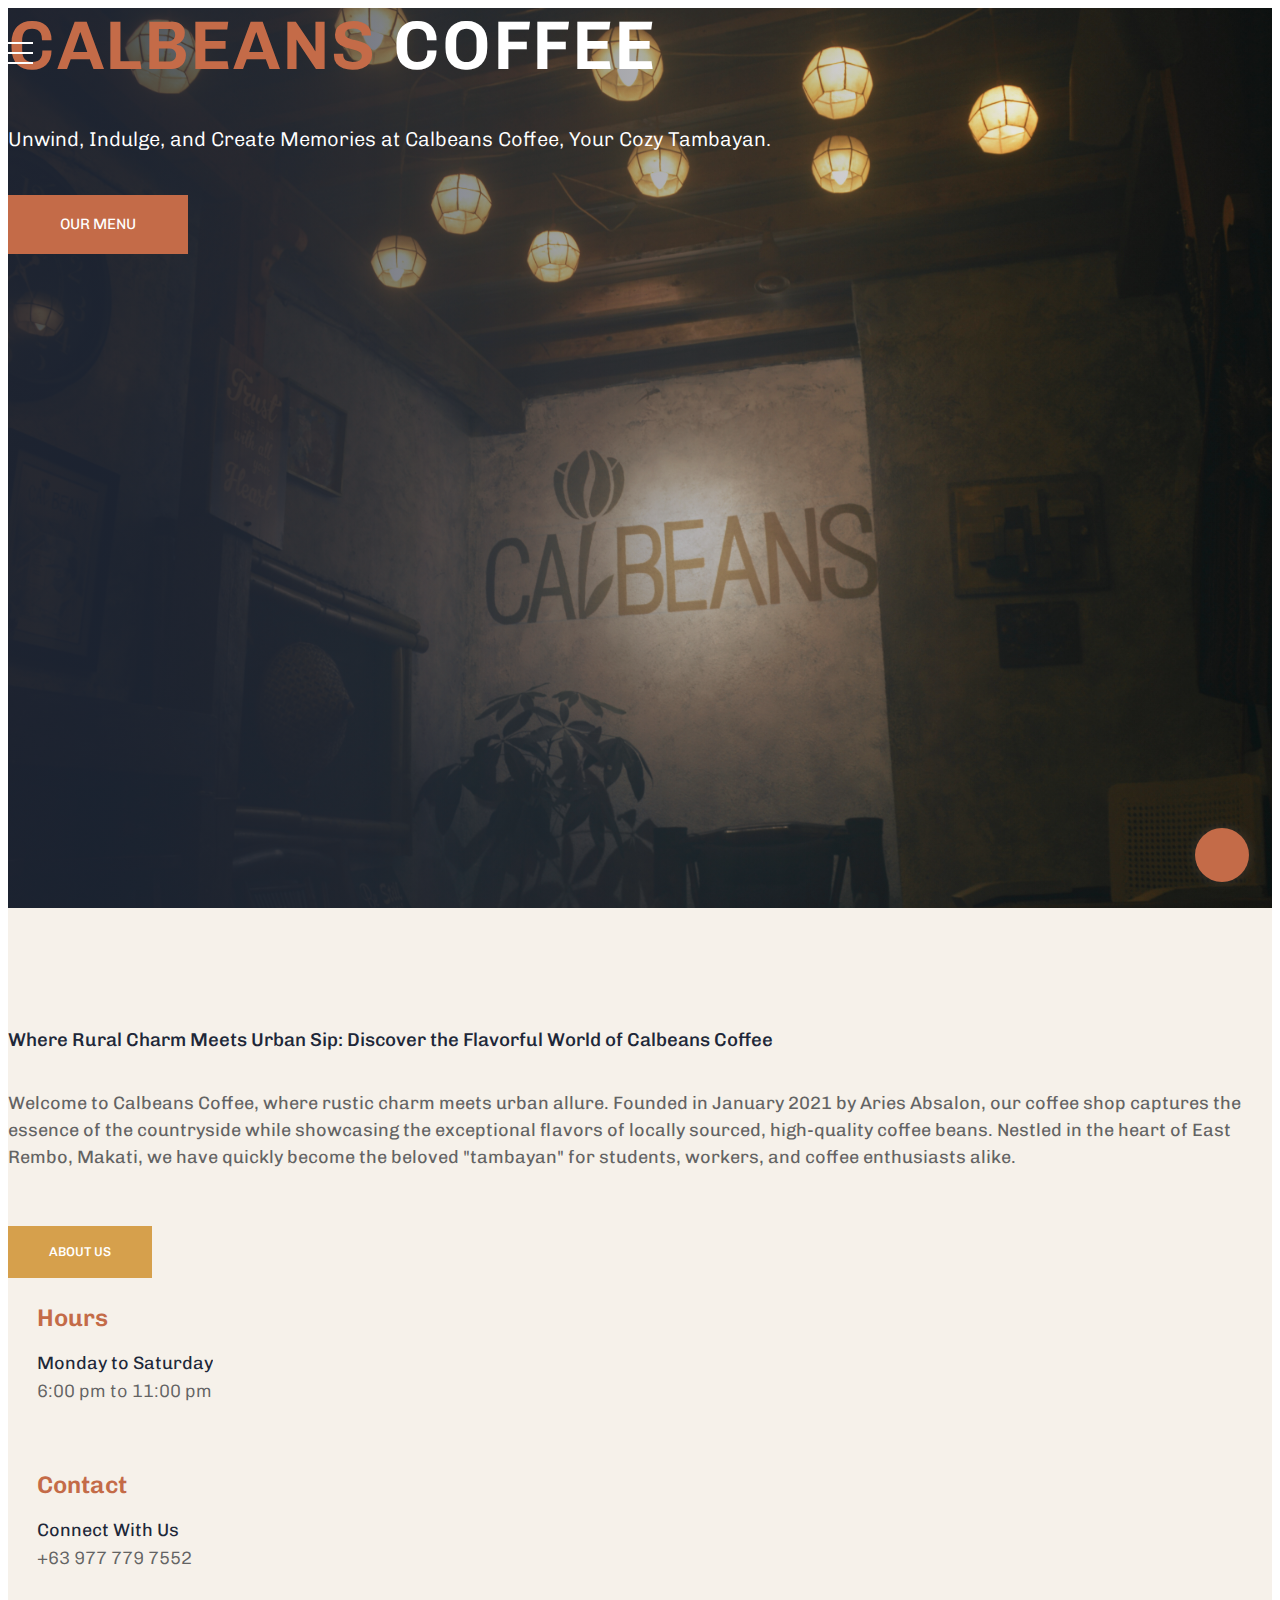
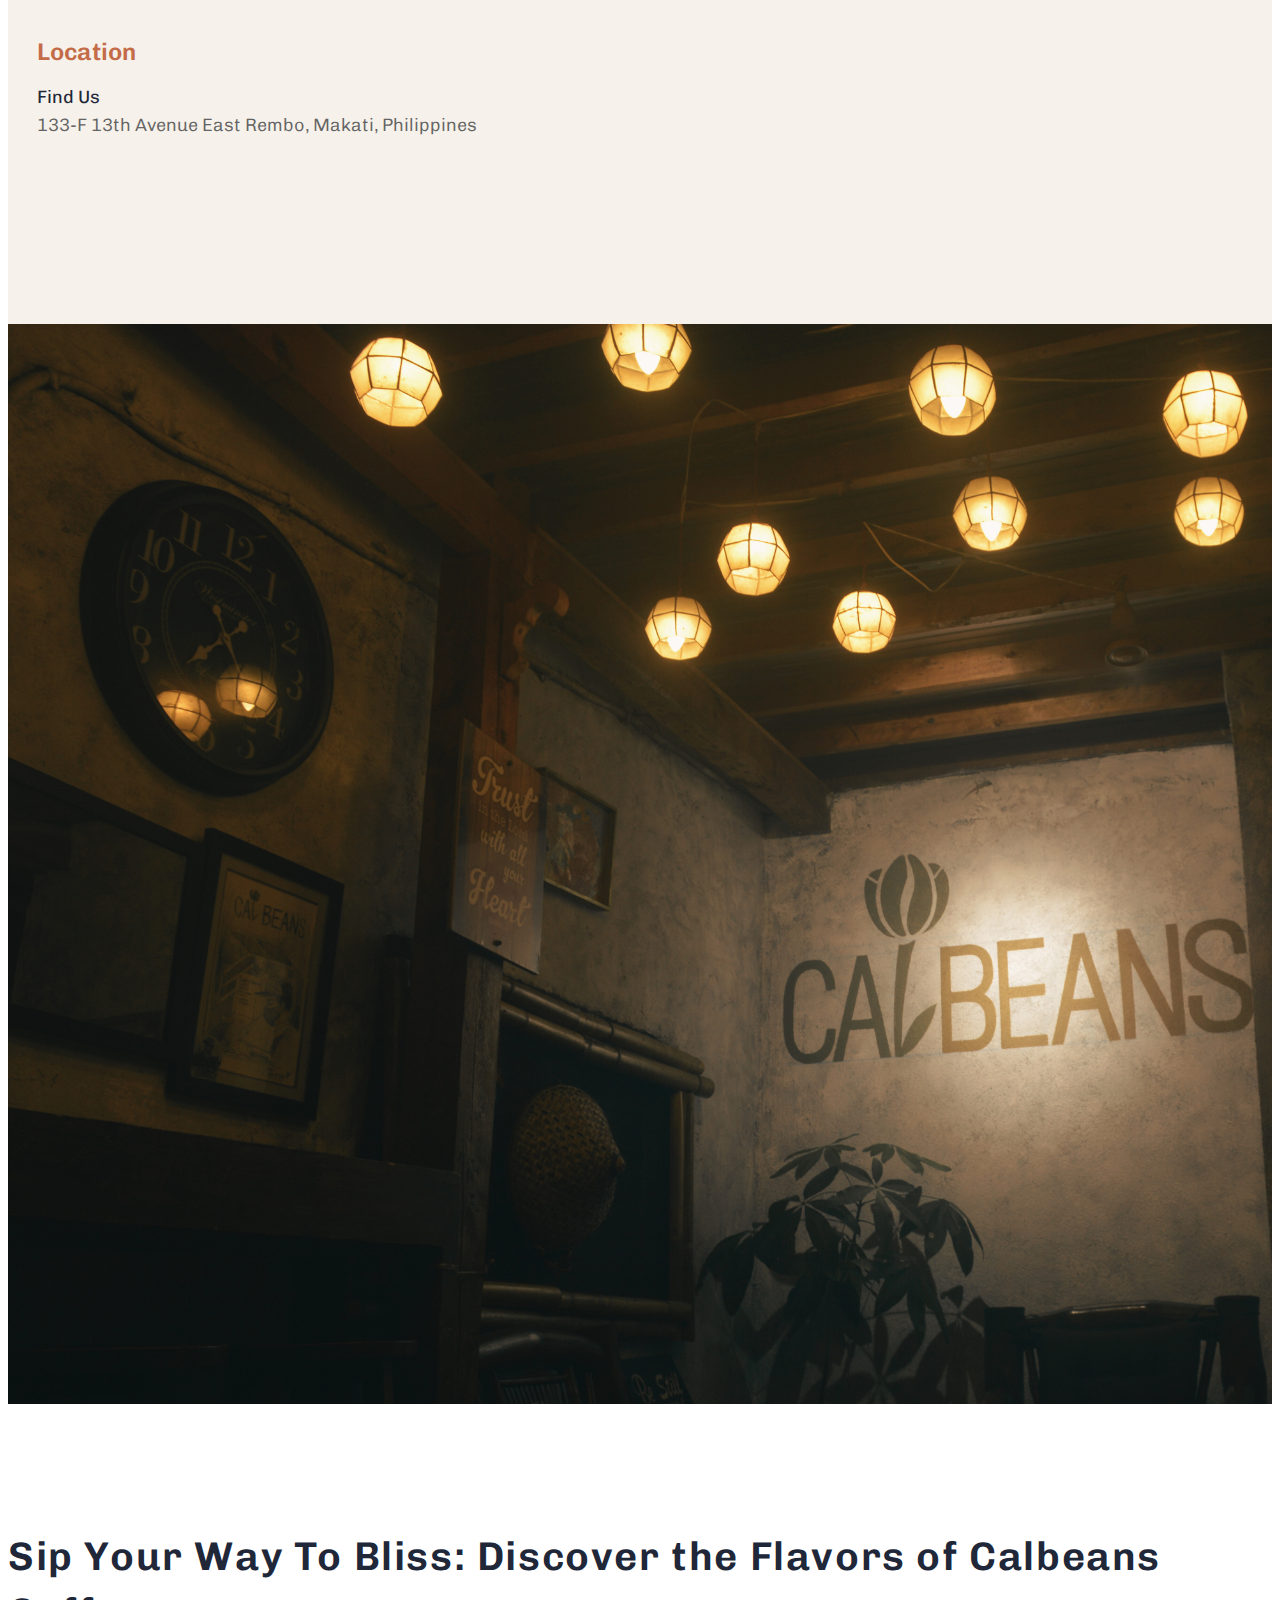
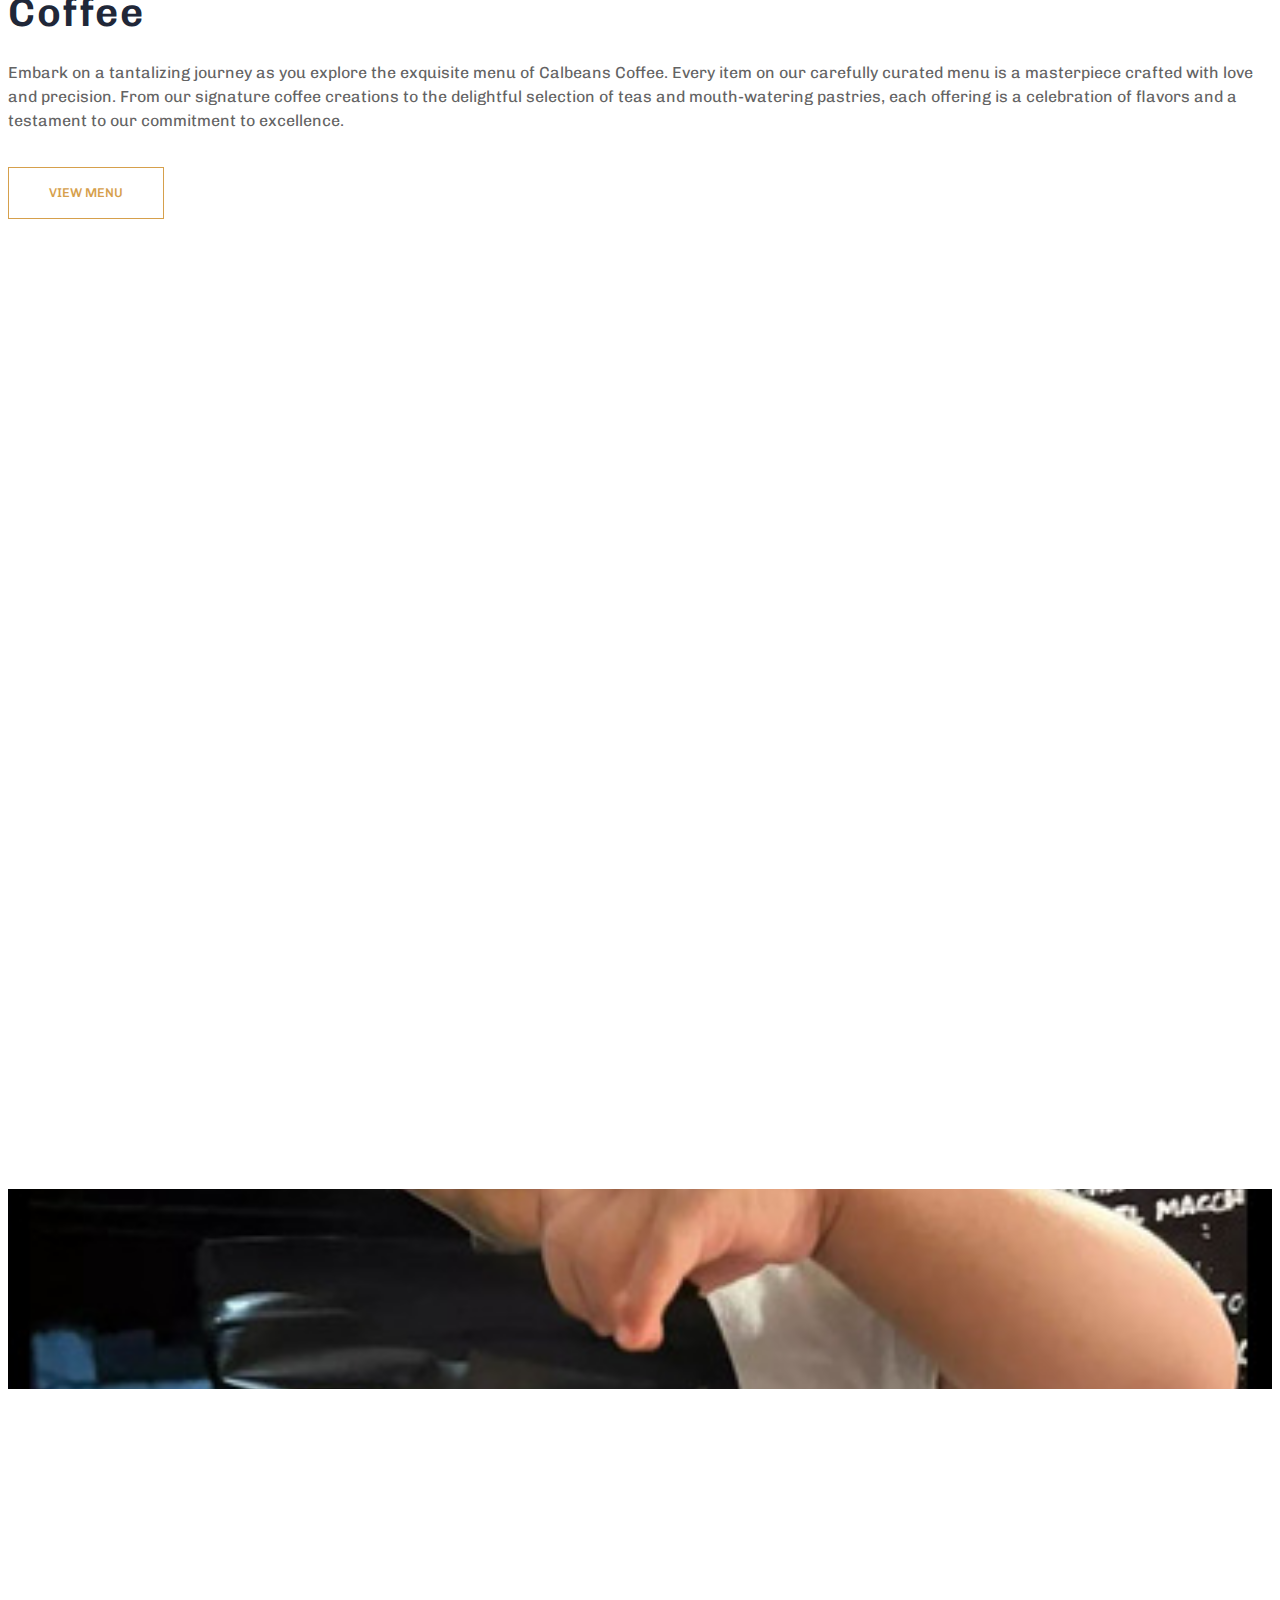
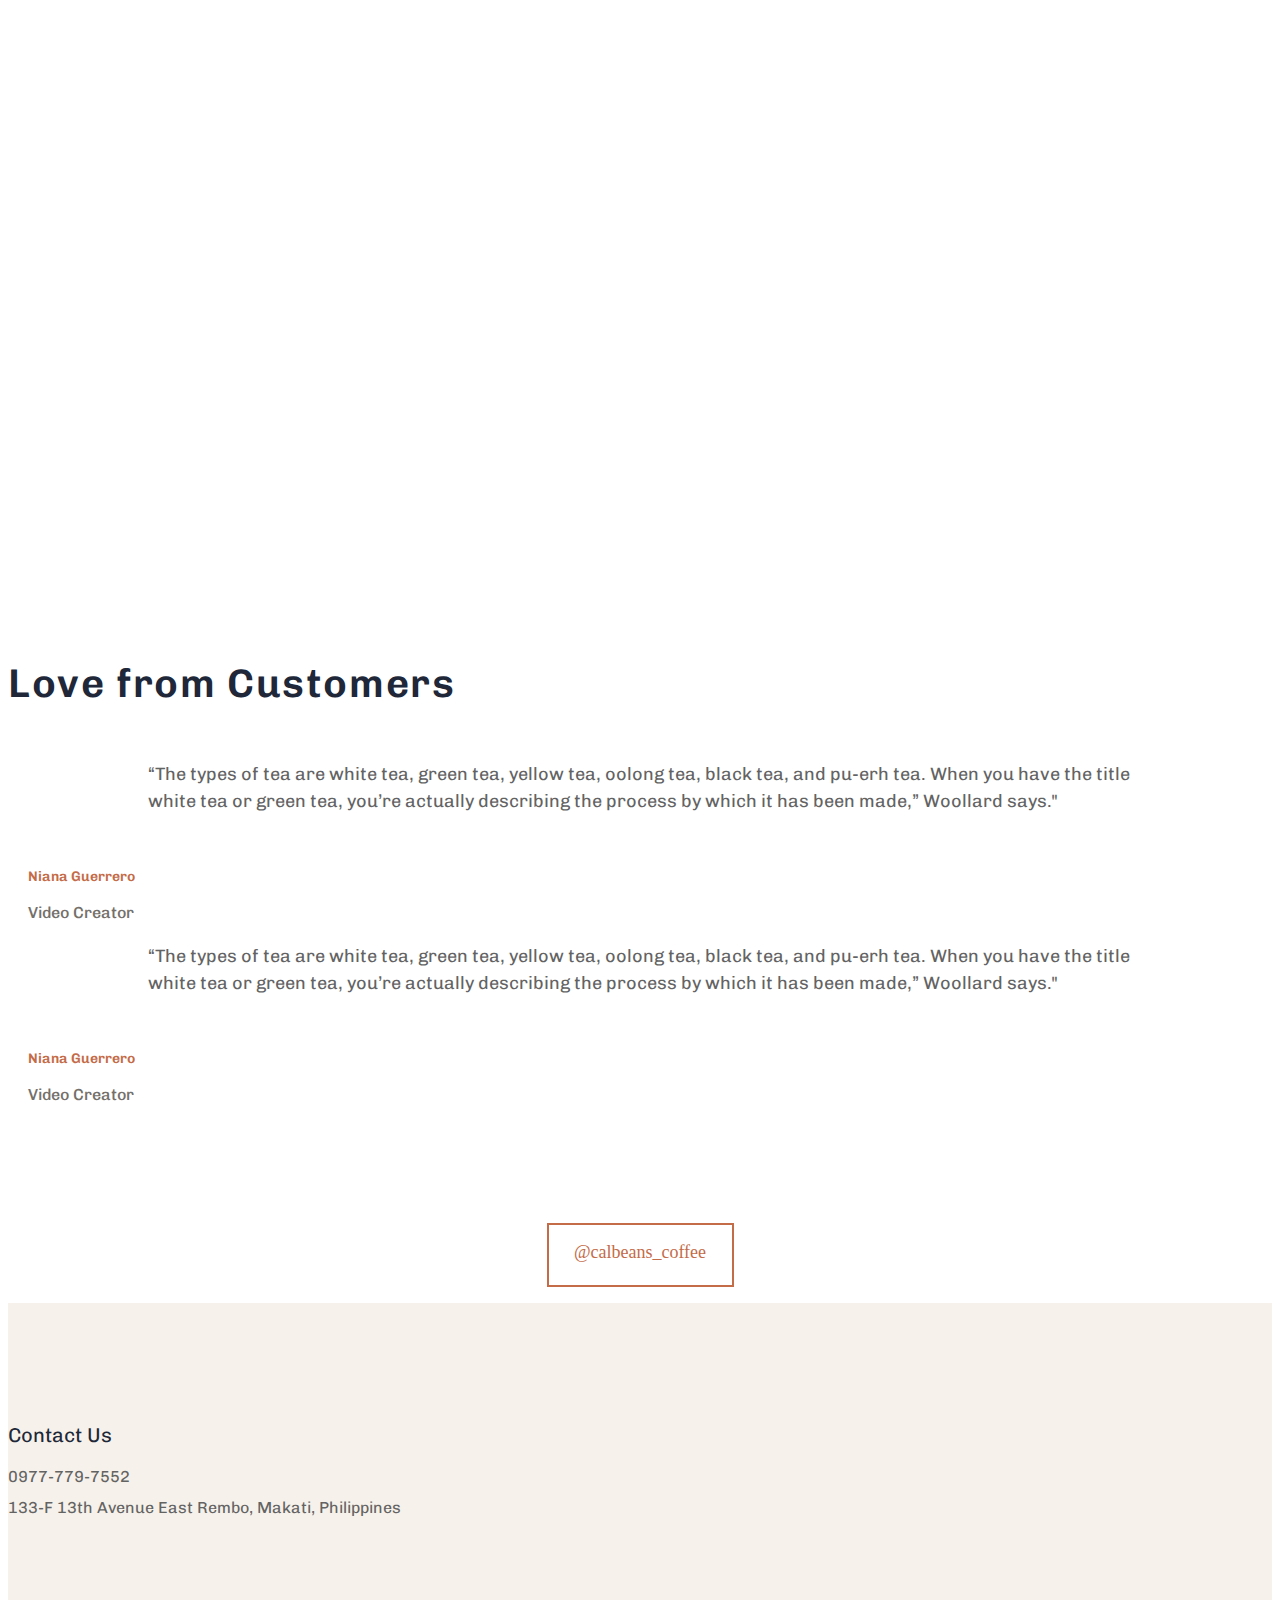
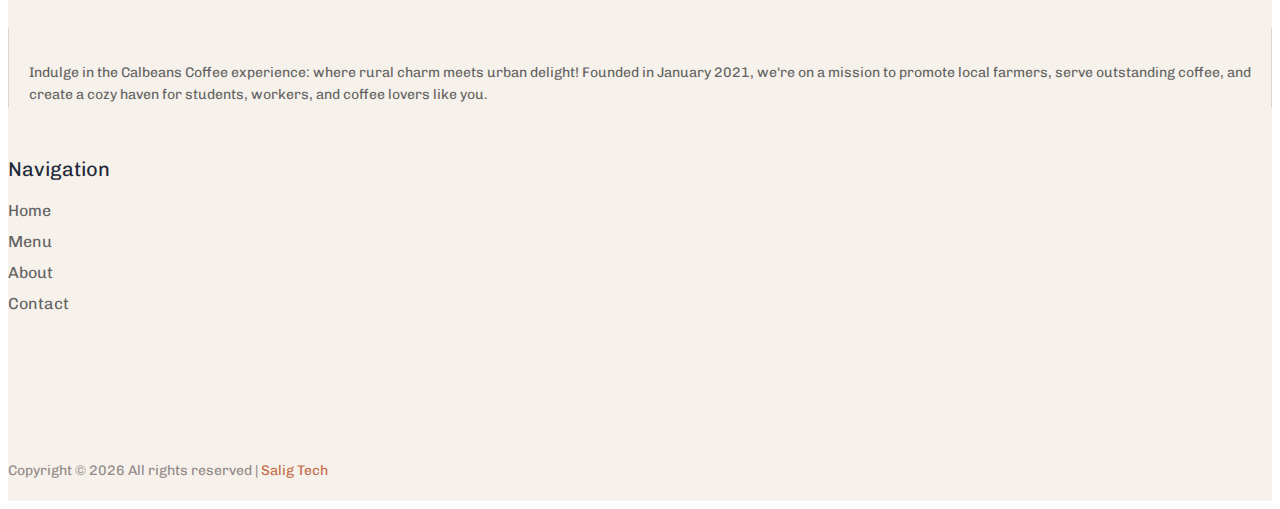
==== commit 50e23e60: "edit buttons + header texts in menu" ====
--- a/index.html
+++ b/index.html
@@ -126,7 +126,7 @@
                       <a href="menu.html">Menu</a>
                     </li>
                     <li class="click-menu">
-                      <a href="events.html">Events</a>
+                      <a href="about.html">About Us</a>
                     </li>
                     <li class="click-menu">
                       <a href="contact.html">Contact us</a>
@@ -174,7 +174,7 @@
                       Unwind, Indulge, and Create Memories at Calbeans Coffee,
                       Your Cozy Tambayan.
                     </p>
-                    <a href="#" class="btn_1 hero-btn">Our Menu</a>
+                    <a href="menu.html" class="btn_1 hero-btn">Our Menu</a>
                   </div>
                 </div>
               </div>
@@ -203,9 +203,13 @@
                     Rembo, Makati, we have quickly become the beloved "tambayan"
                     for students, workers, and coffee enthusiasts alike.
                   </p>
-                  <div class="singneture mt-40">
+
+                  <a href="about.html" class="genric-btn primary e-large mt-40"
+                    >ABOUT US</a
+                  >
+                  <!-- <div class="singneture mt-40">
                     <img src="assets/img/gallery/singneture.png" alt="" />
-                  </div>
+                  </div> -->
                 </div>
               </div>
             </div>
@@ -400,11 +404,15 @@
                       class="testimonial-founder d-flex align-items-center justify-content-center"
                     >
                       <div class="founder-img">
-                        <img src="assets/img/gallery/founder-img.png" alt="" />
+                        <img
+                          src="assets/img/gallery/testimonials-icon.png"
+                          width="67px"
+                          alt=""
+                        />
                       </div>
                       <div class="founder-text">
-                        <span>Poppa Cherry</span>
-                        <p>Designer at Colorlib</p>
+                        <span>Niana Guerrero</span>
+                        <p>Video Creator</p>
                       </div>
                     </div>
                   </div>
@@ -425,11 +433,15 @@
                       class="testimonial-founder d-flex align-items-center justify-content-center"
                     >
                       <div class="founder-img">
-                        <img src="assets/img/gallery/founder-img.png" alt="" />
+                        <img
+                          src="assets/img/gallery/testimonials-icon.png"
+                          width="67px"
+                          alt=""
+                        />
                       </div>
                       <div class="founder-text">
-                        <span>Poppa Cherry</span>
-                        <p>Designer at Colorlib</p>
+                        <span>Niana Guerrero</span>
+                        <p>Video Creator</p>
                       </div>
                     </div>
                   </div>
@@ -650,11 +662,8 @@
                   <ul>
                     <li><a href="index.html">Home</a></li>
                     <li><a href="menu.html">Menu</a></li>
-                    <li><a href="#">Event</a></li>
-                    <!-- TODO: Webpage does not exist -->
-                    <!-- <li><a href="gallery.html">Gallery</a></li> -->
-                    <li><a href="contact.html">Contacts</a></li>
-                    <!-- <li><a href="#">About Us</a></li> TODO: Webpage does not exist -->
+                    <li><a href="about.html">About</a></li>
+                    <li><a href="contact.html">Contact</a></li>
                   </ul>
                 </div>
               </section>
--- a/assets/css/style.css
+++ b/assets/css/style.css
@@ -2,10 +2,10 @@
 @import url("https://fonts.googleapis.com/css2?family=Chivo:wght@300;400;700;900&amp;family=Shippori+Mincho:wght@400;500;600;700;800&amp;display=swap");
 
 /* INSERT HEADER FONT HERE */
-@font-face {
+/* @font-face {
   font-family: "Ade";
   src: url("../fonts/Ade-Display.otf");
-}
+} */
 
 .gray-bg {
   background: #f1fbff;
@@ -863,7 +863,7 @@
   text-align: center;
   width: 300px;
   height: 100%;
-  background: var(--default-temp_color-202738);
+  background: var(--color-1);
   left: 0;
   z-index: 88;
   top: 0;
@@ -998,11 +998,11 @@
   margin: 11px 0 0;
 }
 .menu-footer {
-  padding-top: 100px;
+  padding-top: 50px;
   text-align: center;
 }
 .menu-footer p {
-  color: var(--default-temp_color-202738);
+  color: var(--default-temp_color-c3d4e4);
   font-weight: 300;
   font-size: 15px;
 }
@@ -1343,7 +1343,7 @@
   }
 }
 .about-area .support-caption .single-info .contents span {
-  font-family: "Shippori Mincho", serif;
+  font-family: "Chivo", "Shippori Mincho", sans-serif;
   color: var(--default-temp_color-636363);
   font-size: 18px;
   font-weight: 300;
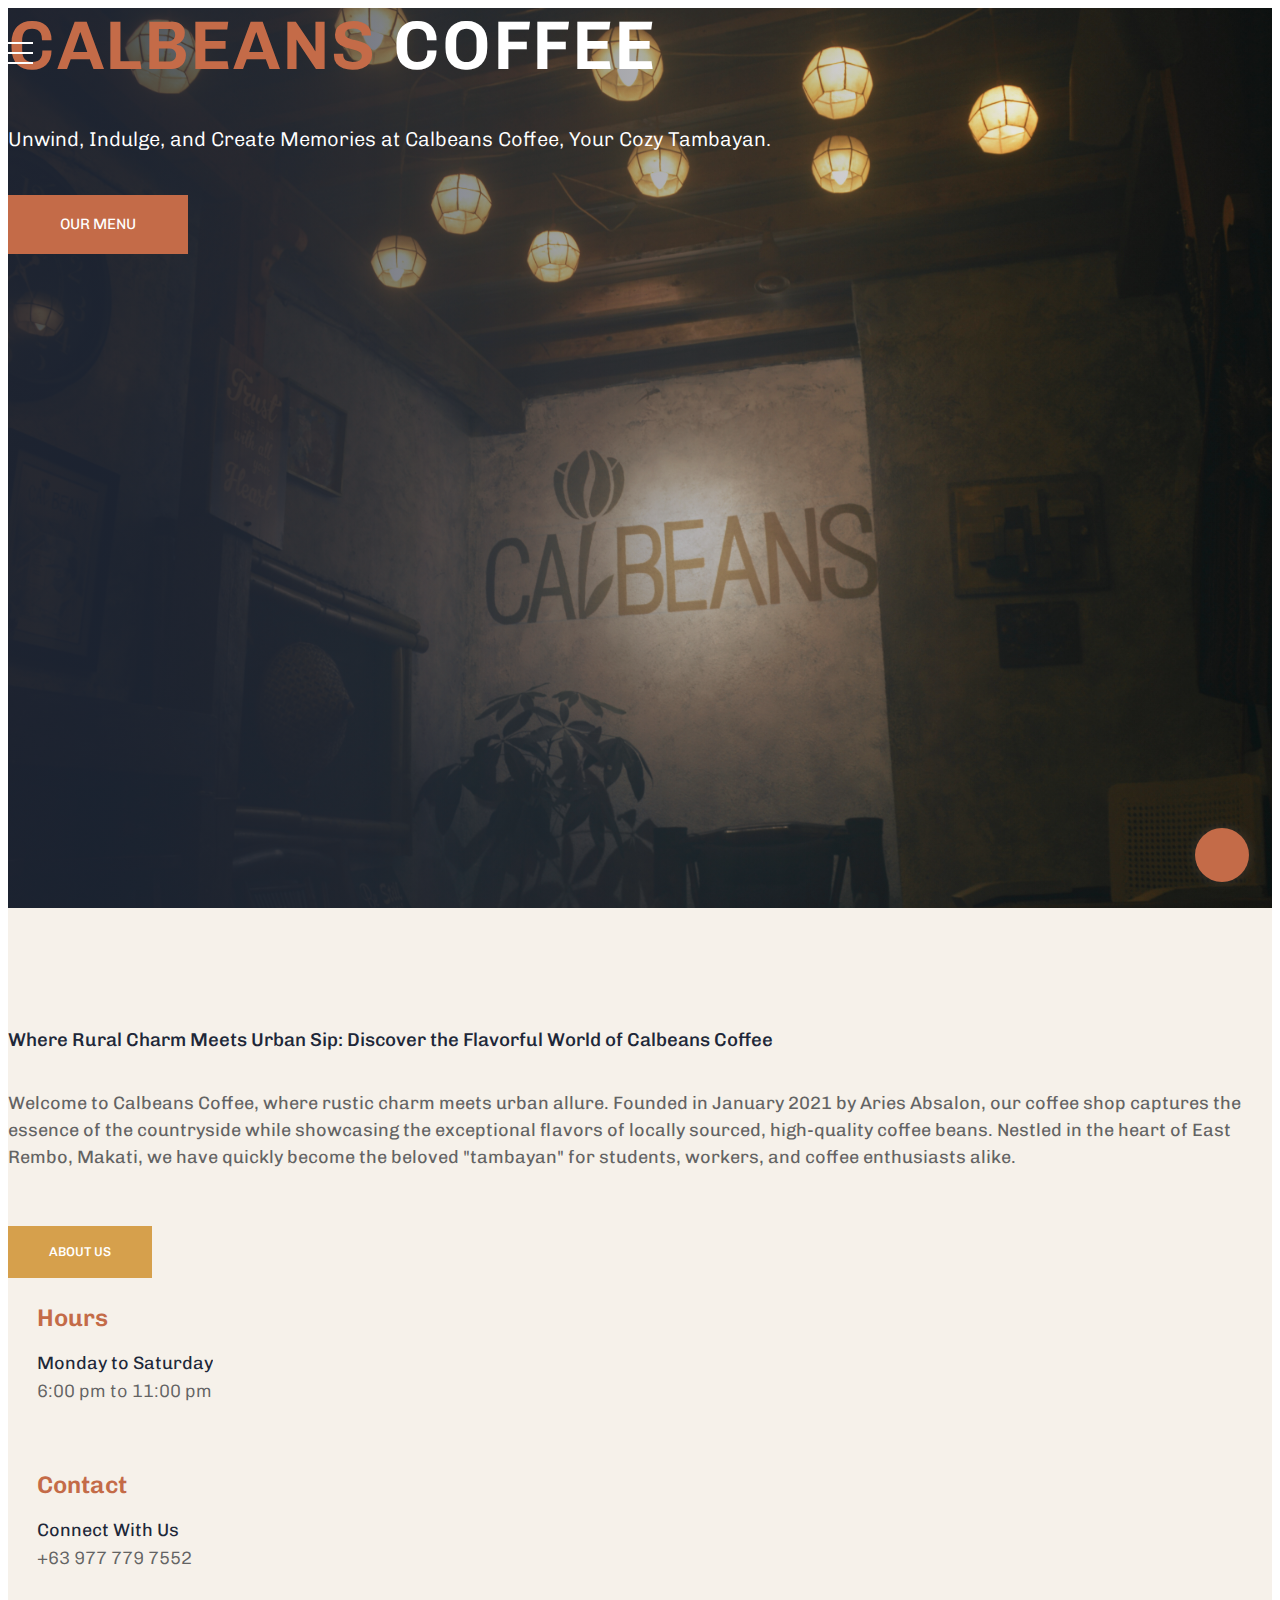
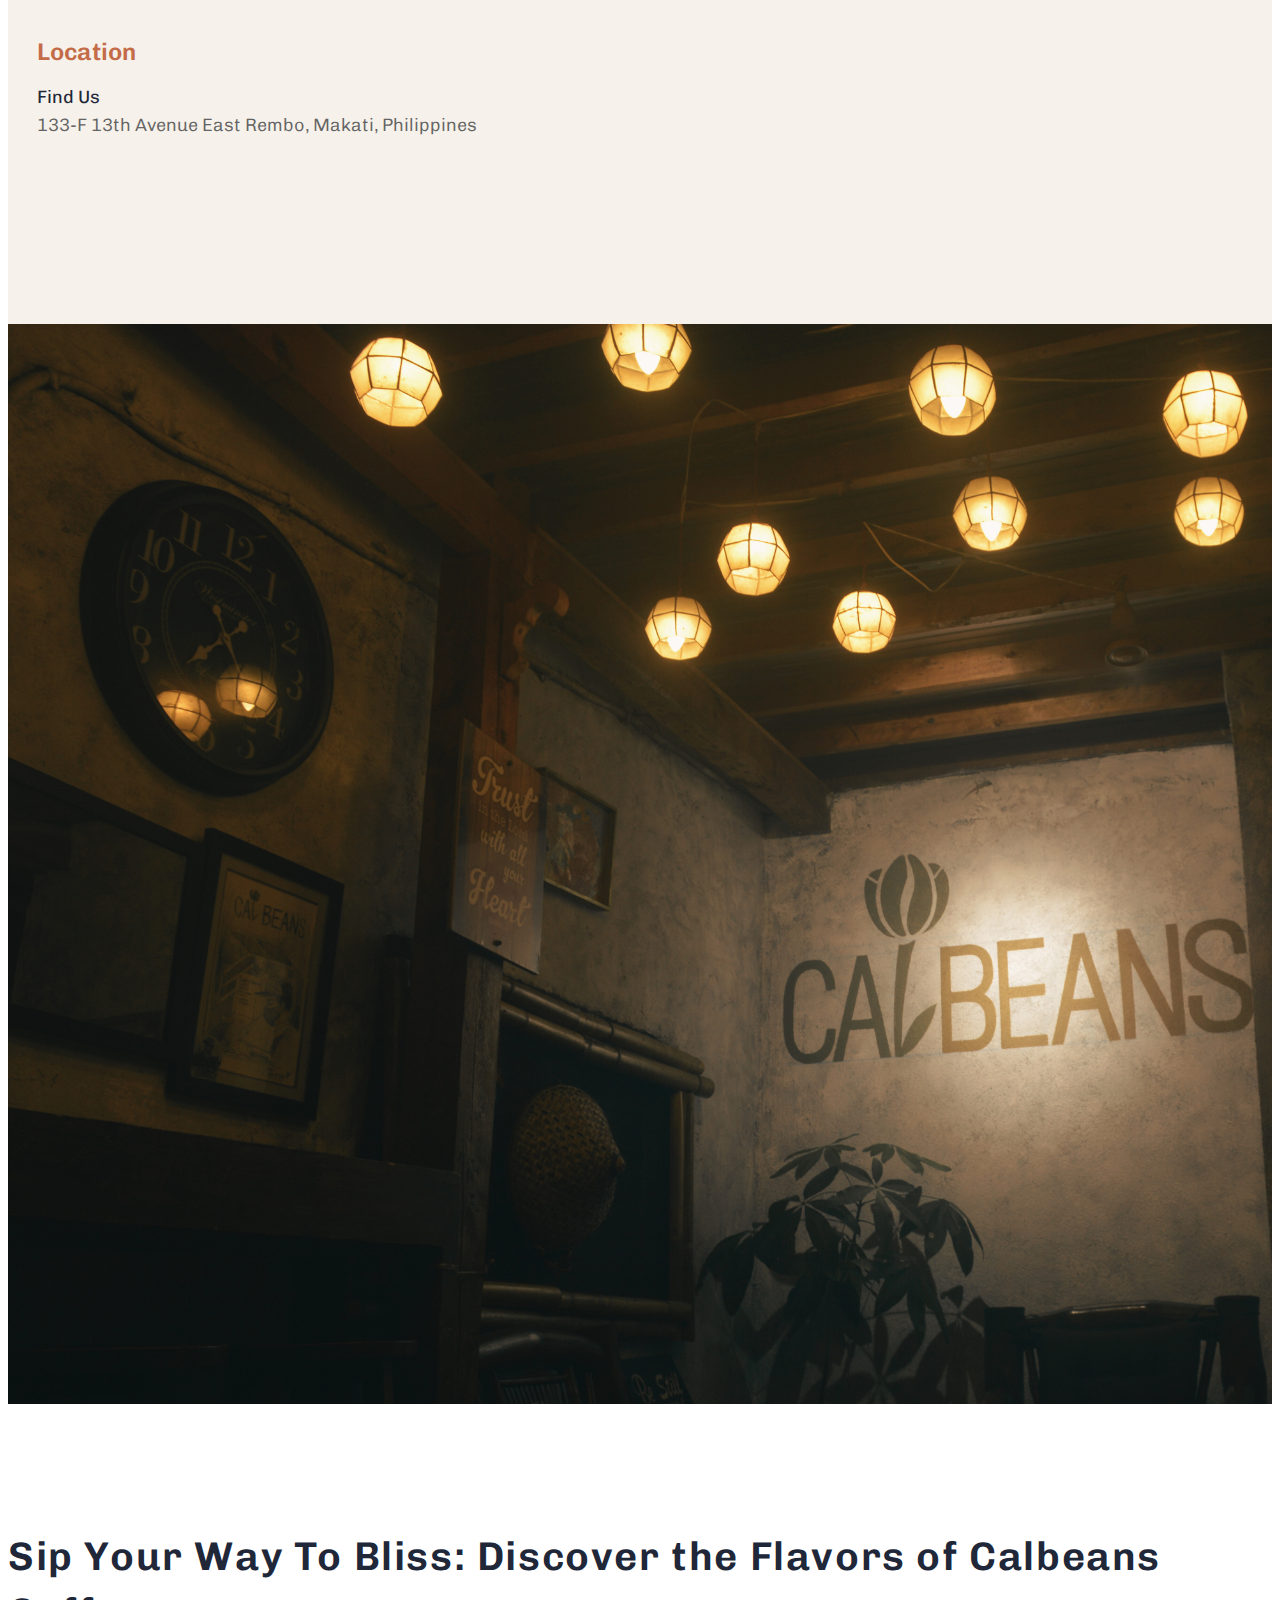
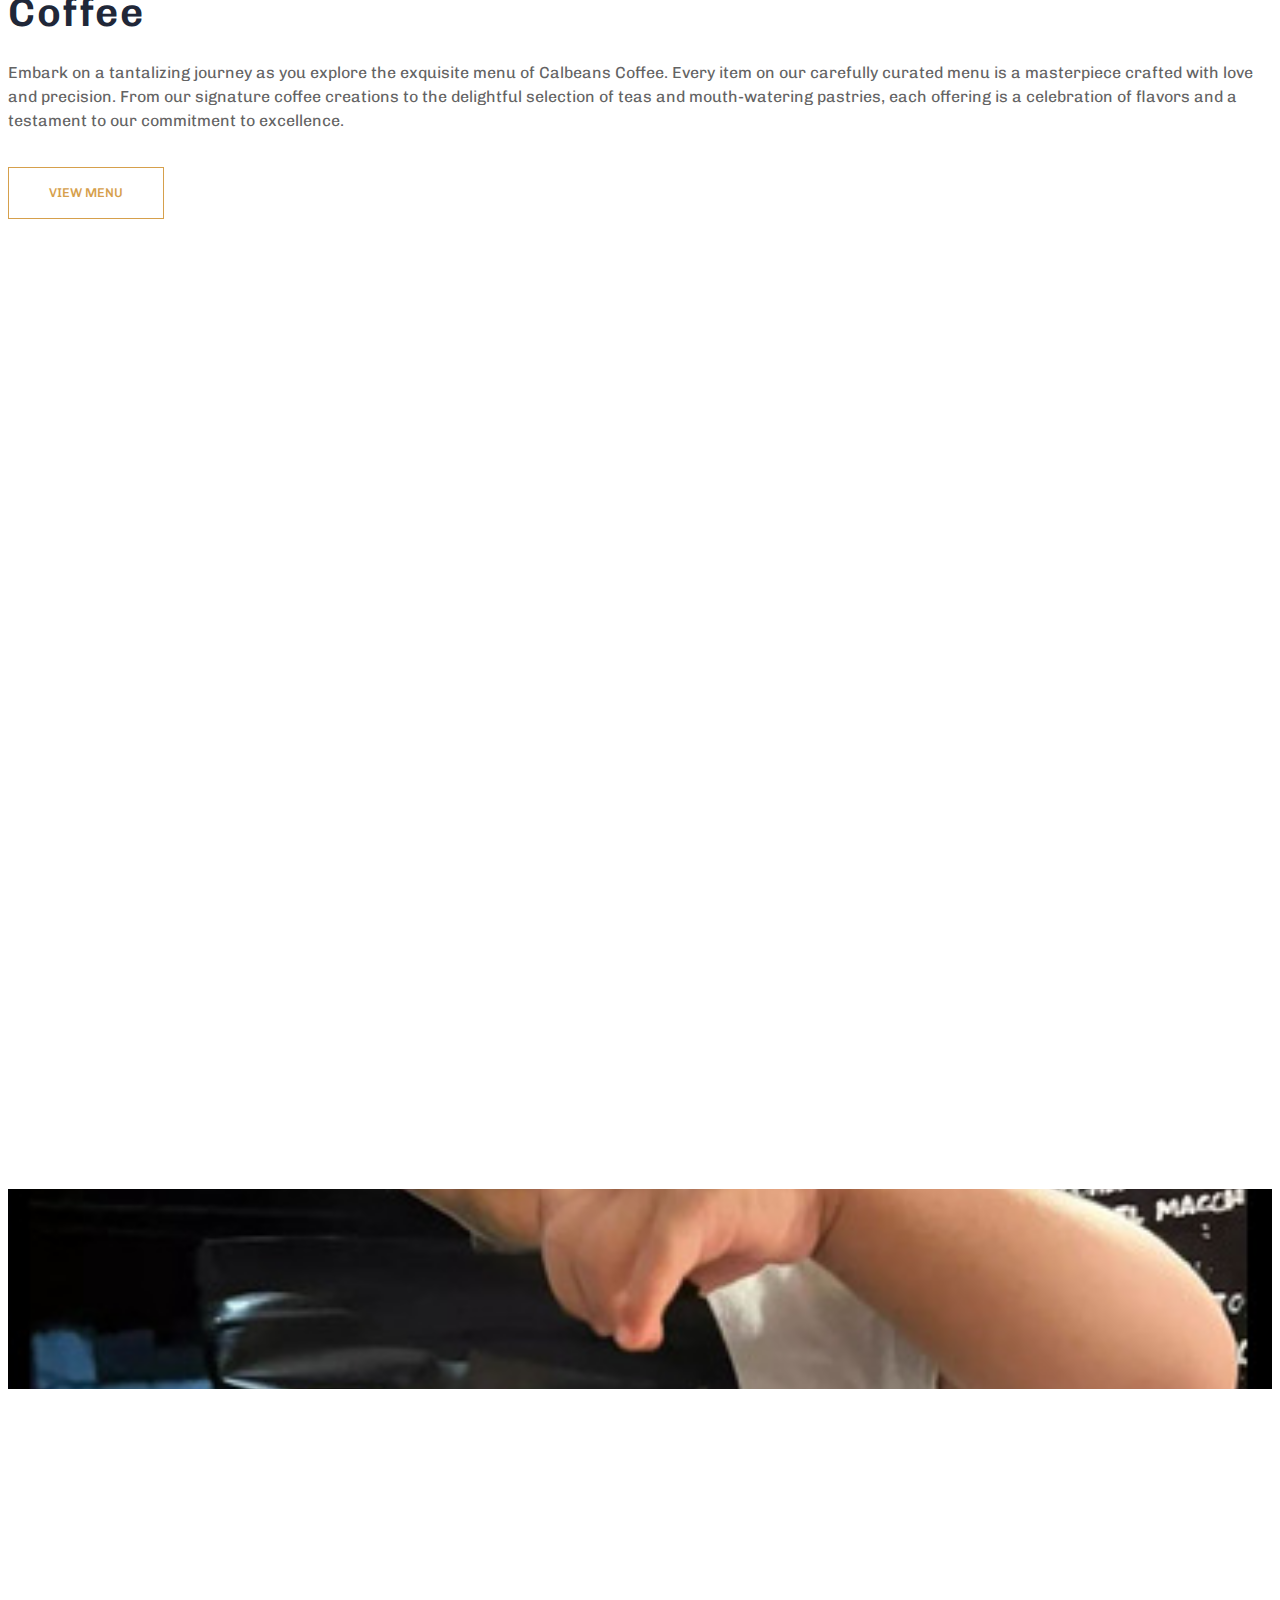
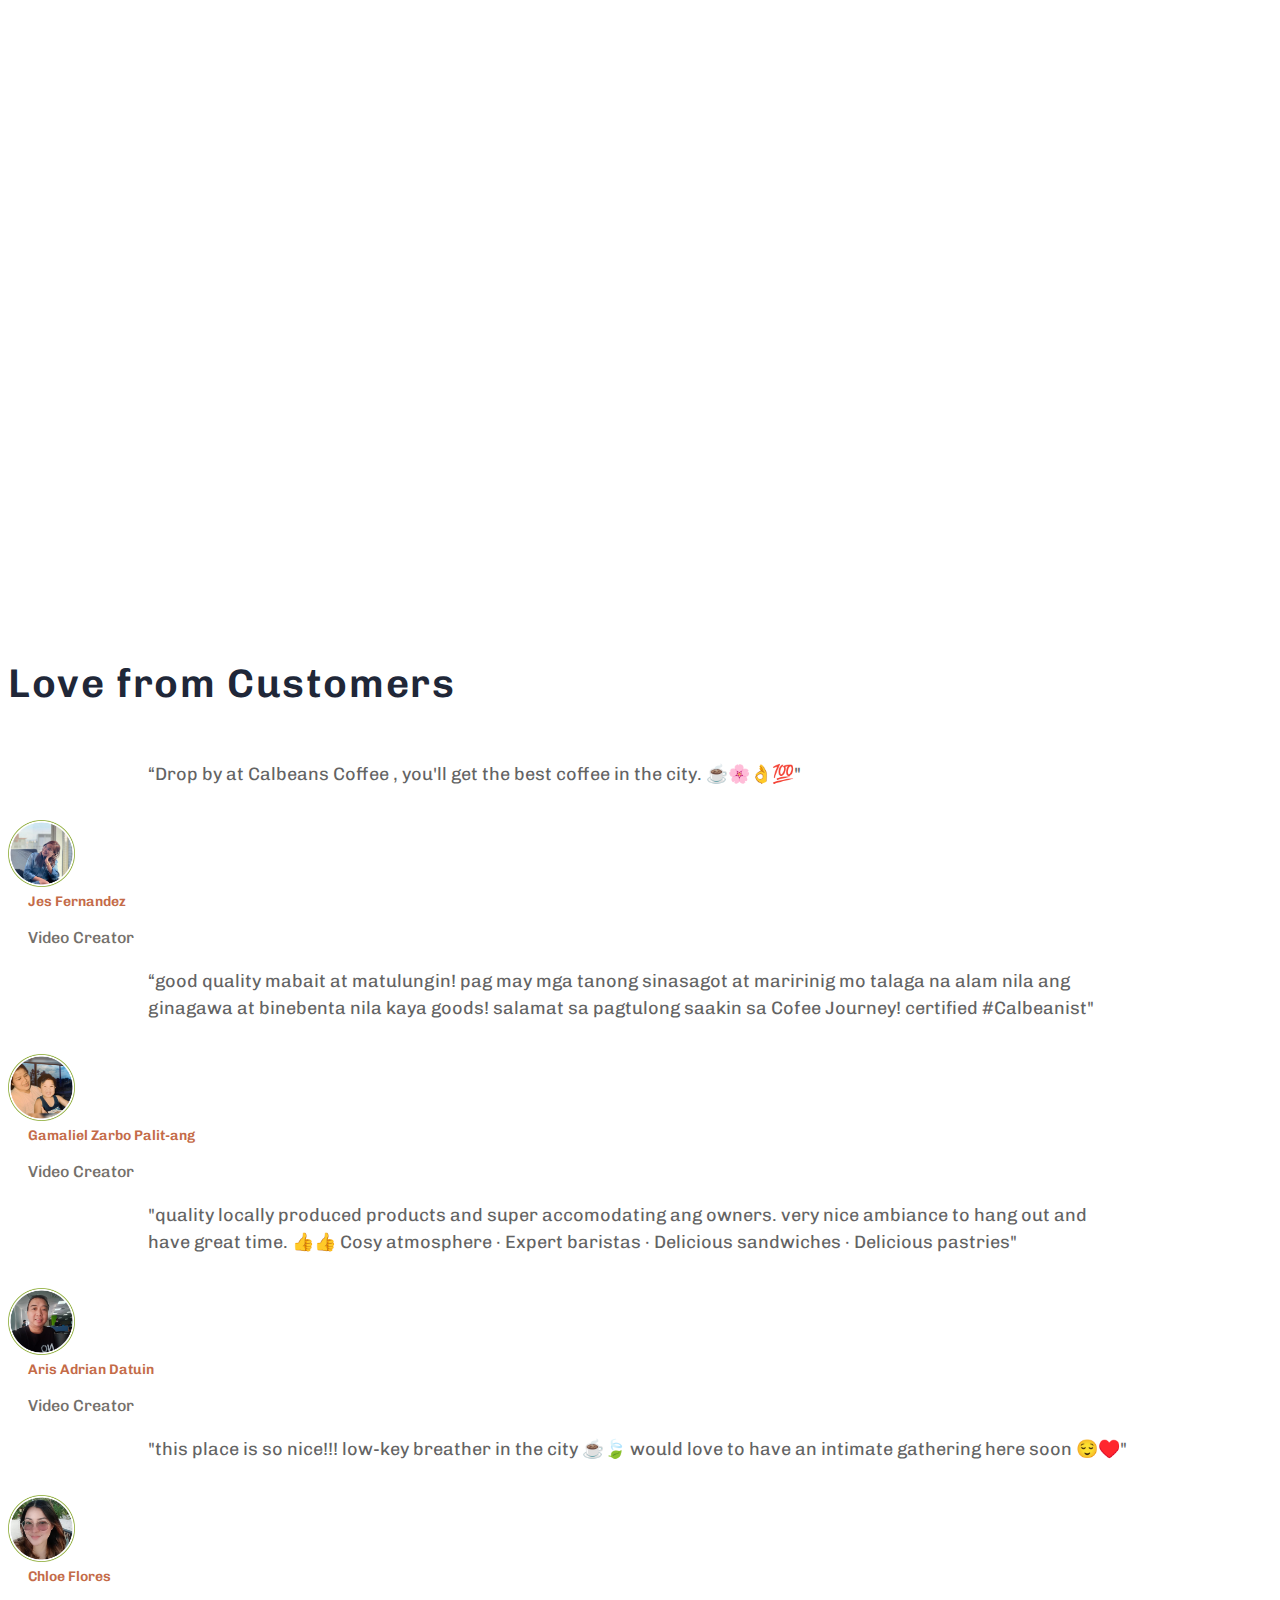
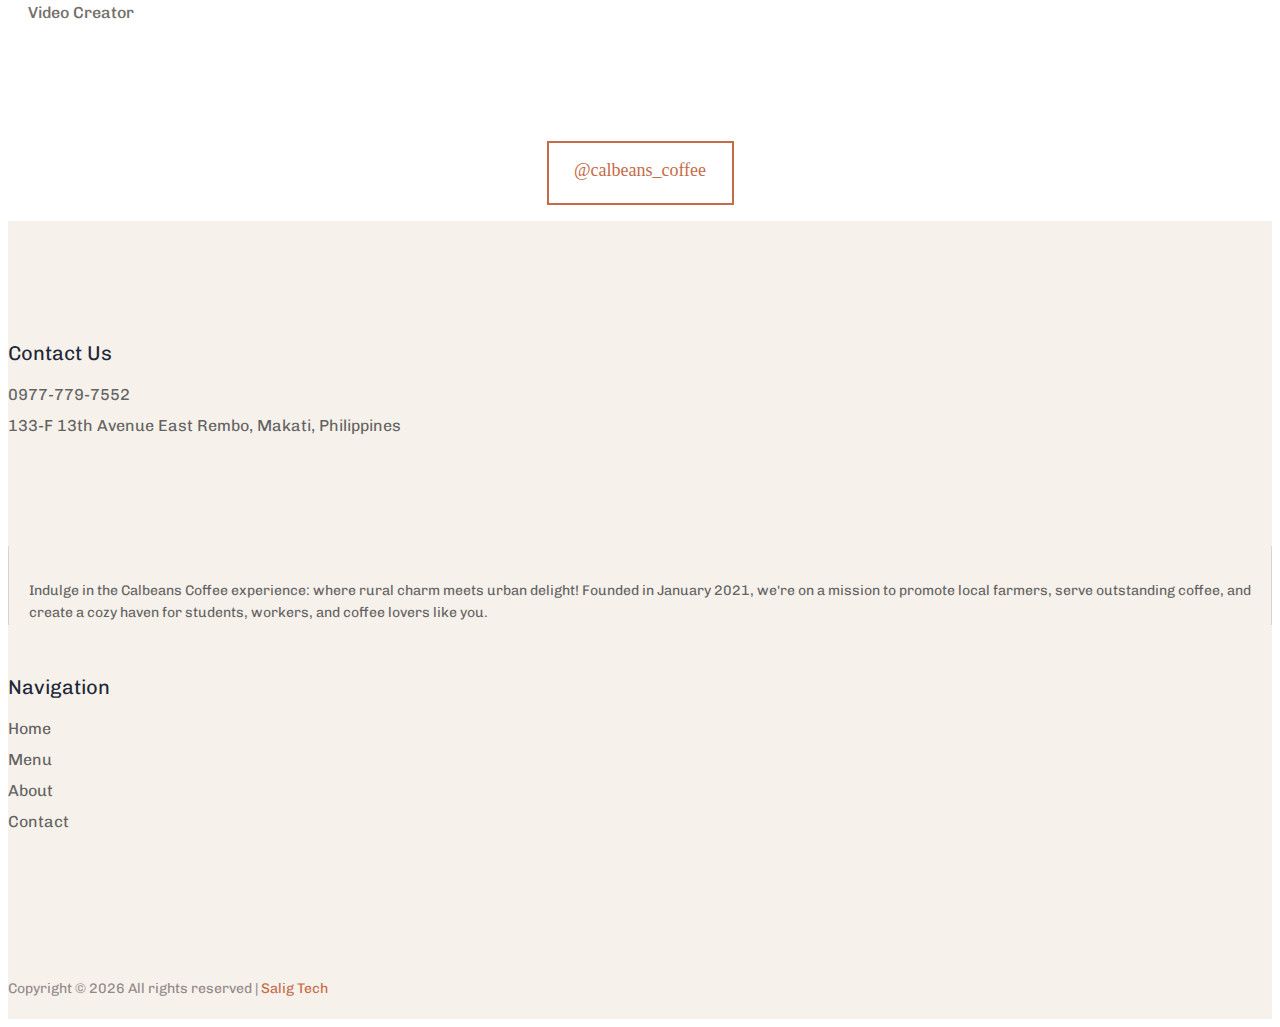
==== commit 4281ffd9: "Merge branch 'master' of https://github.com/salig-dev/calbeans" ====
--- a/index.html
+++ b/index.html
@@ -393,10 +393,8 @@
                   <div class="testimonial-caption">
                     <div class="testimonial-top-cap">
                       <p>
-                        “The types of tea are white tea, green tea, yellow tea,
-                        oolong tea, black tea, and pu-erh tea. When you have the
-                        title white tea or green tea, you’re actually describing
-                        the process by which it has been made,” Woollard says."
+                        “Drop by at Calbeans Coffee , you'll get 
+                        the best coffee in the city. ☕🌸👌💯"
                       </p>
                     </div>
 
@@ -405,13 +403,13 @@
                     >
                       <div class="founder-img">
                         <img
-                          src="assets/img/gallery/testimonials-icon.png"
+                          src="assets/img/gallery/JESFERNANDEZ_TESTIMONIAL.png"
                           width="67px"
                           alt=""
                         />
                       </div>
                       <div class="founder-text">
-                        <span>Niana Guerrero</span>
+                        <span>Jes Fernandez </span>
                         <p>Video Creator</p>
                       </div>
                     </div>
@@ -422,10 +420,9 @@
                   <div class="testimonial-caption">
                     <div class="testimonial-top-cap">
                       <p>
-                        “The types of tea are white tea, green tea, yellow tea,
-                        oolong tea, black tea, and pu-erh tea. When you have the
-                        title white tea or green tea, you’re actually describing
-                        the process by which it has been made,” Woollard says."
+                        “good quality mabait at matulungin! pag may mga tanong sinasagot at maririnig mo 
+                        talaga na alam nila ang ginagawa at binebenta nila kaya goods! salamat sa pagtulong 
+                        saakin sa Cofee Journey! certified #Calbeanist"
                       </p>
                     </div>
 
@@ -434,13 +431,72 @@
                     >
                       <div class="founder-img">
                         <img
-                          src="assets/img/gallery/testimonials-icon.png"
+                          src="assets/img/gallery/GAMALIEL_TESTIMONIAL (2).png"
                           width="67px"
                           alt=""
                         />
                       </div>
                       <div class="founder-text">
-                        <span>Niana Guerrero</span>
+                        <span>Gamaliel Zarbo Palit-ang</span>
+                        <p>Video Creator</p>
+                      </div>
+                    </div>
+                  </div>
+                </div>
+                <div class="single-testimonial text-center">
+                  <div class="testimonial-caption">
+                    <div class="testimonial-top-cap">
+                      <p>
+                       "quality locally produced products and super accomodating ang owners. 
+                       very nice ambiance to hang out and have great time. 👍👍
+                       Cosy atmosphere
+                        ·
+                       Expert baristas
+                       ·
+                       Delicious sandwiches
+                       ·
+                       Delicious pastries"
+                      </p>
+                    </div>
+
+                    <div
+                      class="testimonial-founder d-flex align-items-center justify-content-center"
+                    >
+                      <div class="founder-img">
+                        <img
+                          src="assets/img/gallery/ARIS_TESTIMONIAL.png"
+                          width="67px"
+                          alt=""
+                        />
+                      </div>
+                      <div class="founder-text">
+                        <span>Aris Adrian Datuin</span>
+                        <p>Video Creator</p>
+                      </div>
+                    </div>
+                  </div>
+                </div>
+                <div class="single-testimonial text-center">
+                  <div class="testimonial-caption">
+                    <div class="testimonial-top-cap">
+                      <p>
+                       "this place is so nice!!! low-key breather in the city 
+                       ☕🍃 would love to have an intimate gathering here soon 😌♥️"
+                      </p>
+                    </div>
+
+                    <div
+                      class="testimonial-founder d-flex align-items-center justify-content-center"
+                    >
+                      <div class="founder-img">
+                        <img
+                          src="assets/img/gallery/FLORES_TESTIMONIAL.png"
+                          width="67px"
+                          alt=""
+                        />
+                      </div>
+                      <div class="founder-text">
+                        <span>Chloe Flores </span>
                         <p>Video Creator</p>
                       </div>
                     </div>
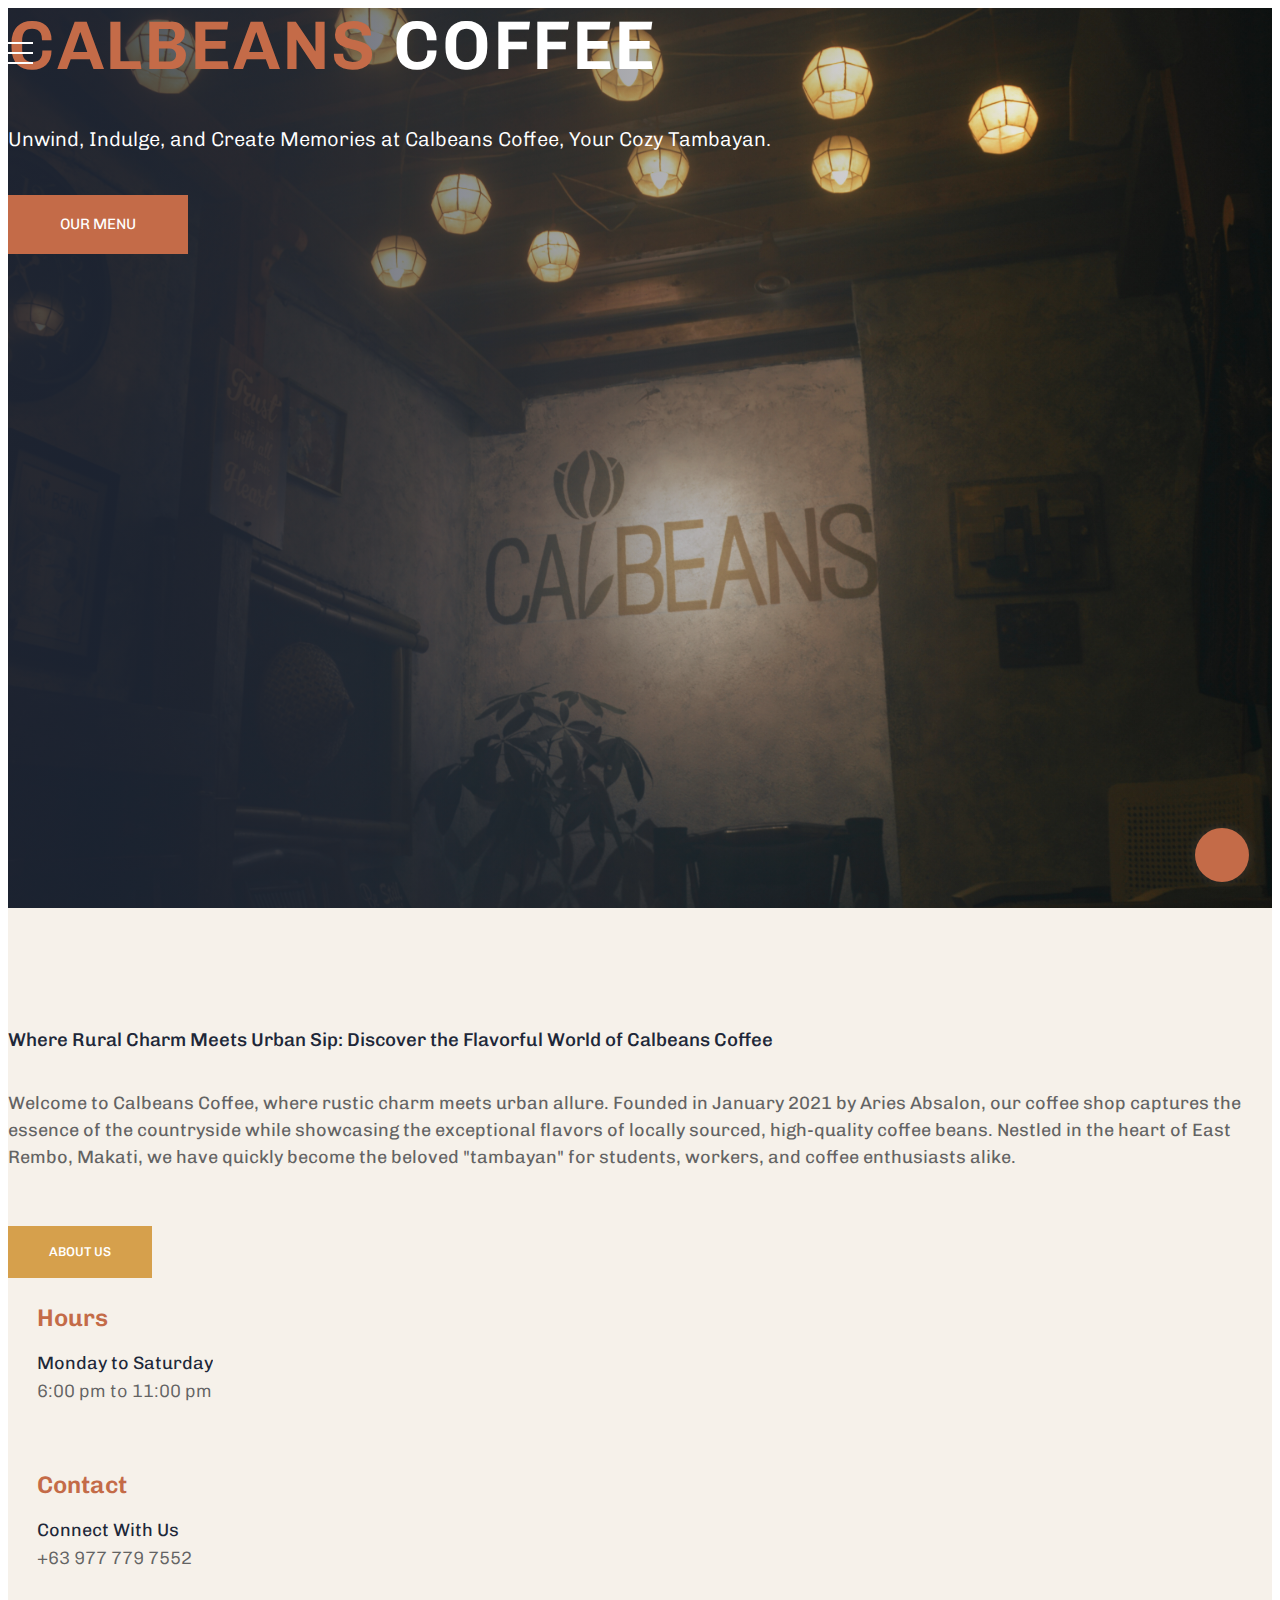
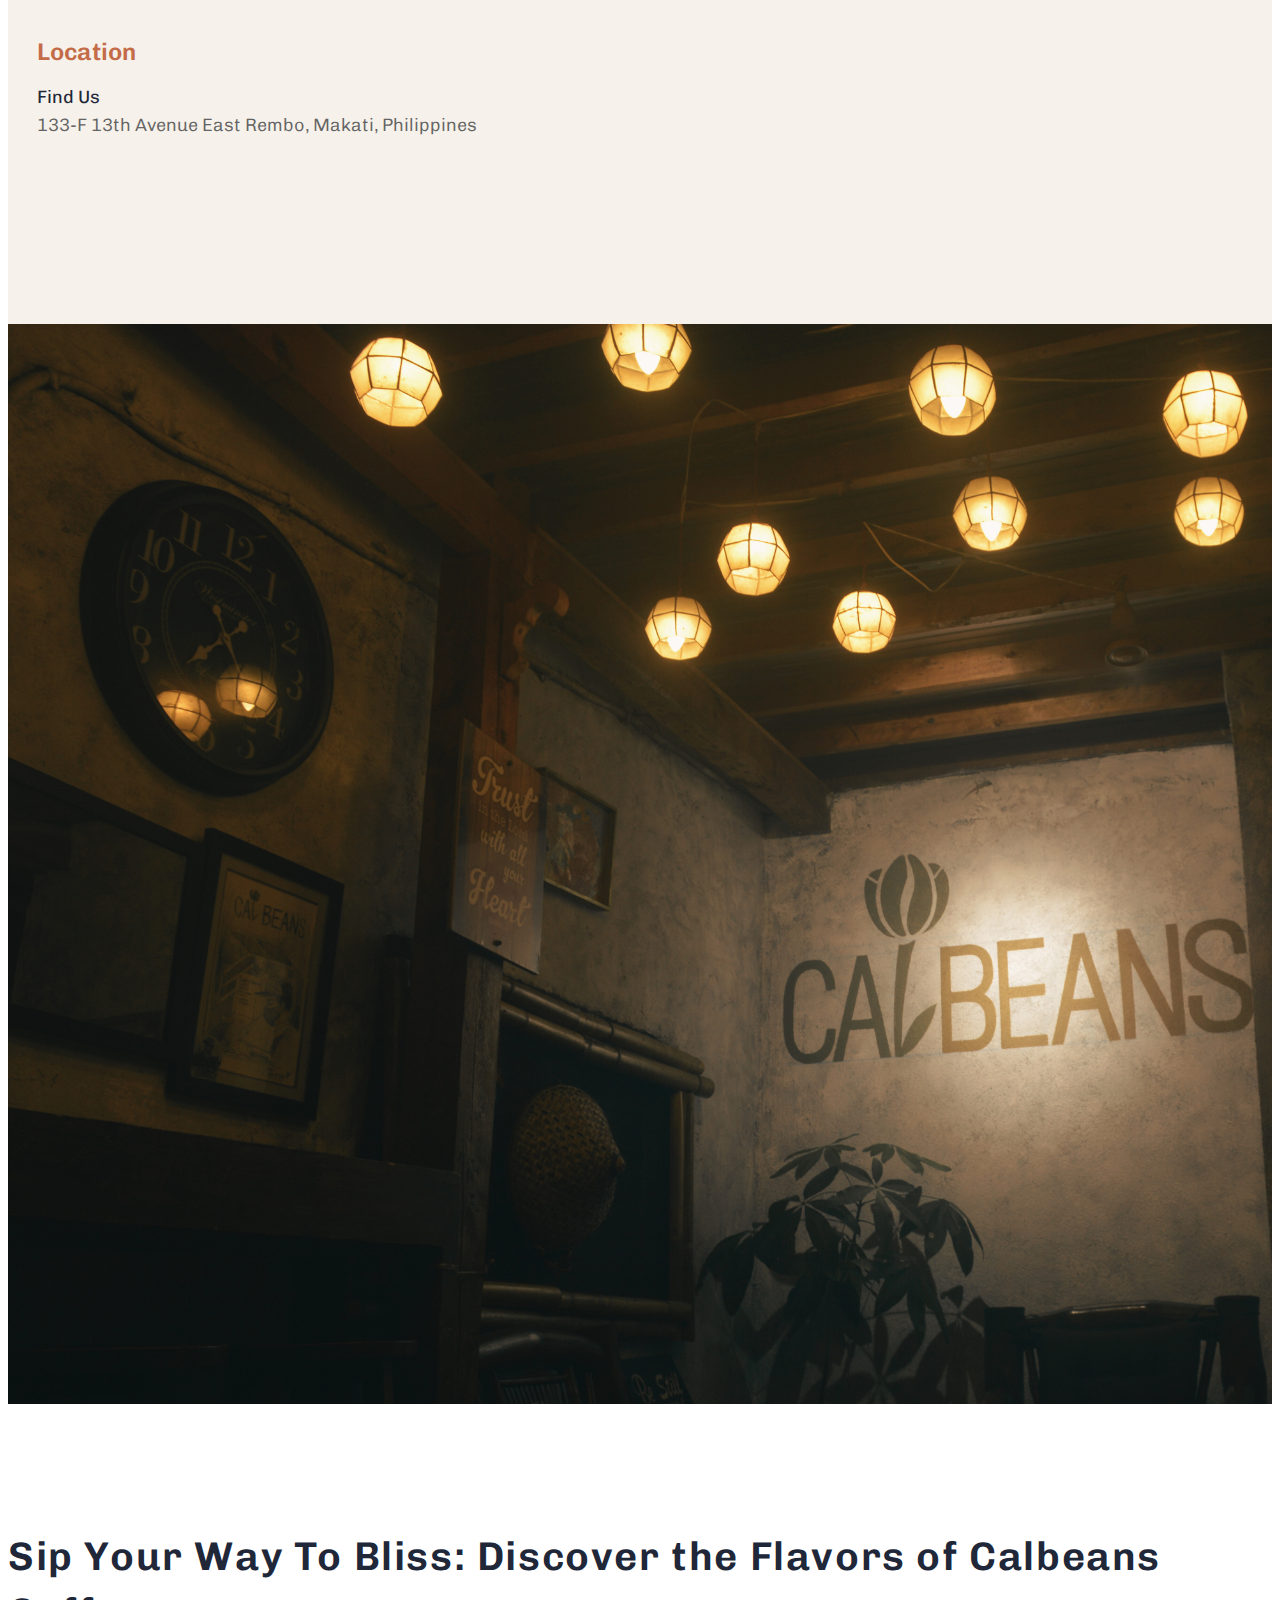
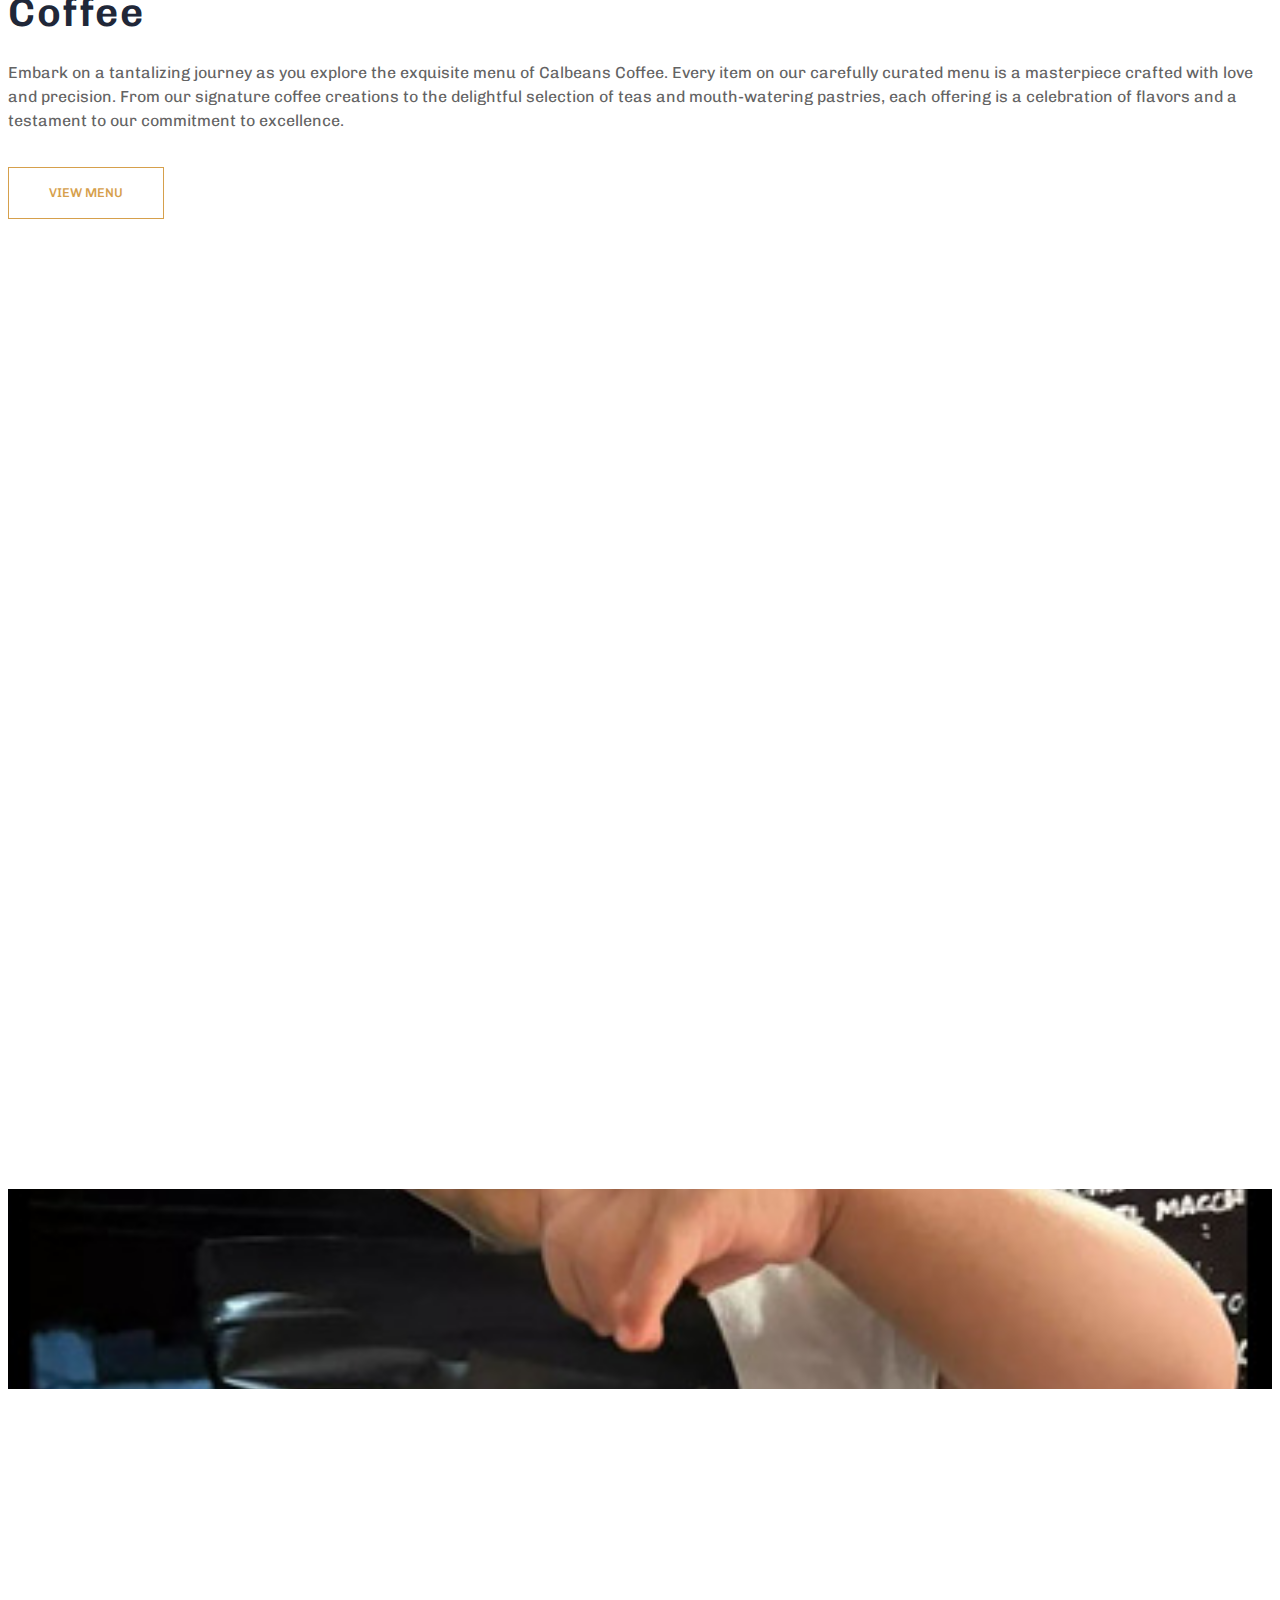
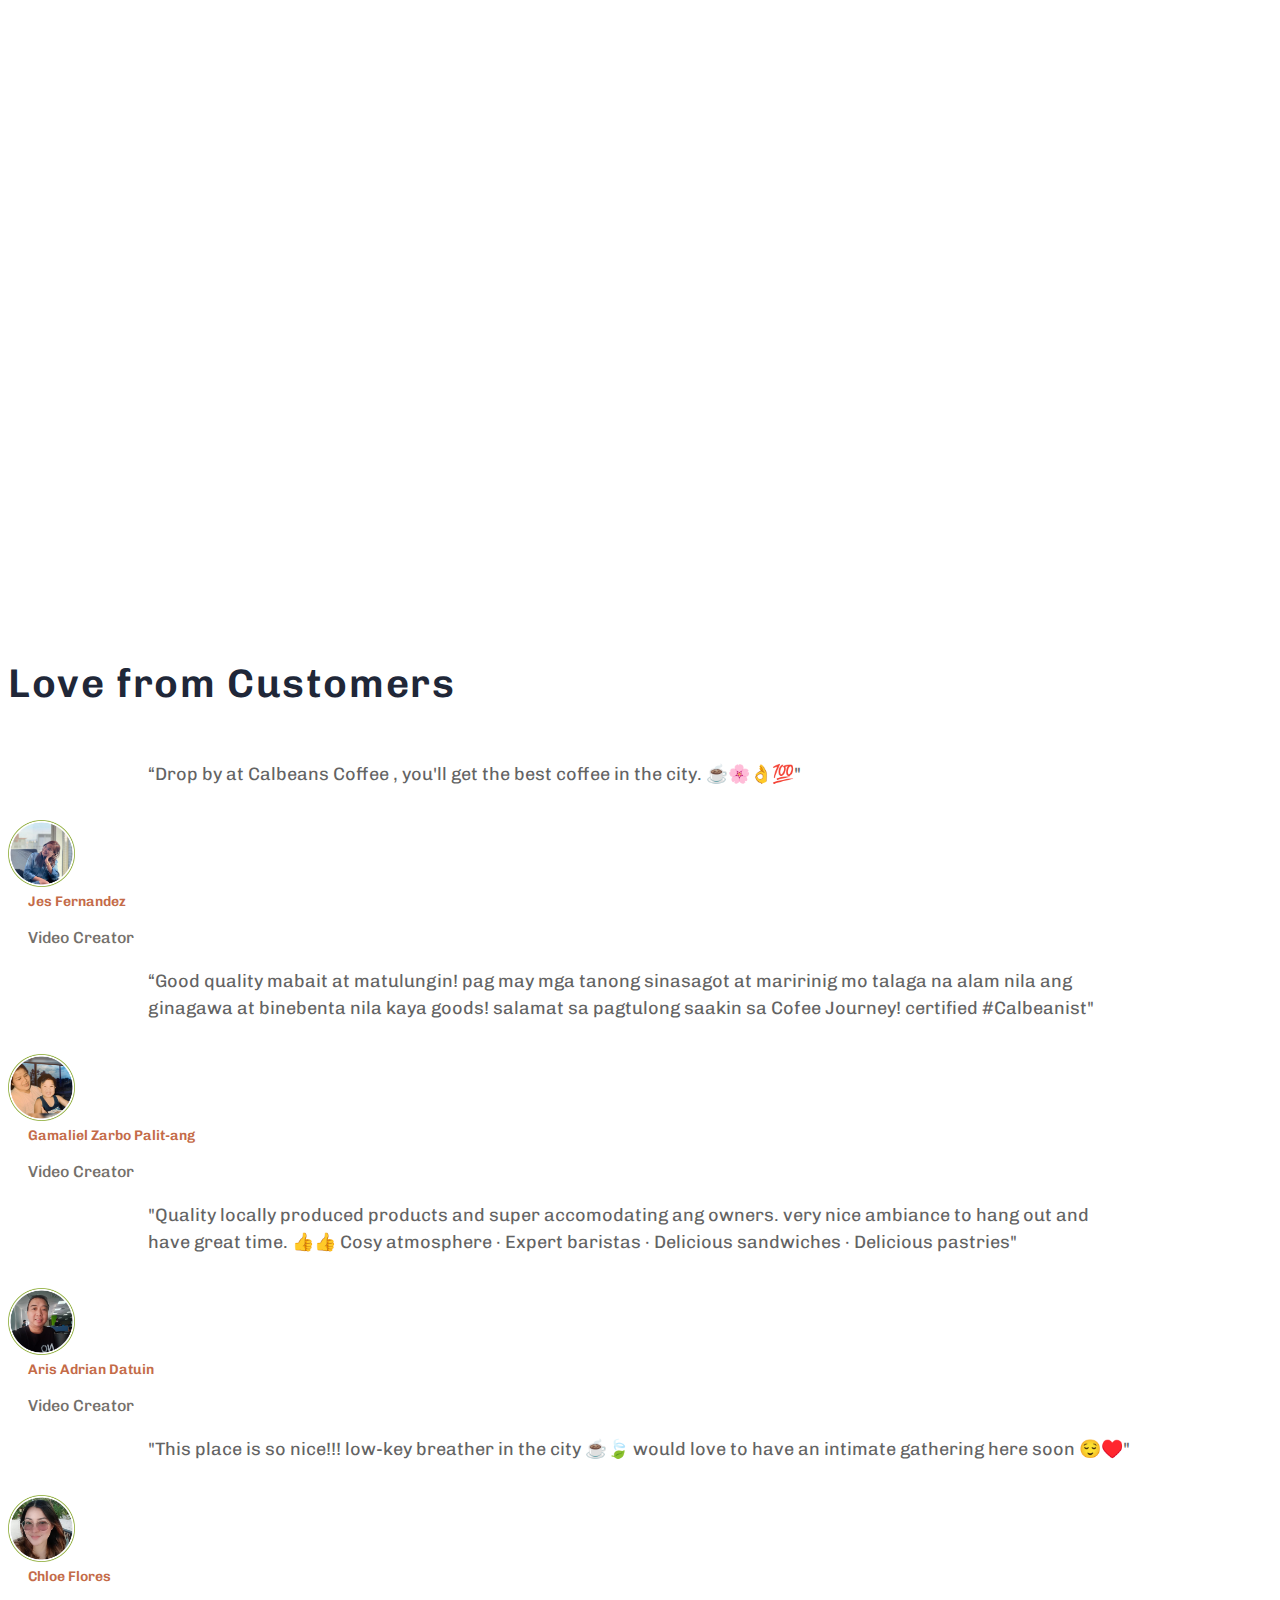
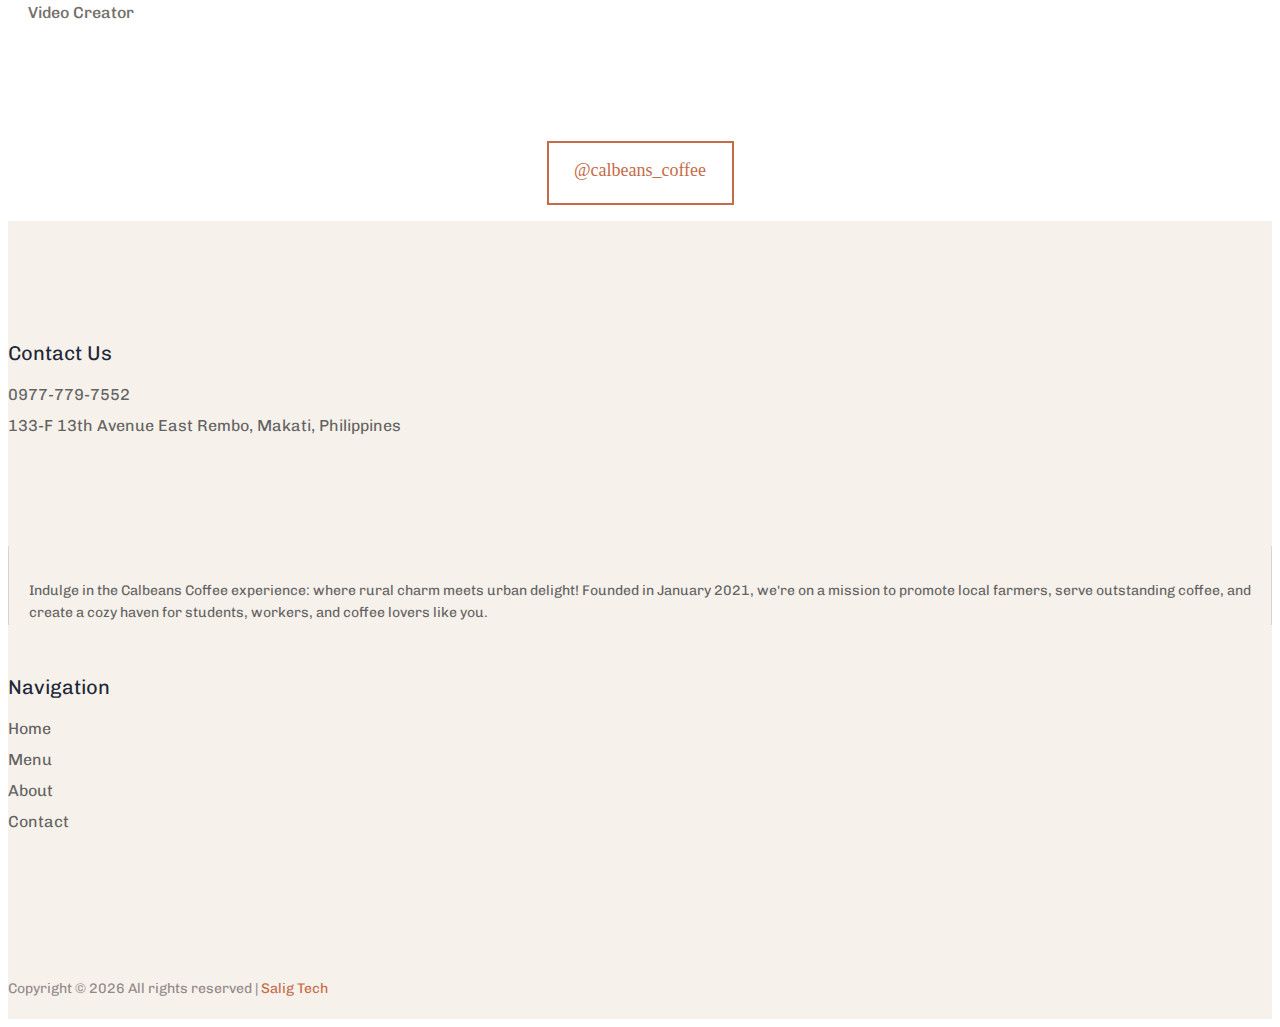
==== commit b2b9d510: "Update text in testimonials" ====
--- a/index.html
+++ b/index.html
@@ -420,7 +420,7 @@
                   <div class="testimonial-caption">
                     <div class="testimonial-top-cap">
                       <p>
-                        “good quality mabait at matulungin! pag may mga tanong sinasagot at maririnig mo 
+                        “Good quality mabait at matulungin! pag may mga tanong sinasagot at maririnig mo 
                         talaga na alam nila ang ginagawa at binebenta nila kaya goods! salamat sa pagtulong 
                         saakin sa Cofee Journey! certified #Calbeanist"
                       </p>
@@ -447,7 +447,7 @@
                   <div class="testimonial-caption">
                     <div class="testimonial-top-cap">
                       <p>
-                       "quality locally produced products and super accomodating ang owners. 
+                       "Quality locally produced products and super accomodating ang owners. 
                        very nice ambiance to hang out and have great time. 👍👍
                        Cosy atmosphere
                         ·
@@ -480,7 +480,7 @@
                   <div class="testimonial-caption">
                     <div class="testimonial-top-cap">
                       <p>
-                       "this place is so nice!!! low-key breather in the city 
+                       "This place is so nice!!! low-key breather in the city 
                        ☕🍃 would love to have an intimate gathering here soon 😌♥️"
                       </p>
                     </div>
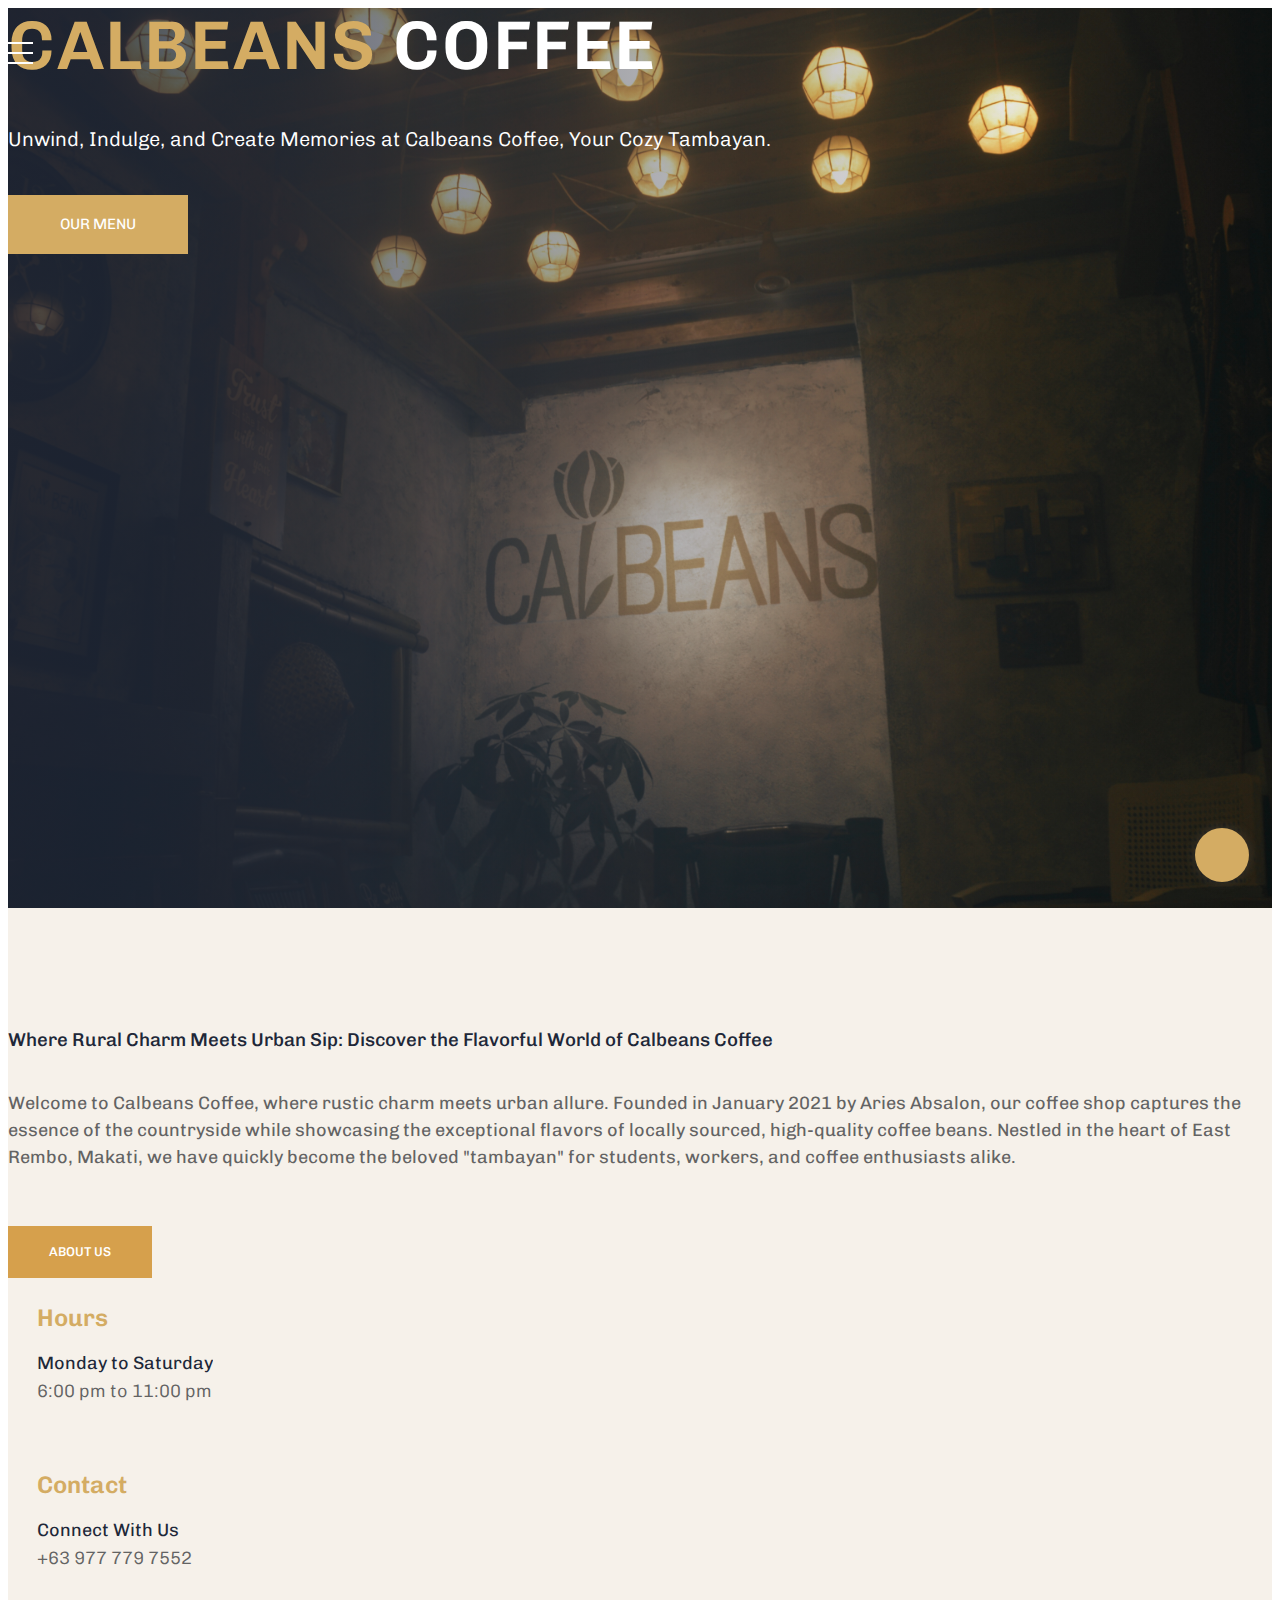
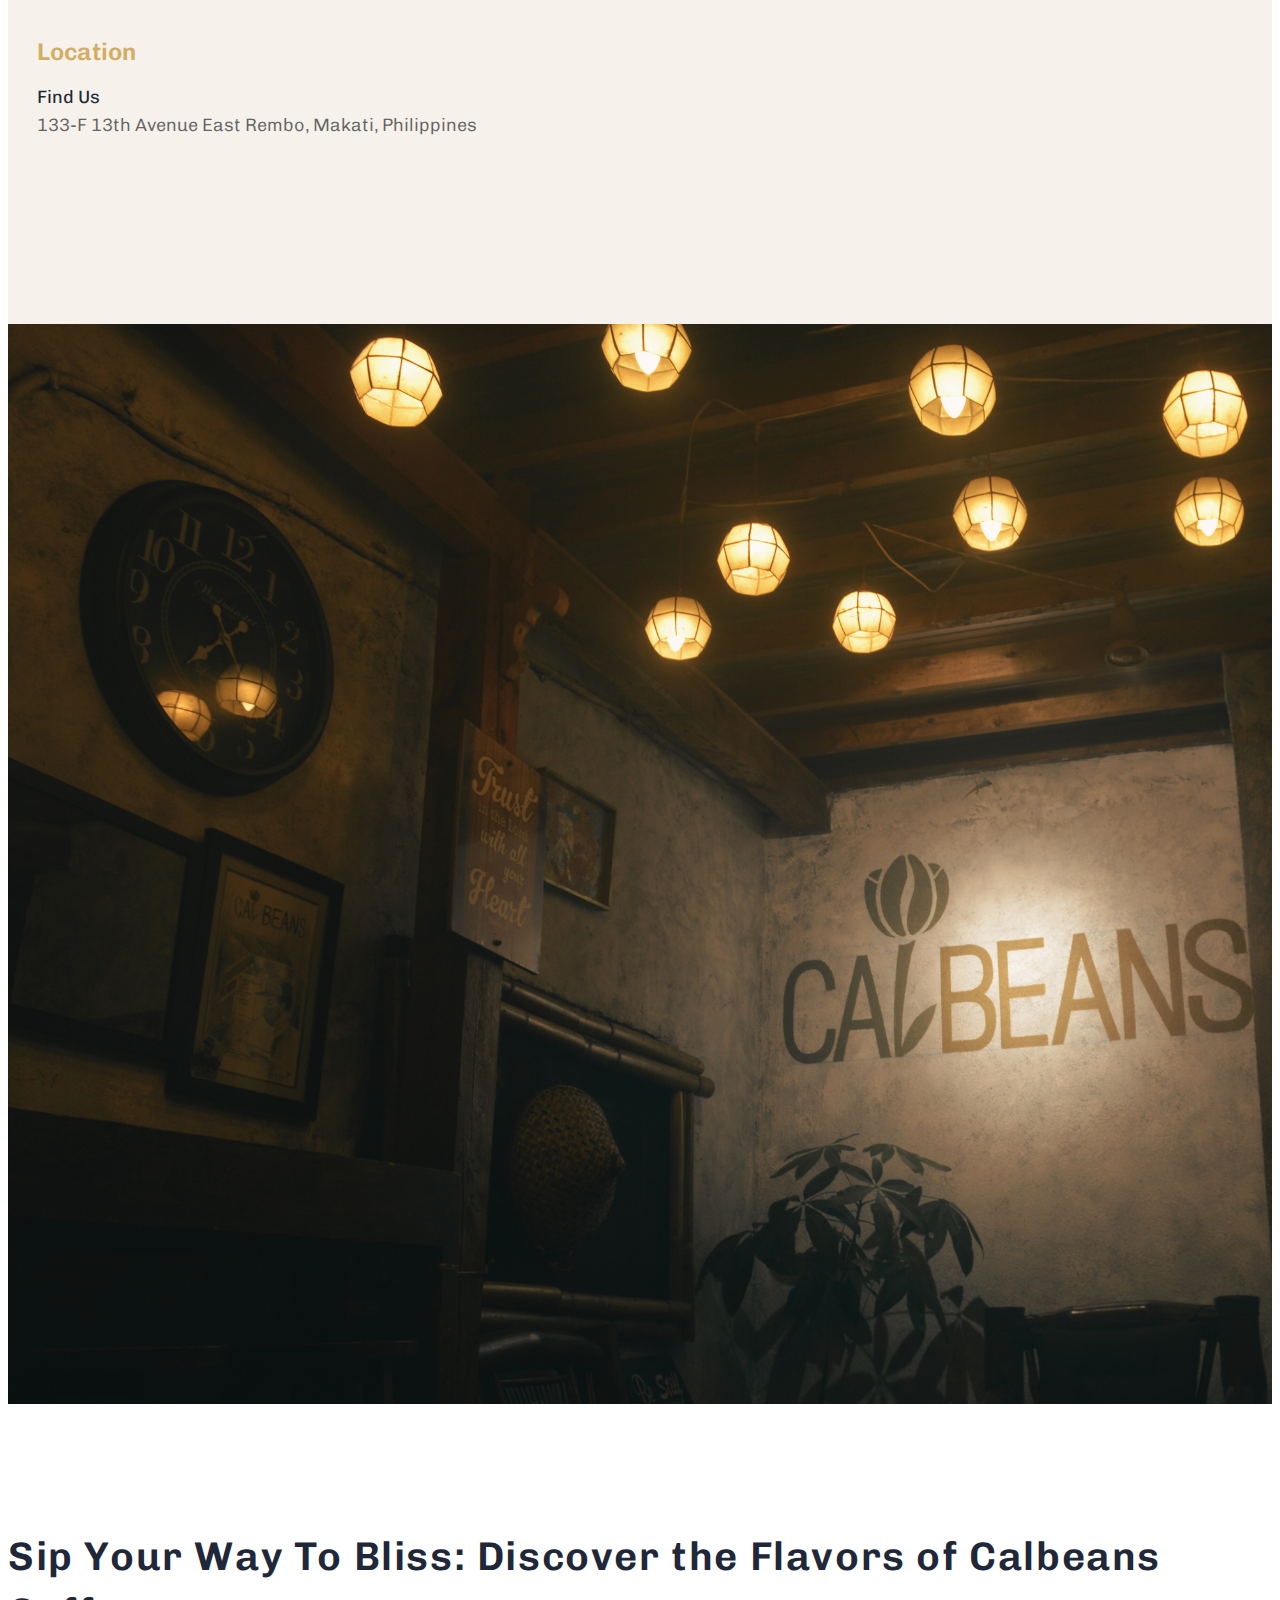
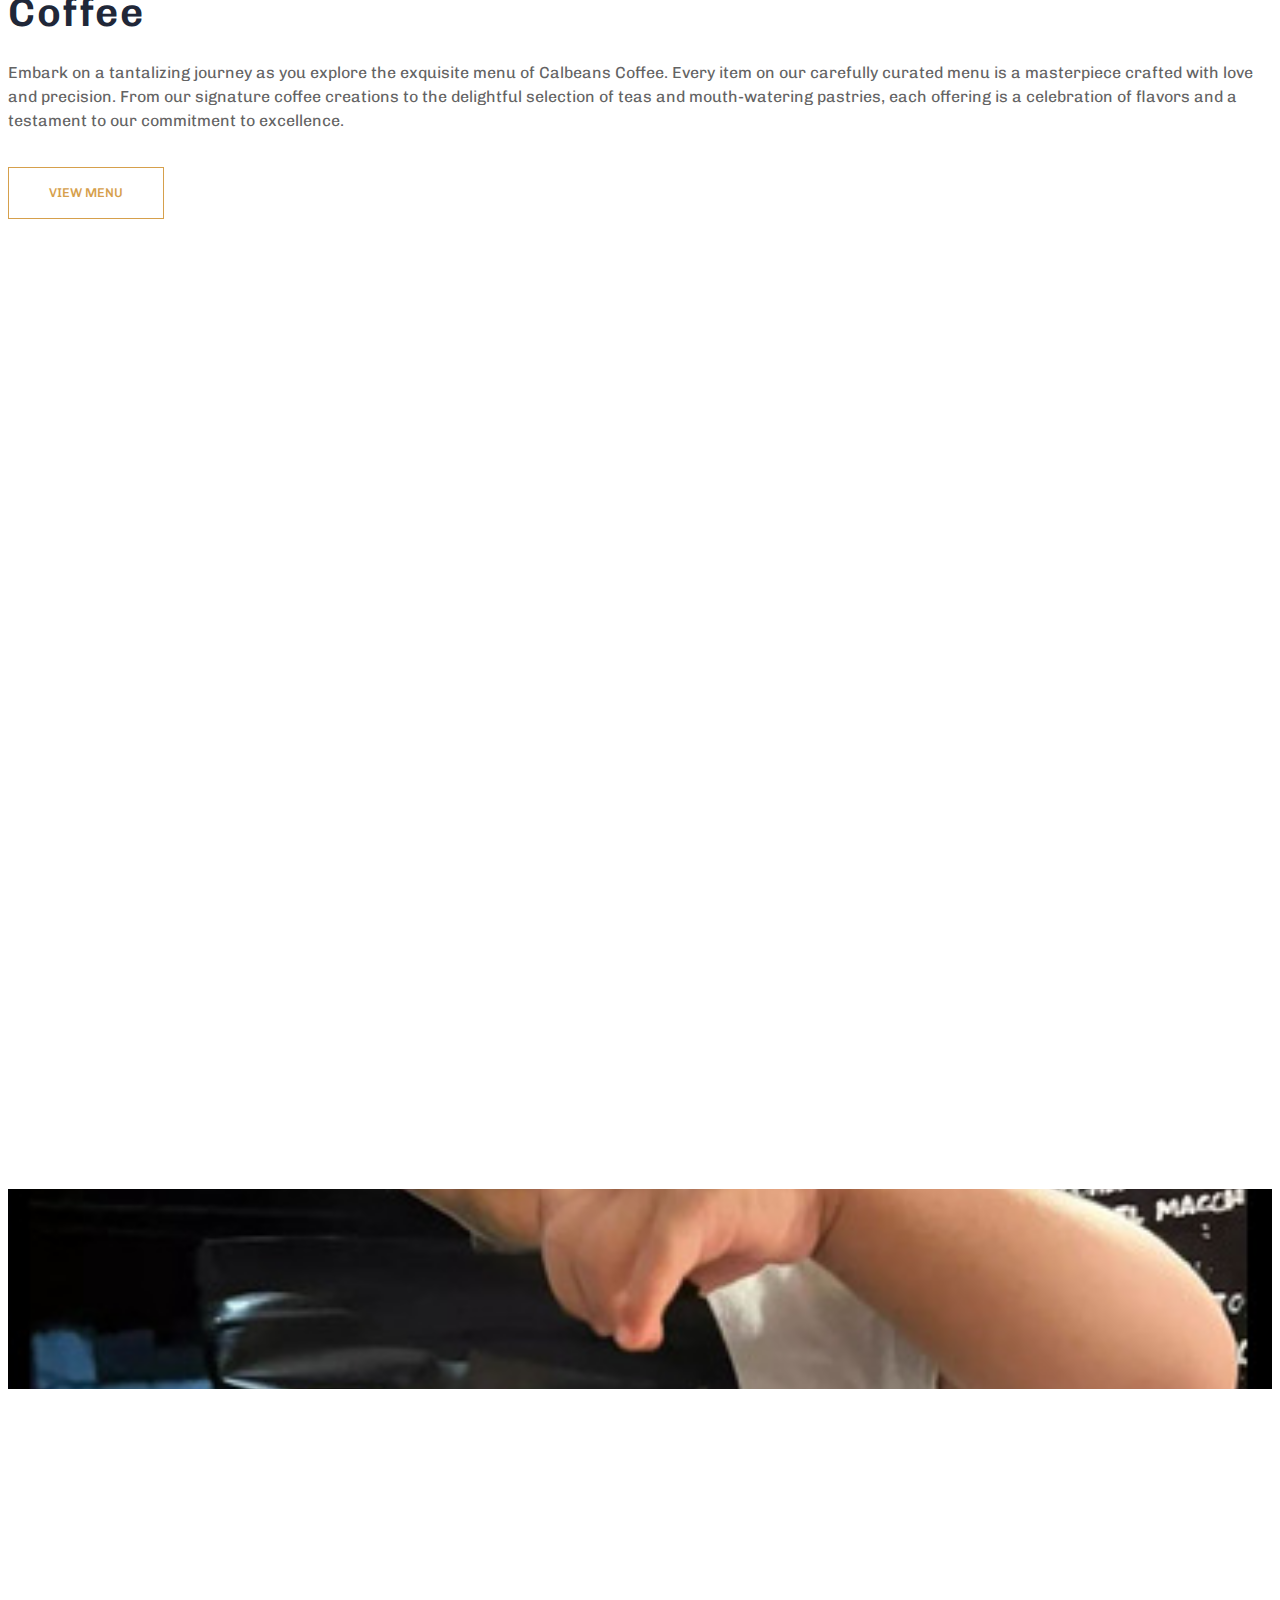
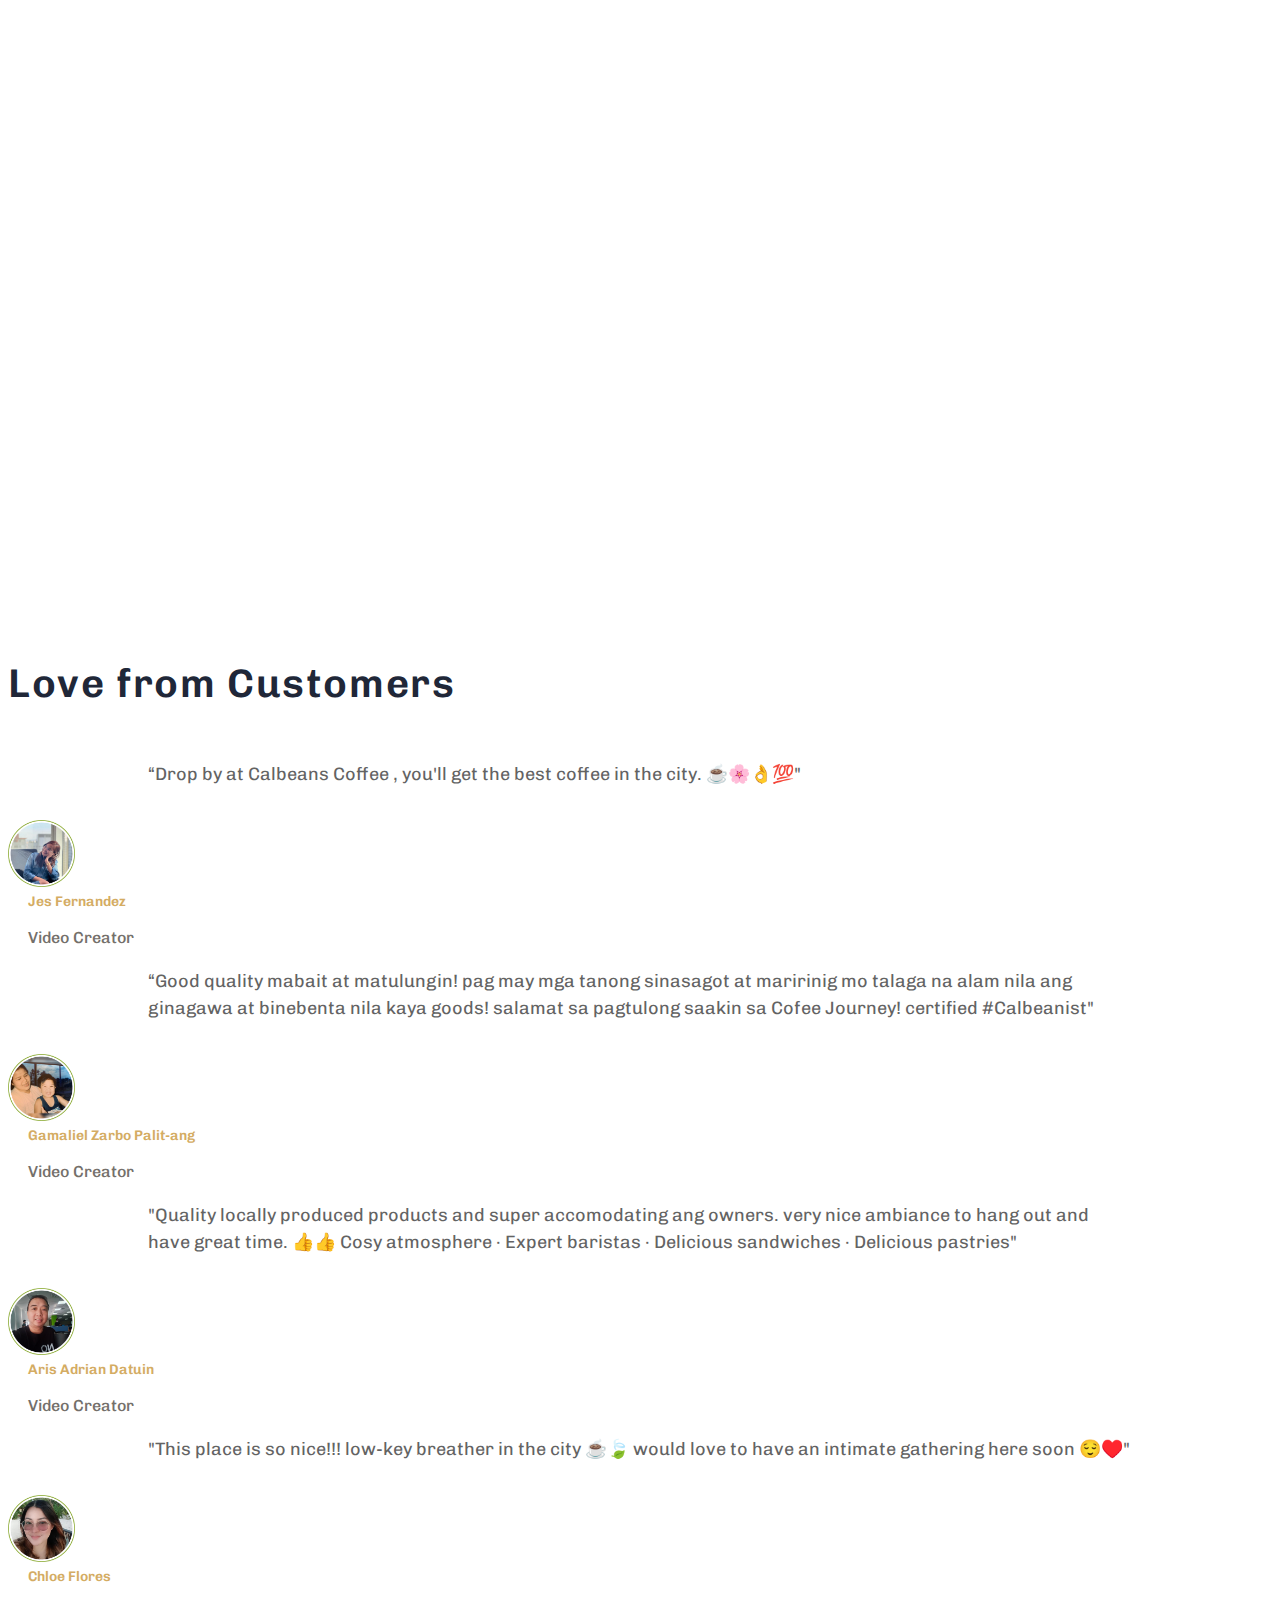
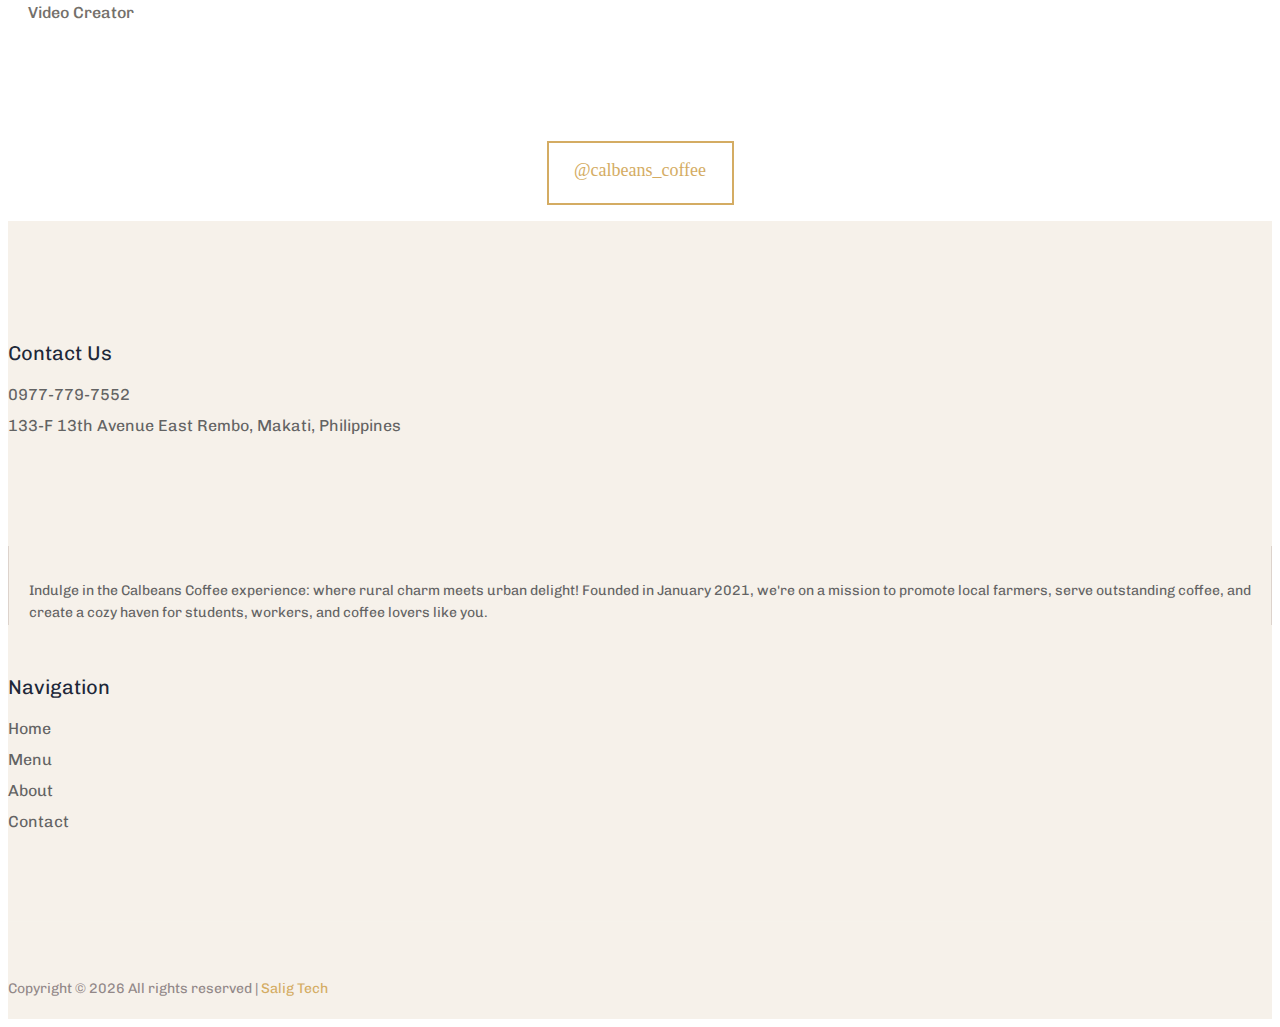
==== commit d44c7b28: "-removed linkedin icon" ====
--- a/index.html
+++ b/index.html
@@ -136,16 +136,15 @@
               </div>
 
               <div class="menu-footer">
-                <a href="" class="btn_01 mb-50">Order Online</a>
+                <a href="order.html" class="btn_01 mb-50">Order Online</a>
                 <p class="">+63 977 779 7552</p>
                 <p>133-F 13th Avenue East Rembo, Makati, Philippines</p>
 
                 <div class="sidebar-social">
-                  <a href="https://www.fb.com/sai4ull"
+                  <a href="https://www.facebook.com/calbeanscoffee"
                     ><i class="fab fa-facebook"></i
                   ></a>
                   <a href="#"><i class="fab fa-instagram"></i></a>
-                  <a href="#"><i class="fab fa-linkedin-in"></i></a>
                 </div>
               </div>
             </div>
@@ -393,8 +392,8 @@
                   <div class="testimonial-caption">
                     <div class="testimonial-top-cap">
                       <p>
-                        “Drop by at Calbeans Coffee , you'll get 
-                        the best coffee in the city. ☕🌸👌💯"
+                        “Drop by at Calbeans Coffee , you'll get the best coffee
+                        in the city. ☕🌸👌💯"
                       </p>
                     </div>
 
@@ -420,9 +419,11 @@
                   <div class="testimonial-caption">
                     <div class="testimonial-top-cap">
                       <p>
-                        “Good quality mabait at matulungin! pag may mga tanong sinasagot at maririnig mo 
-                        talaga na alam nila ang ginagawa at binebenta nila kaya goods! salamat sa pagtulong 
-                        saakin sa Cofee Journey! certified #Calbeanist"
+                        “Good quality mabait at matulungin! pag may mga tanong
+                        sinasagot at maririnig mo talaga na alam nila ang
+                        ginagawa at binebenta nila kaya goods! salamat sa
+                        pagtulong saakin sa Cofee Journey! certified
+                        #Calbeanist"
                       </p>
                     </div>
 
@@ -447,15 +448,10 @@
                   <div class="testimonial-caption">
                     <div class="testimonial-top-cap">
                       <p>
-                       "Quality locally produced products and super accomodating ang owners. 
-                       very nice ambiance to hang out and have great time. 👍👍
-                       Cosy atmosphere
-                        ·
-                       Expert baristas
-                       ·
-                       Delicious sandwiches
-                       ·
-                       Delicious pastries"
+                        "Quality locally produced products and super
+                        accomodating ang owners. very nice ambiance to hang out
+                        and have great time. 👍👍 Cosy atmosphere · Expert
+                        baristas · Delicious sandwiches · Delicious pastries"
                       </p>
                     </div>
 
@@ -480,8 +476,9 @@
                   <div class="testimonial-caption">
                     <div class="testimonial-top-cap">
                       <p>
-                       "This place is so nice!!! low-key breather in the city 
-                       ☕🍃 would love to have an intimate gathering here soon 😌♥️"
+                        "This place is so nice!!! low-key breather in the city
+                        ☕🍃 would love to have an intimate gathering here soon
+                        😌♥️"
                       </p>
                     </div>
 
--- a/assets/css/style.css
+++ b/assets/css/style.css
@@ -58,6 +58,10 @@
 }
 .clear {
   clear: both;
+}
+
+.d-unset{
+  display: unset !important;
 }
 
 .mx-auto {
@@ -328,7 +332,7 @@
 }
 .nice-select {
   line-height: 30px;
-  border: 1px solid #eaeaea;
+  border: 2px solid #d4d4d4;
   height: 50px;
   width: 100%;
   color: #071112;
@@ -338,8 +342,8 @@
   border-radius: 25px;
 }
 .nice-select::after {
-  border-bottom: 2px solid #a3a3a3;
-  border-right: 2px solid #a3a3a3;
+  border-bottom: 2.5px solid #a3a3a3;
+  border-right: 2.5px solid #a3a3a3;
   height: 7px;
   right: 41px;
   width: 7px;
@@ -3648,3 +3652,17 @@
 .switch-wrap {
   margin-bottom: 10px;
 }
+
+.__menu-main-ctn > div, .__menu-sub-ctn {
+  transition: opacity 0.4s ease-in-out;
+  animation: fadeIn 0.4s ease-in-out;
+}
+
+@keyframes fadeIn {
+  from {
+    opacity: 0;
+  }
+  to {
+    opacity: 1;
+  }
+}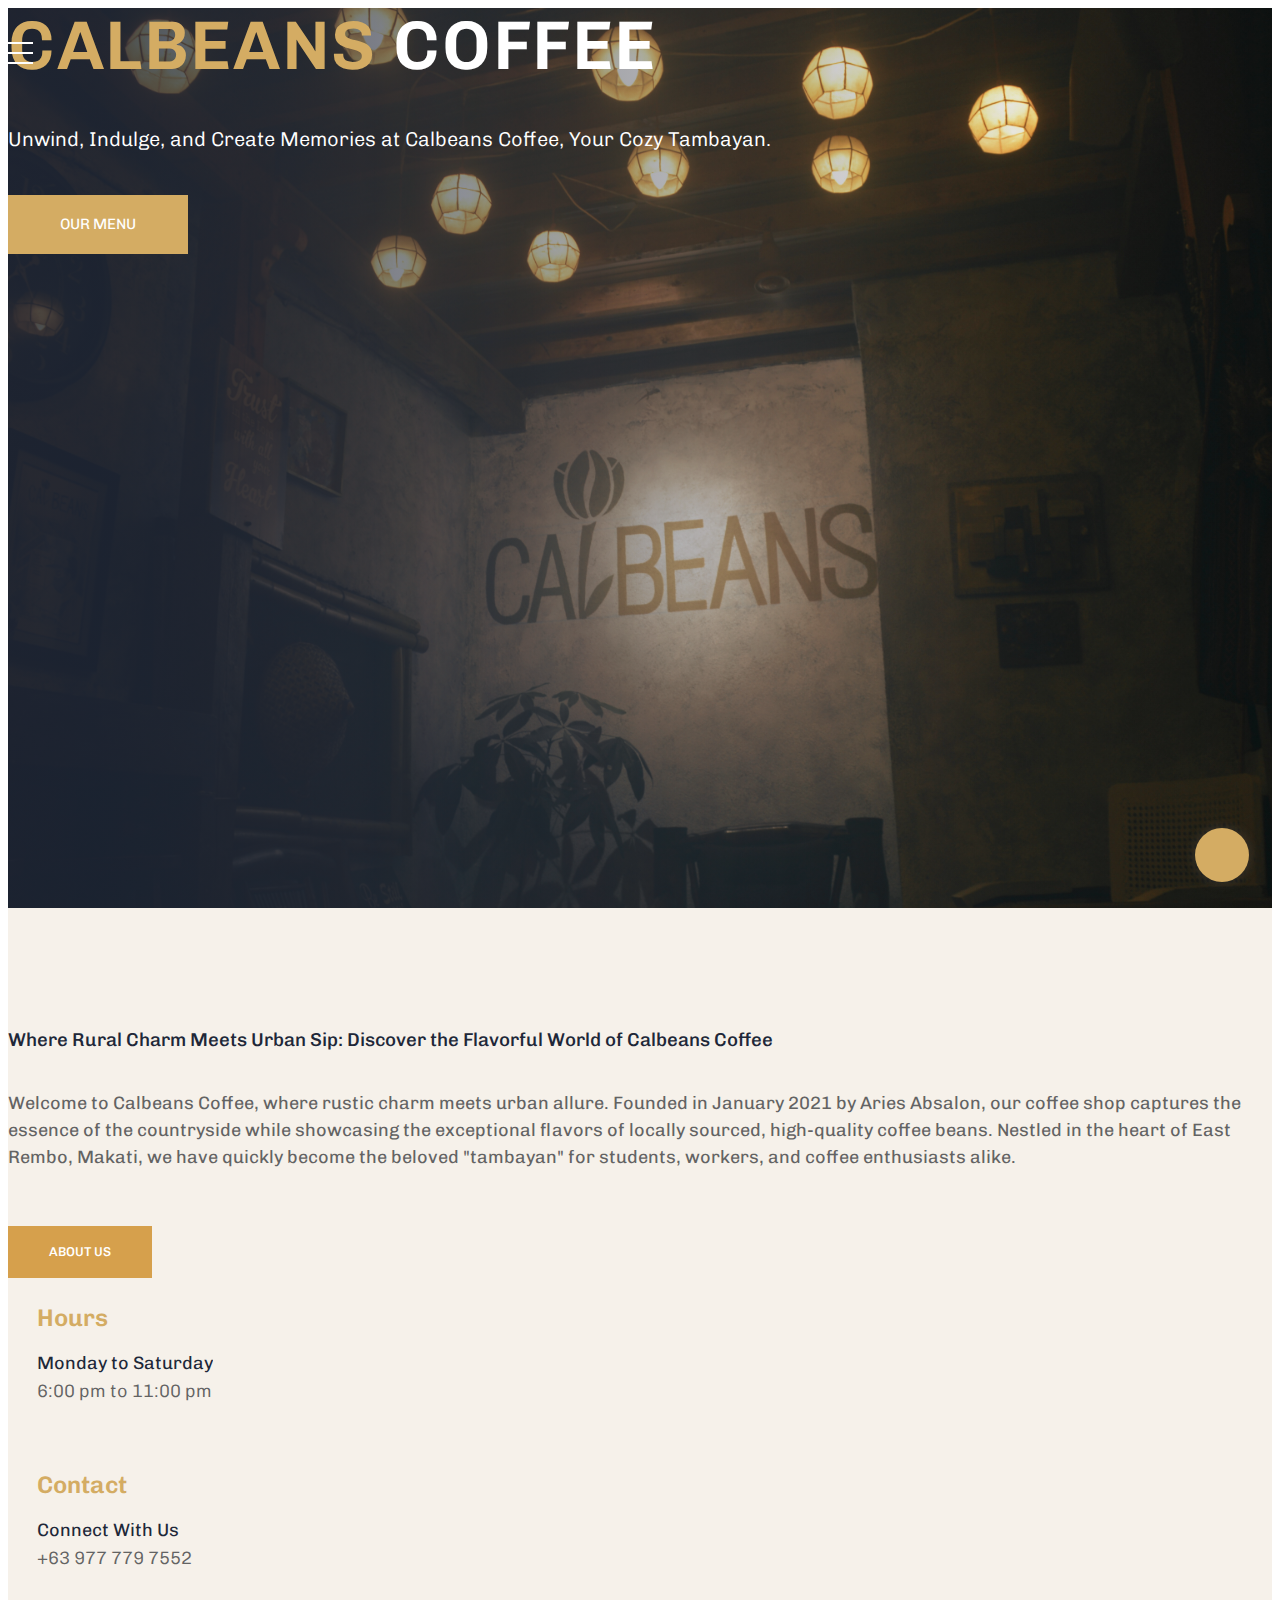
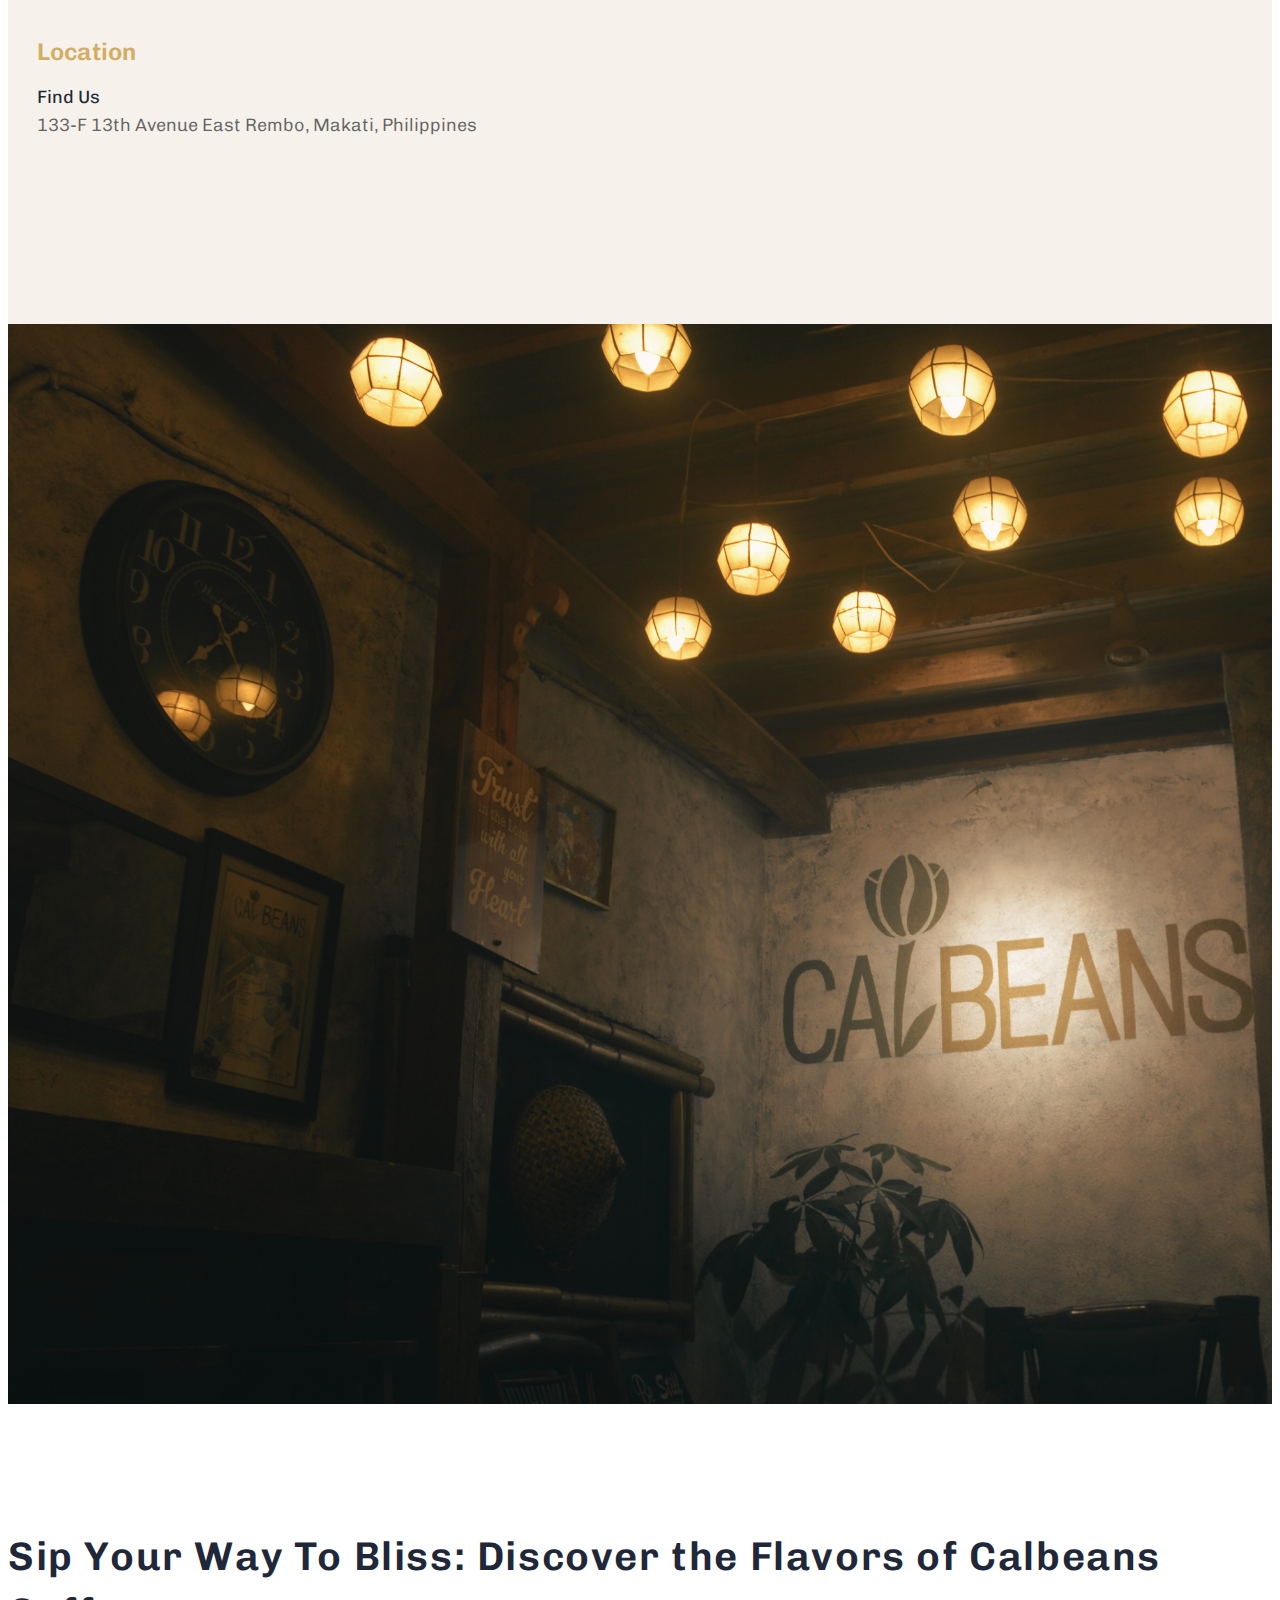
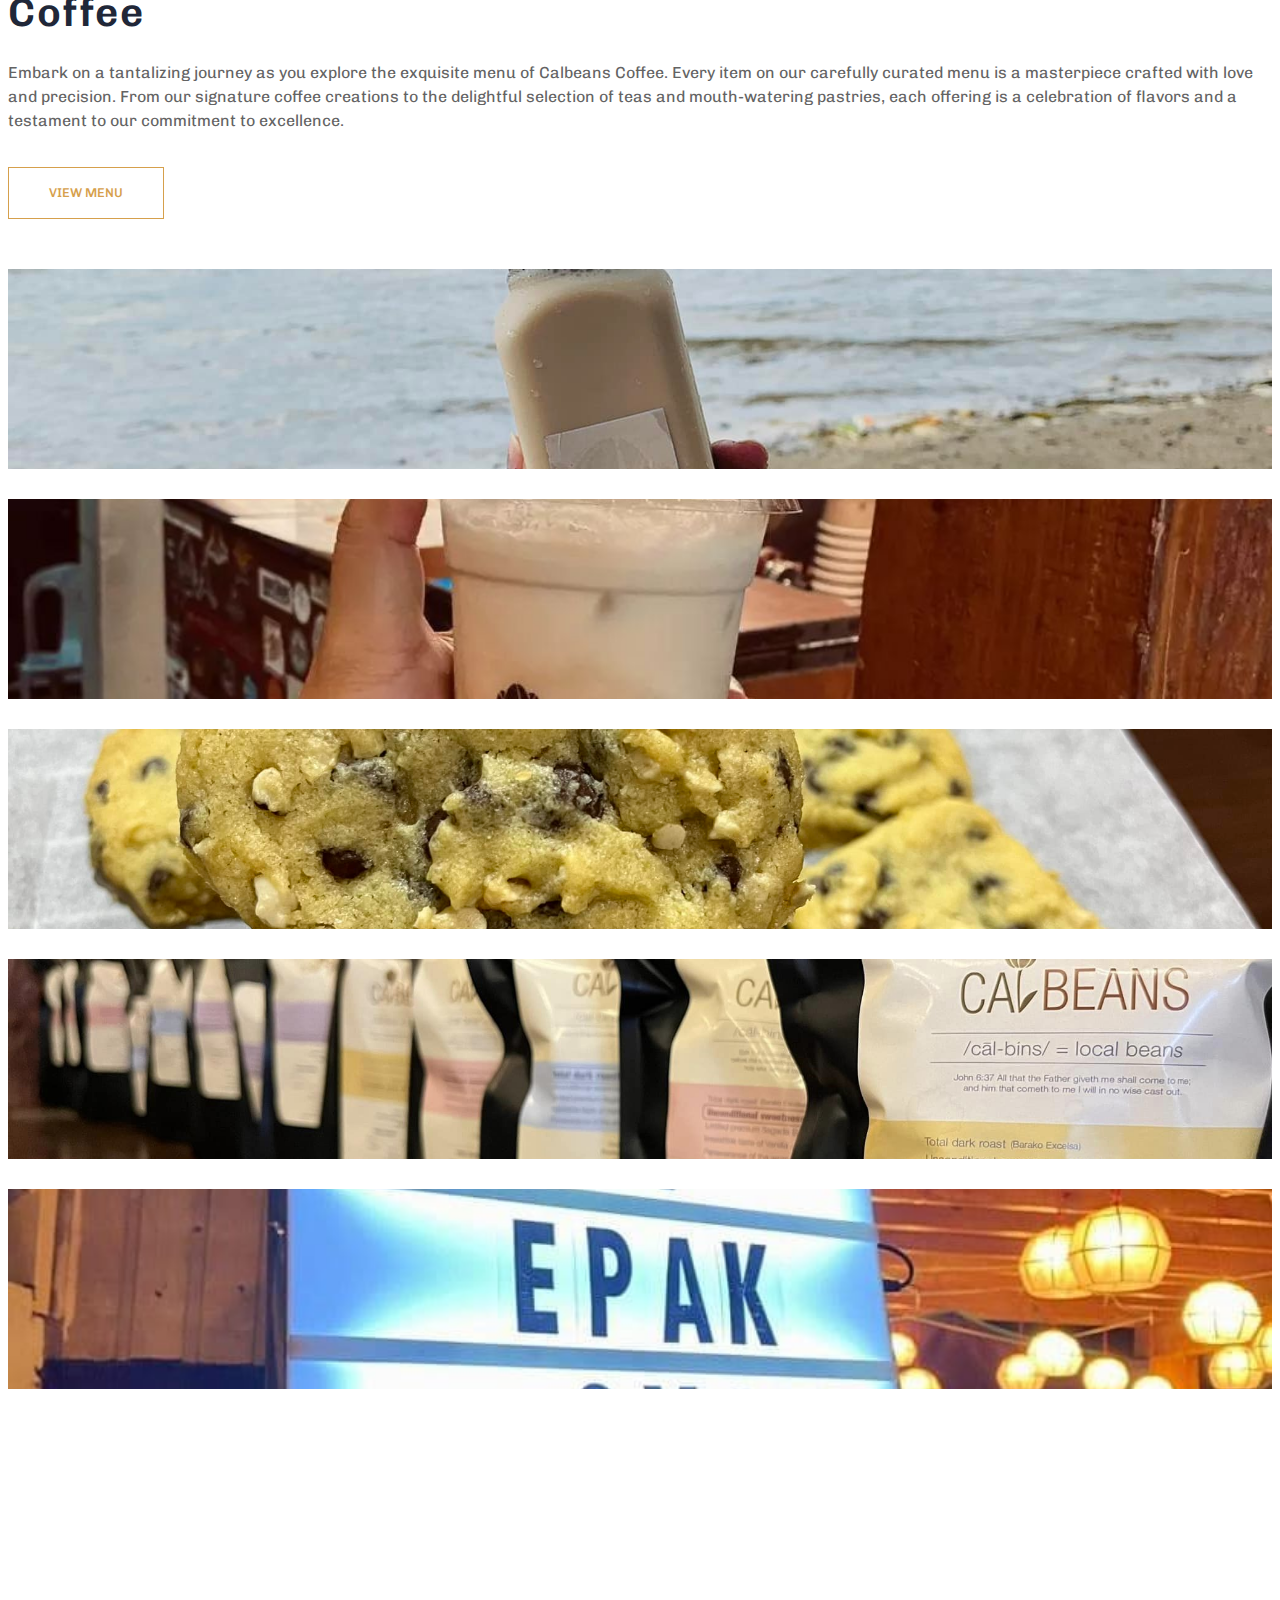
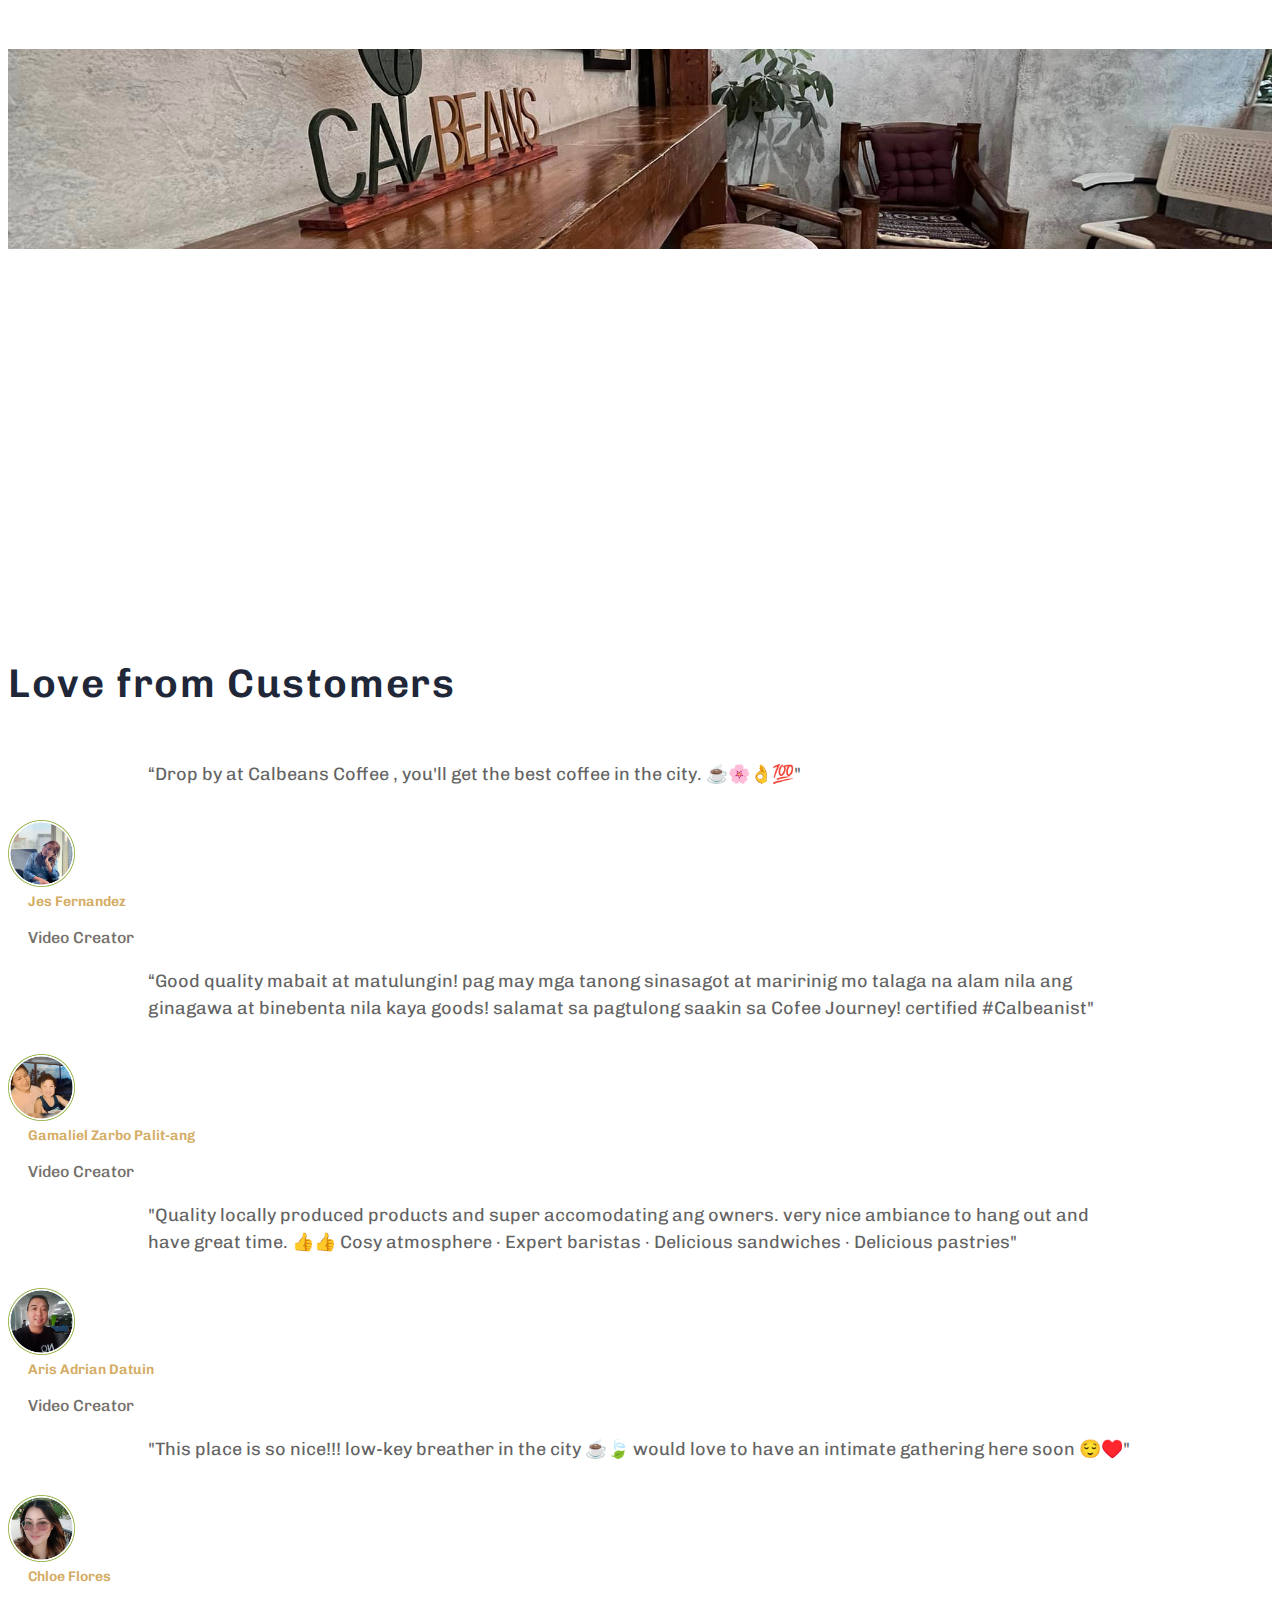
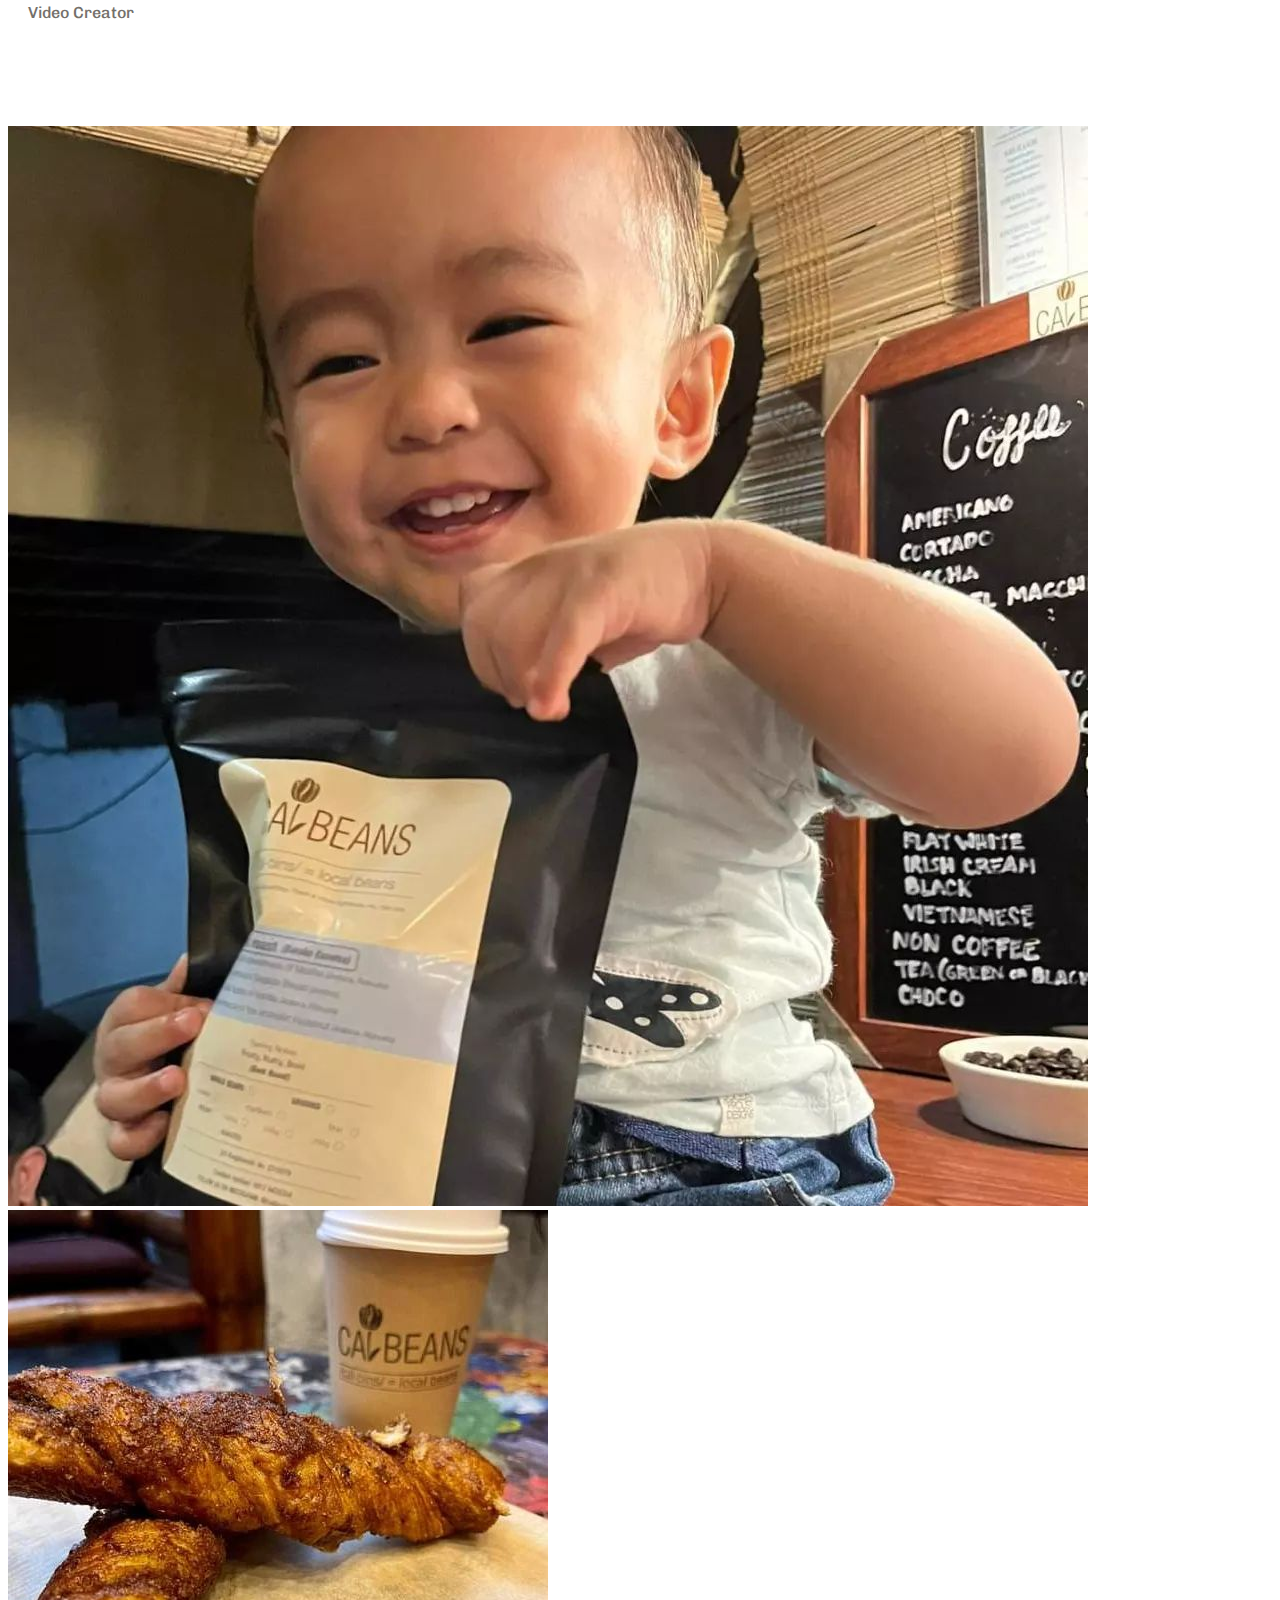
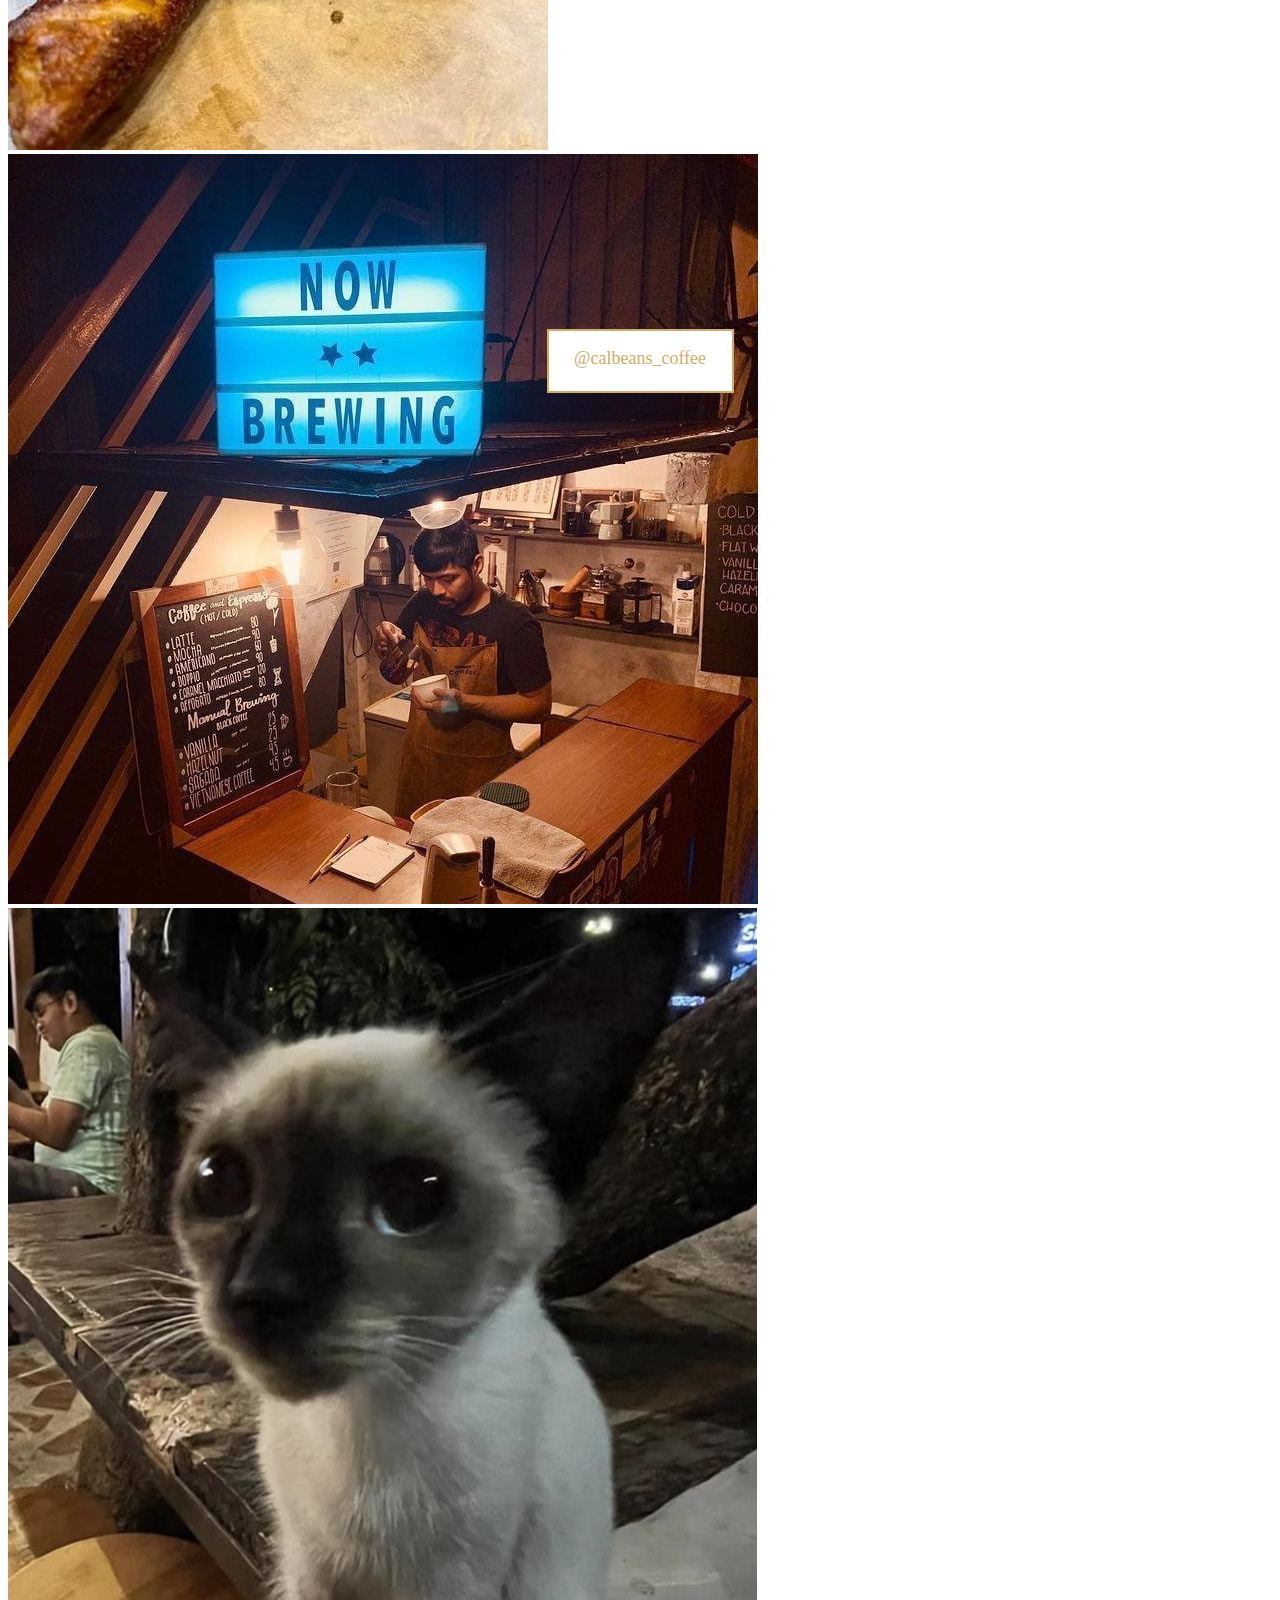
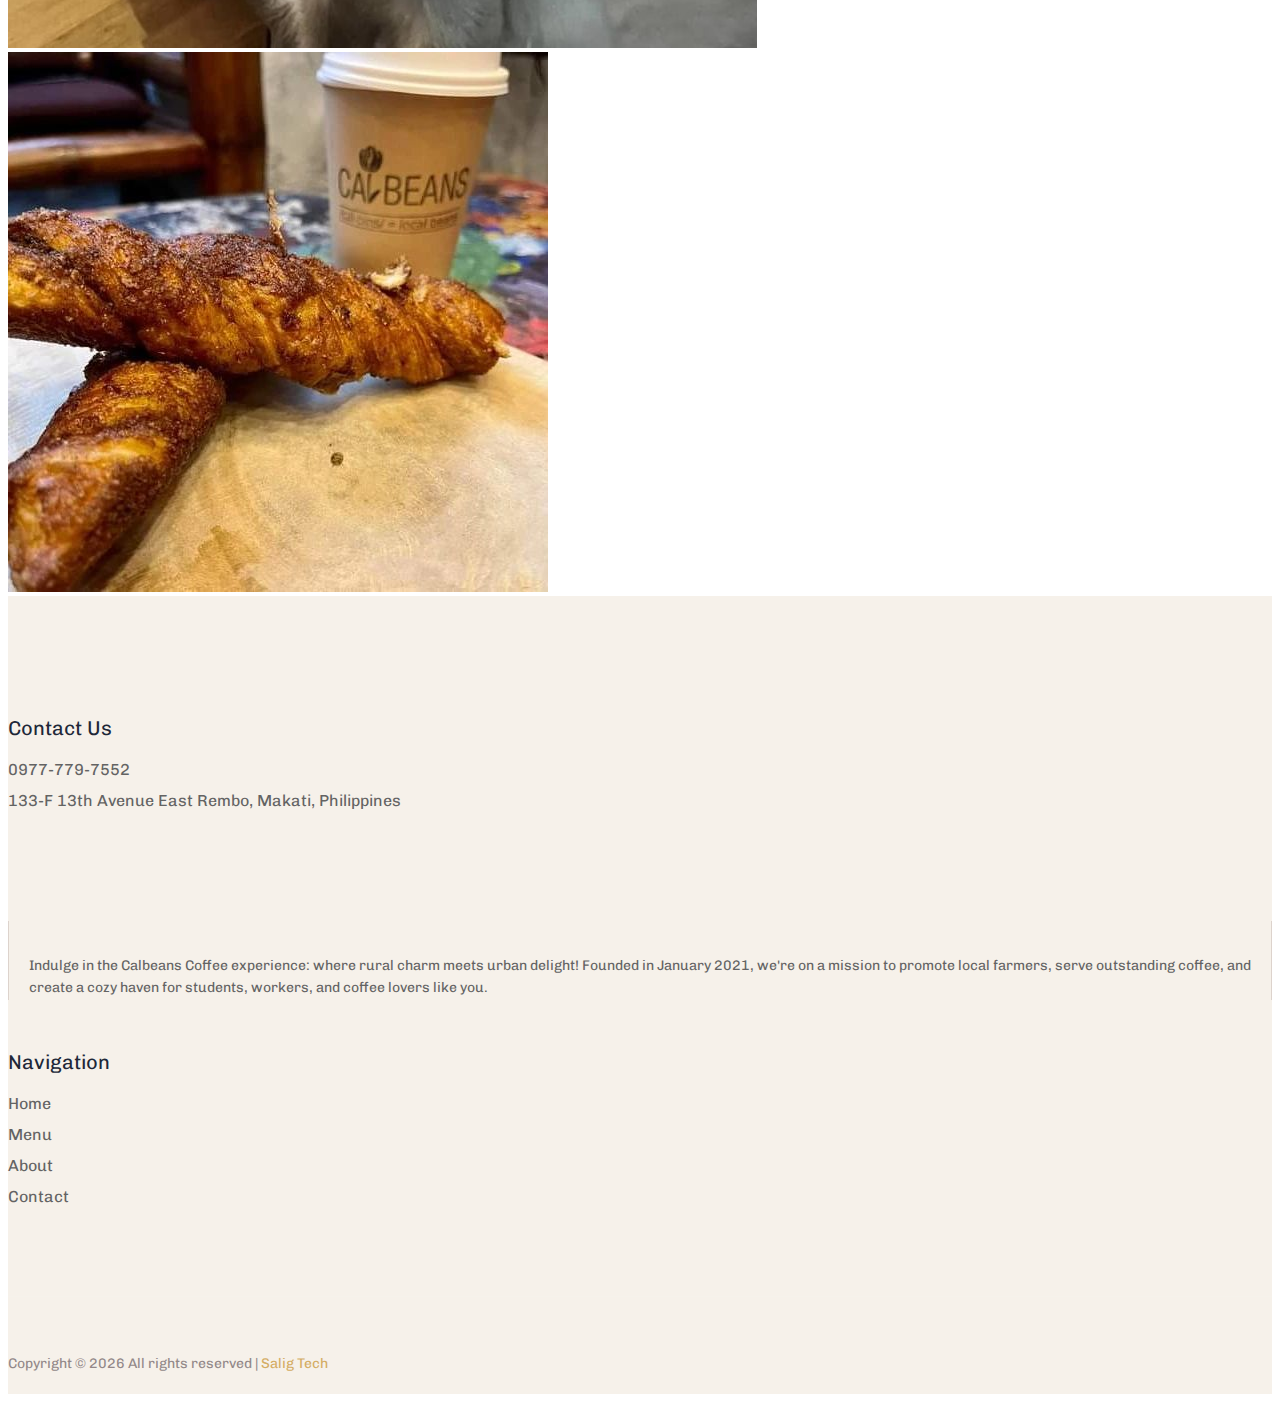
==== commit cb1542c4: "Merge pull request #9 from salig-dev/master" ====
--- a/index.html
+++ b/index.html
@@ -144,7 +144,9 @@
                   <a href="https://www.facebook.com/calbeanscoffee"
                     ><i class="fab fa-facebook"></i
                   ></a>
-                  <a href="#"><i class="fab fa-instagram"></i></a>
+                  <a href="https://www.instagram.com/calbeans_coffee/"
+                    ><i class="fab fa-instagram"></i
+                  ></a>
                 </div>
               </div>
             </div>
